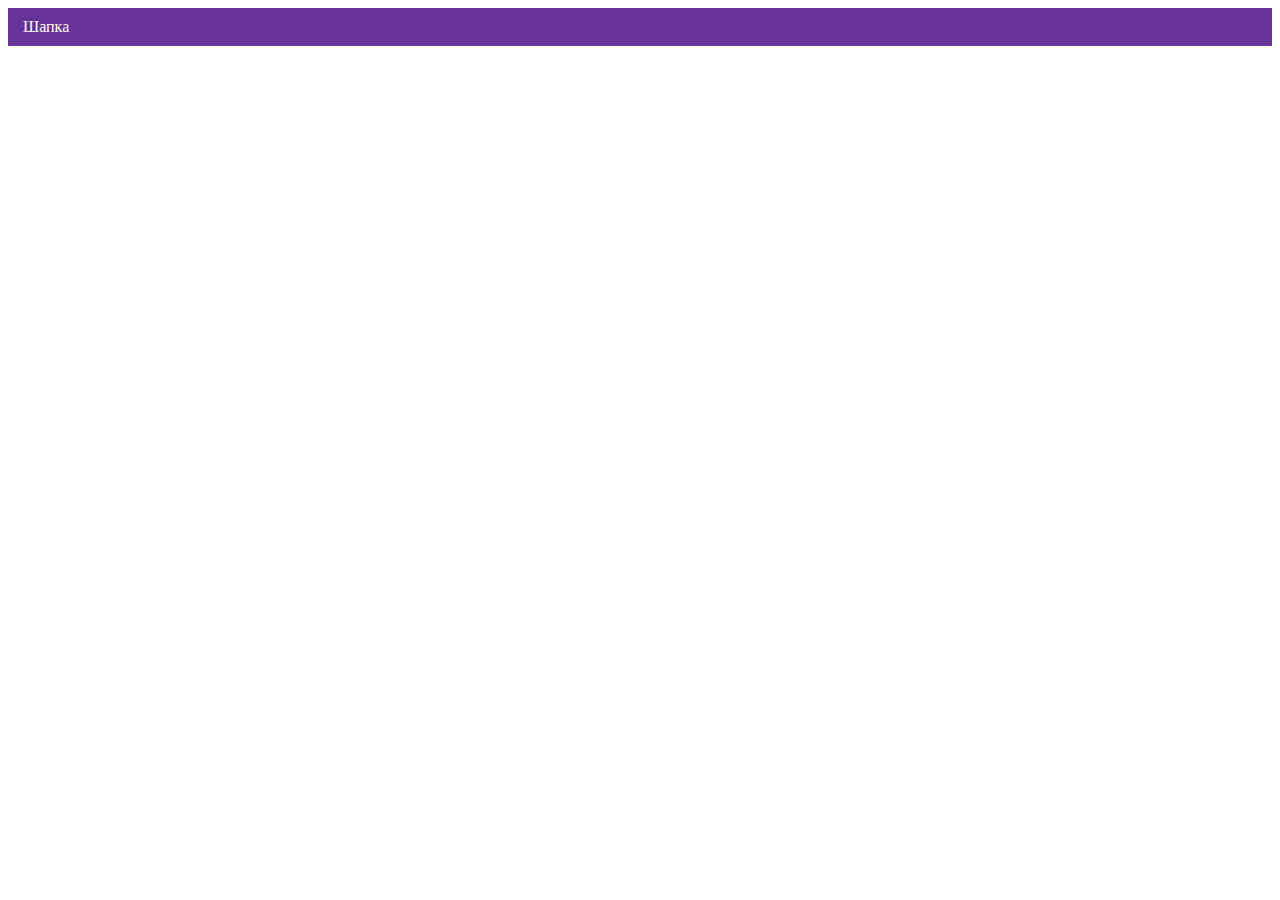
==== index.html @ ede95888 "Deploying to gh-pages from @ MakcimkoDG/2470113-cat-energy-31@5ef4350787adacbaf5a8e9fbbf583e04c71f26" ====
<!DOCTYPE html><html class="page" lang="ru"><head><meta charset="UTF-8"><title>Название проекта</title><meta name="viewport" content="width=device-width,initial-scale=1"><link rel="stylesheet" href="styles/styles.css"><script src="scripts/index.js" defer="defer"></script></head><body class="page__body"><header class="header">Шапка</header></body></html>
---- styles/styles.css ----
.header{color:#fff;background-color:#639;padding:10px 15px}
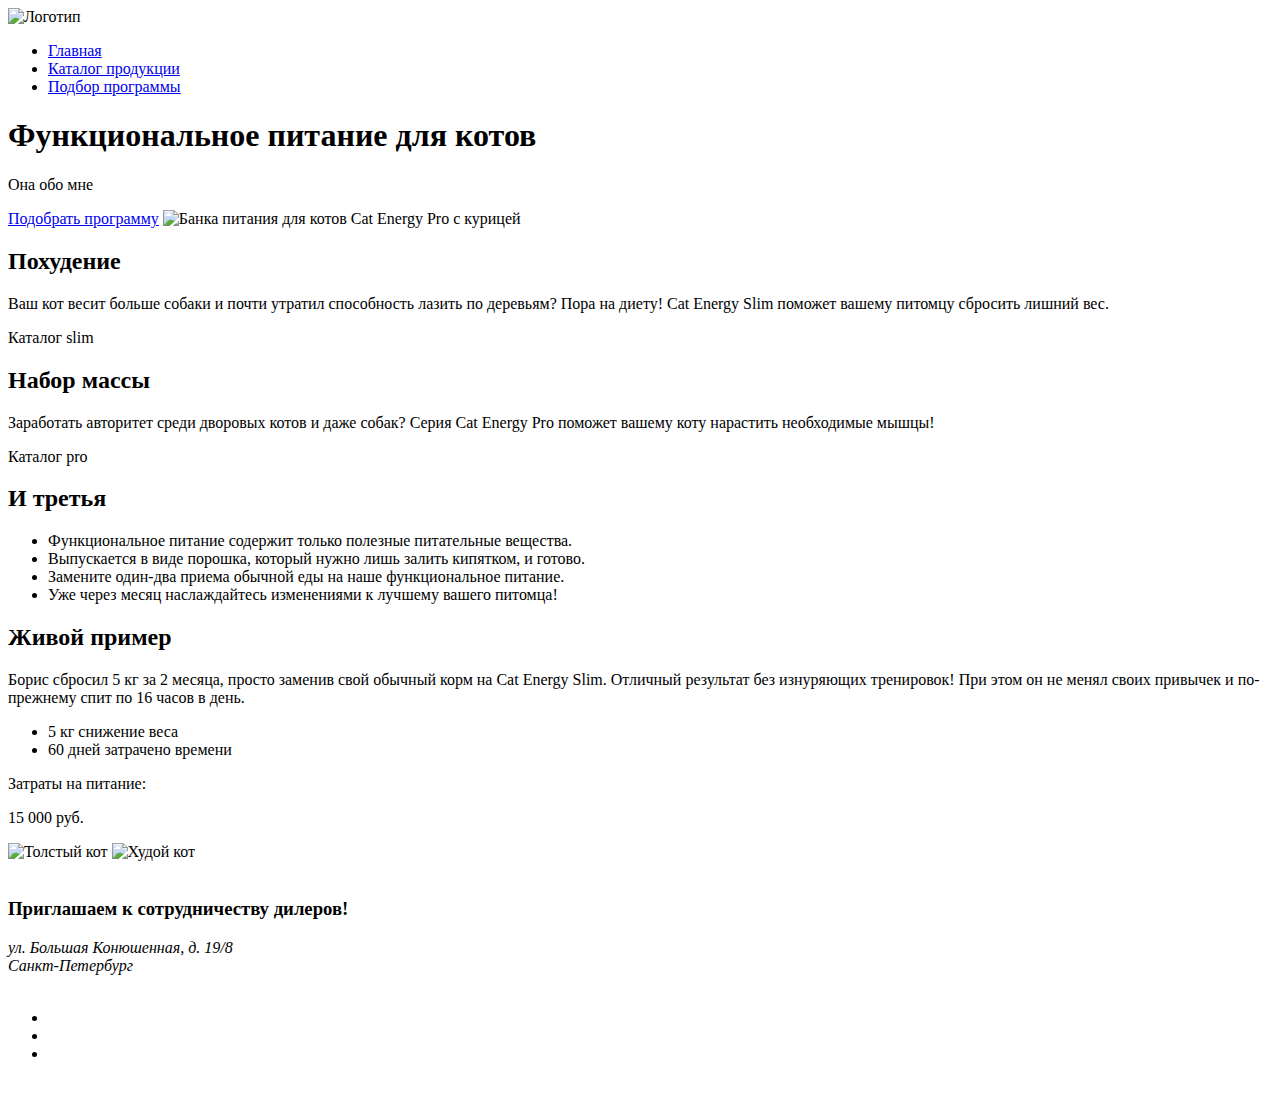
==== commit f32ec41f: "commit v2" ====
--- a/index.html
+++ b/index.html
@@ -1 +1,88 @@
-<!DOCTYPE html><html class="page" lang="ru"><head><meta charset="UTF-8"><title>Название проекта</title><meta name="viewport" content="width=device-width,initial-scale=1"><link rel="stylesheet" href="styles/styles.css"><script src="scripts/index.js" defer="defer"></script></head><body class="page__body"><header class="header">Шапка</header></body></html>+<!DOCTYPE html>
+<html lang="ru">
+
+<head>
+  <meta charset="utf-8">
+  <title>Cat Energy: функциональное питание для котов</title>
+  <link rel="stylesheet" href="styles/style.css">
+</head>
+
+<body class="page page-index">
+  <header class="page__header header">
+    <img class="header-logo" src="" alt="Логотип">
+    <nav class="header__nav navigation">
+      <ul class="navigation__list">
+        <li class="navigation__item navigation__item--active"><a href="index.html">Главная</a></li>
+        <li class="navigation__item"><a href="catalog.html">Каталог продукции</a></li>
+        <li class="navigation__item"><a href="catalog.html">Подбор программы</a></li>
+      </ul>
+    </nav>
+  </header>
+  <main class="page__content">
+    <section class="promo">
+      <h1 class="promo__title">Функциональное питание для котов</h1>
+      <p class="promo__description">Она обо мне</p>
+      <a class="promo__button-link" href="#">Подобрать программу</a>
+      <img class="promo__image" src="images/image.png" alt="Банка питания для котов Cat Energy Pro с курицей">
+    </section>
+    <section class="preferences">
+      <article class="preferences__card preferences__card--slim card-index">
+        <h2 class="card-index__title">Похудение</h2>
+        <p class="card-index__description">Ваш кот весит больше собаки и почти утратил способность лазить по деревьям? Пора на диету! Cat Energy Slim поможет вашему питомцу сбросить лишний вес.</p>
+        <a class="card-index__link">Каталог slim</a>
+      </article>
+      <article class="preferences__card card-index preferences__card--pro">
+        <h2 class="card-index__title">Набор массы</h2>
+        <p class="card-index__description">Заработать авторитет среди дворовых котов и даже собак? Серия Cat Energy Pro поможет вашему коту нарастить необходимые мышцы!</p>
+        <a class="card-index__link">Каталог pro</a>
+      </article>
+    </section>
+    <section class="features">
+      <h2 class="features__title">И третья</h2>
+      <ul class="features__list">
+        <li class="features__item">Функциональное питание содержит только полезные питательные вещества.</li>
+        <li class="features__item">Выпускается в виде порошка, который нужно лишь залить кипятком, и готово.</li>
+        <li class="features__item">Замените один-два приема обычной еды на наше функциональное питание.</li>
+        <li class="features__item">Уже через месяц наслаждайтесь изменениями к лучшему вашего питомца!</li>
+      </ul>
+    </section>
+    <section class="example">
+      <h2 class="example__title">Живой пример</h2>
+      <p class="example__description">Борис сбросил 5 кг за 2 месяца, просто заменив свой обычный корм на Cat Energy Slim. Отличный результат без изнуряющих тренировок! При этом он не менял своих привычек и по-прежнему спит по 16 часов в день.</p>
+      <ul class="example__list">
+        <li class="example__item example-item">
+          <span class="example-item__key">5 кг</span>
+          <span class="example-item__notice">снижение веса</span>
+        </li>
+        <li class="example__item example-item">
+          <span class="example-item__key">60 дней</span>
+          <span class="example-item__notice">затрачено времени</span>
+        </li>
+      </ul>
+      <p class="example__text">Затраты на питание:</p>
+      <p class="example__price">15 000 руб.</p>
+      <div class="example__slider">
+        <img src="" alt="Толстый кот">
+        <img src="" alt="Худой кот">
+      </div>
+    </section>
+    <section class="contacts">
+      <img class="contacts__map">
+      <div class="contacts__container">
+        <h3 class="contacts__title">Приглашаем к сотрудничеству дилеров!</h3>
+        <address class="contacts__address">ул. Большая Конюшенная, д. 19/8<br>Санкт-Петербург</address>
+      </div>
+    </section>
+  </main>
+  <footer class="page__footer">
+    <img class="footer-logo">
+    <ul class="footer__social-list social-list">
+      <li class="social-list__item"></li>
+      <li class="social-list__item"></li>
+      <li class="social-list__item"></li>
+    </ul>
+    <img class="contacts__copyright">
+  </footer>
+</body>
+
+</html>
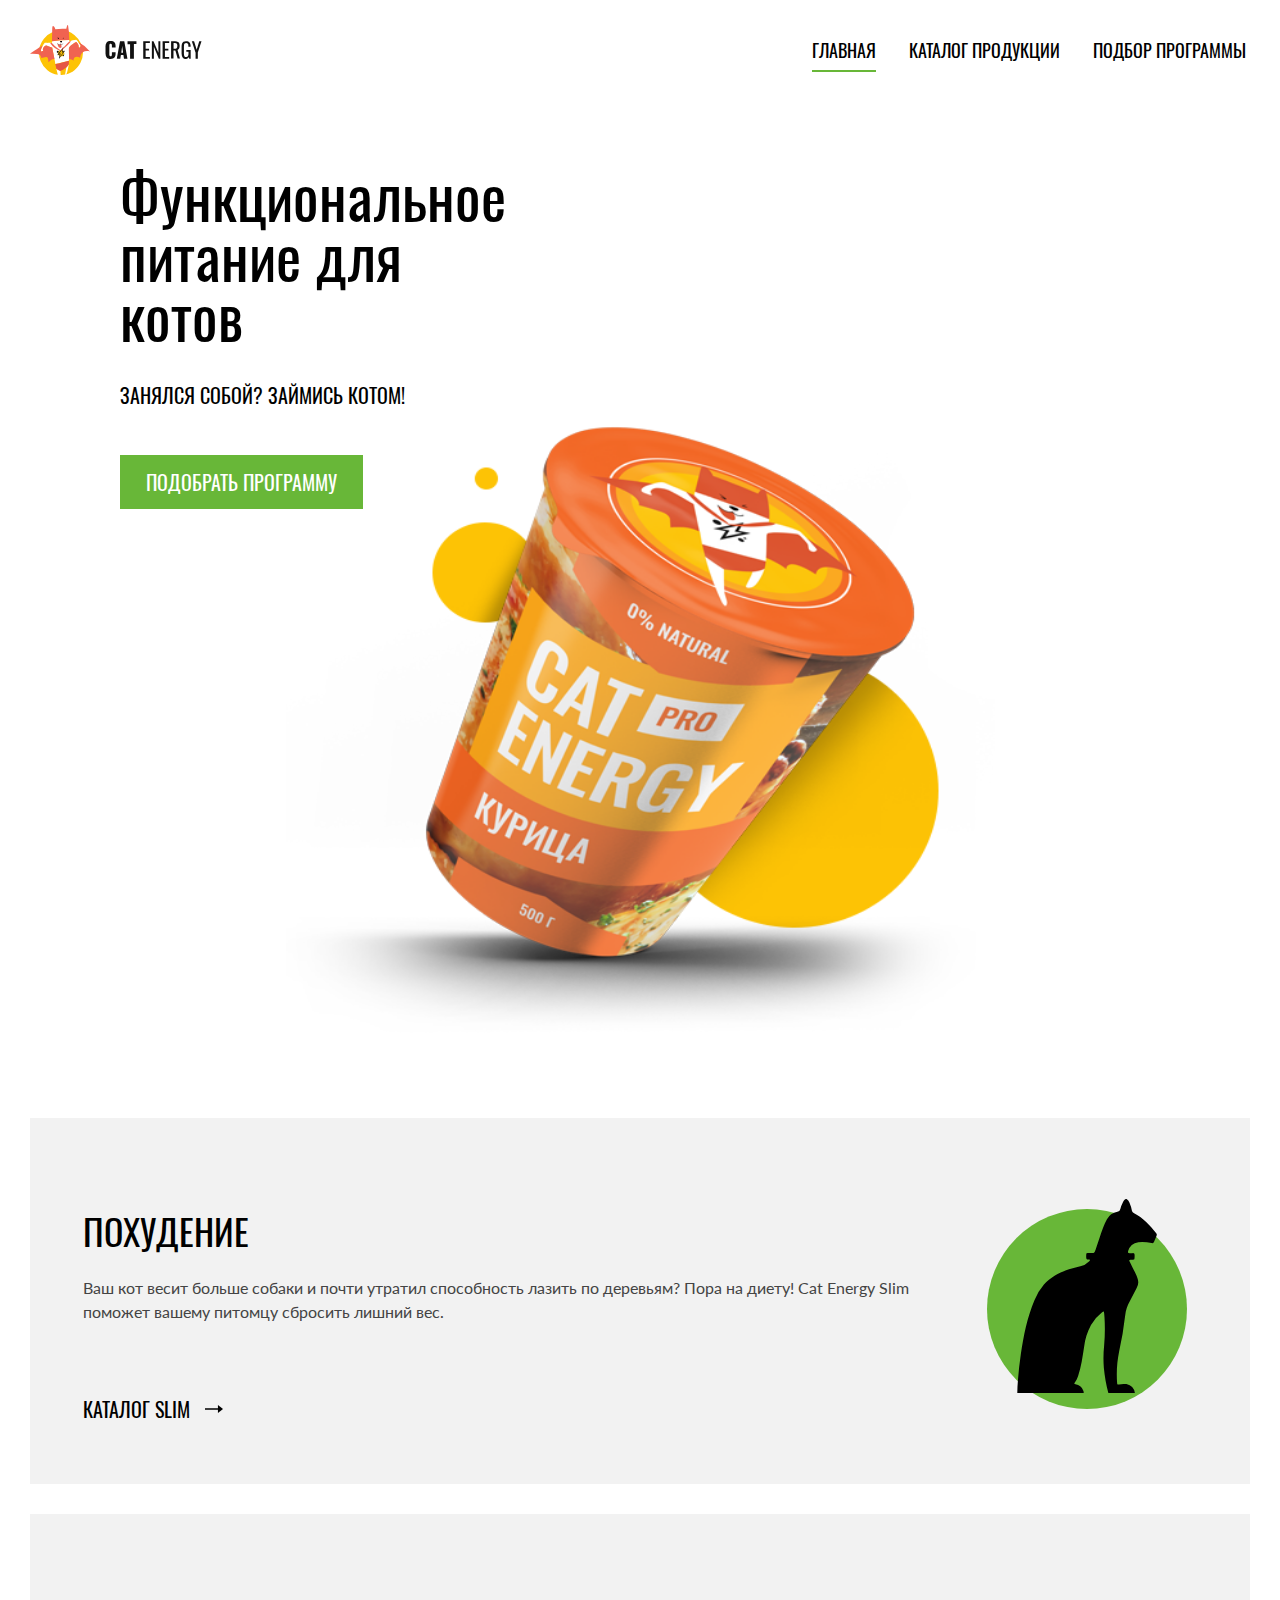
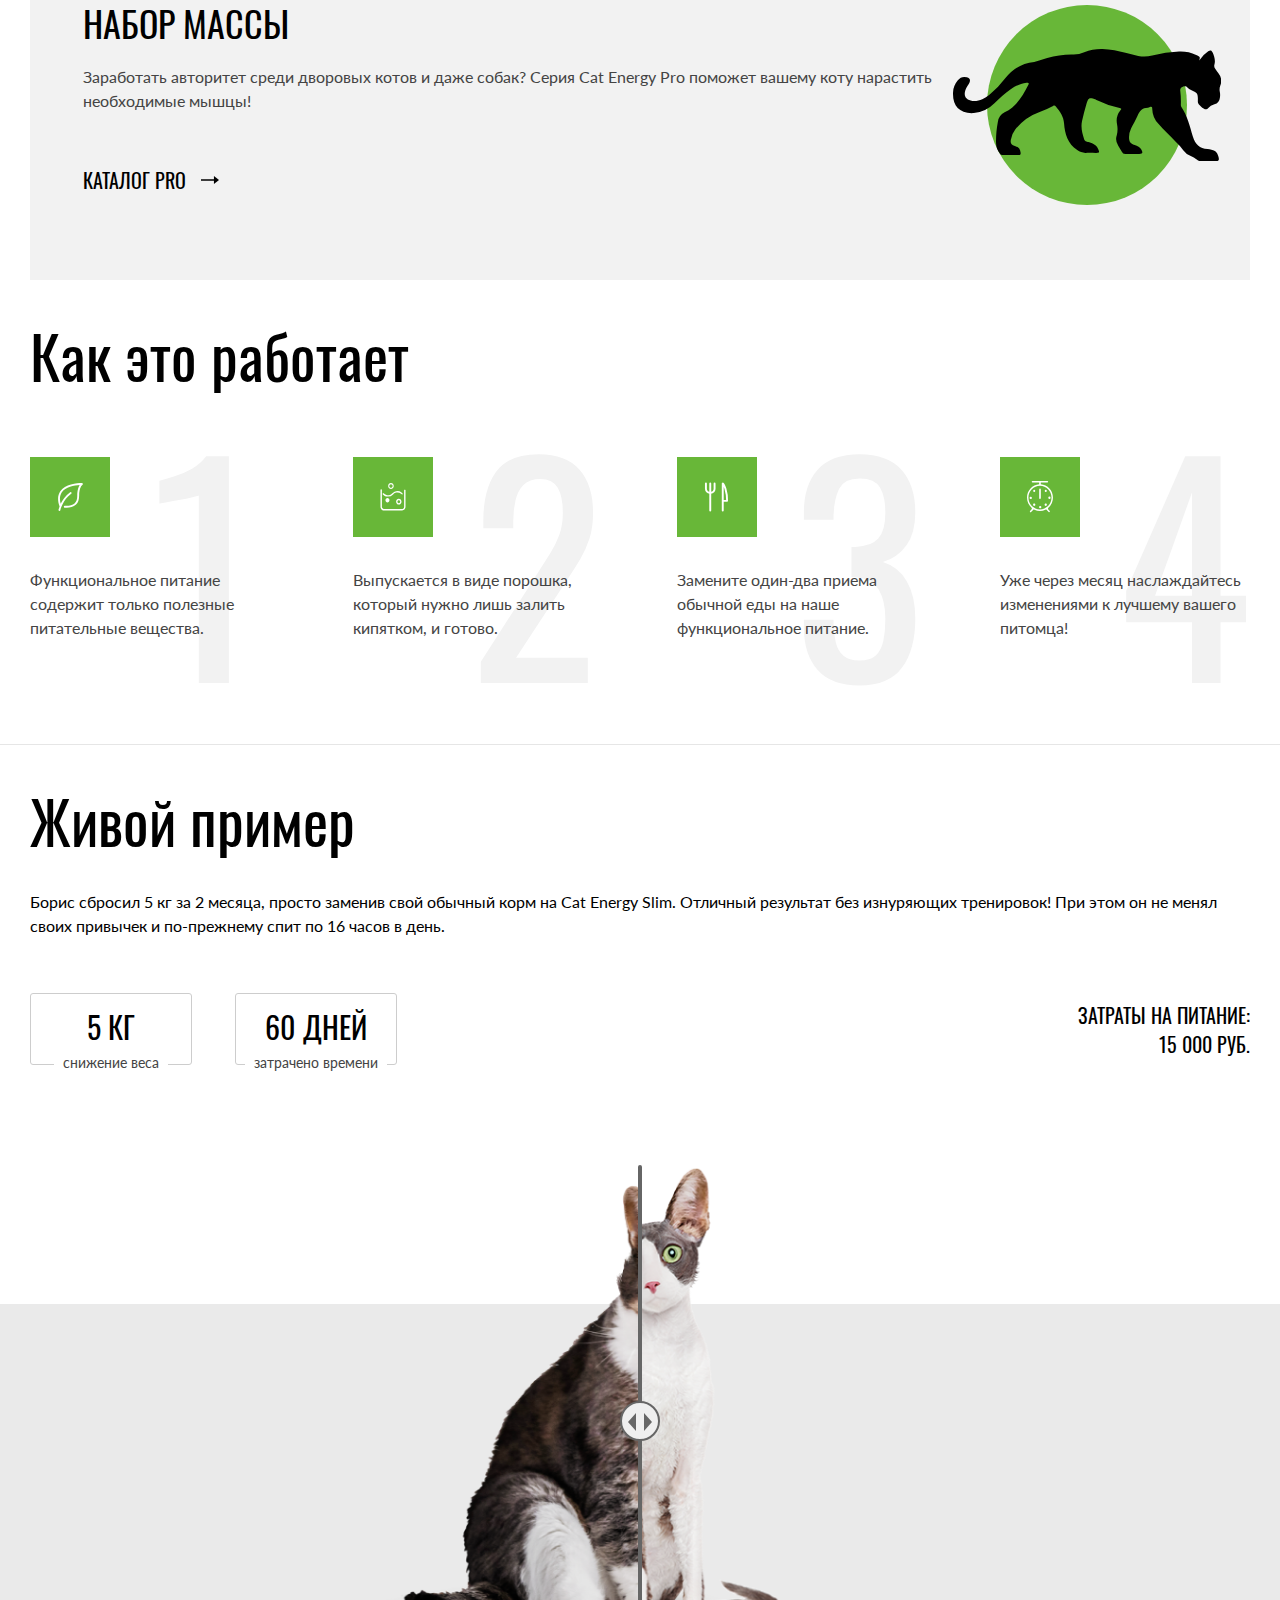
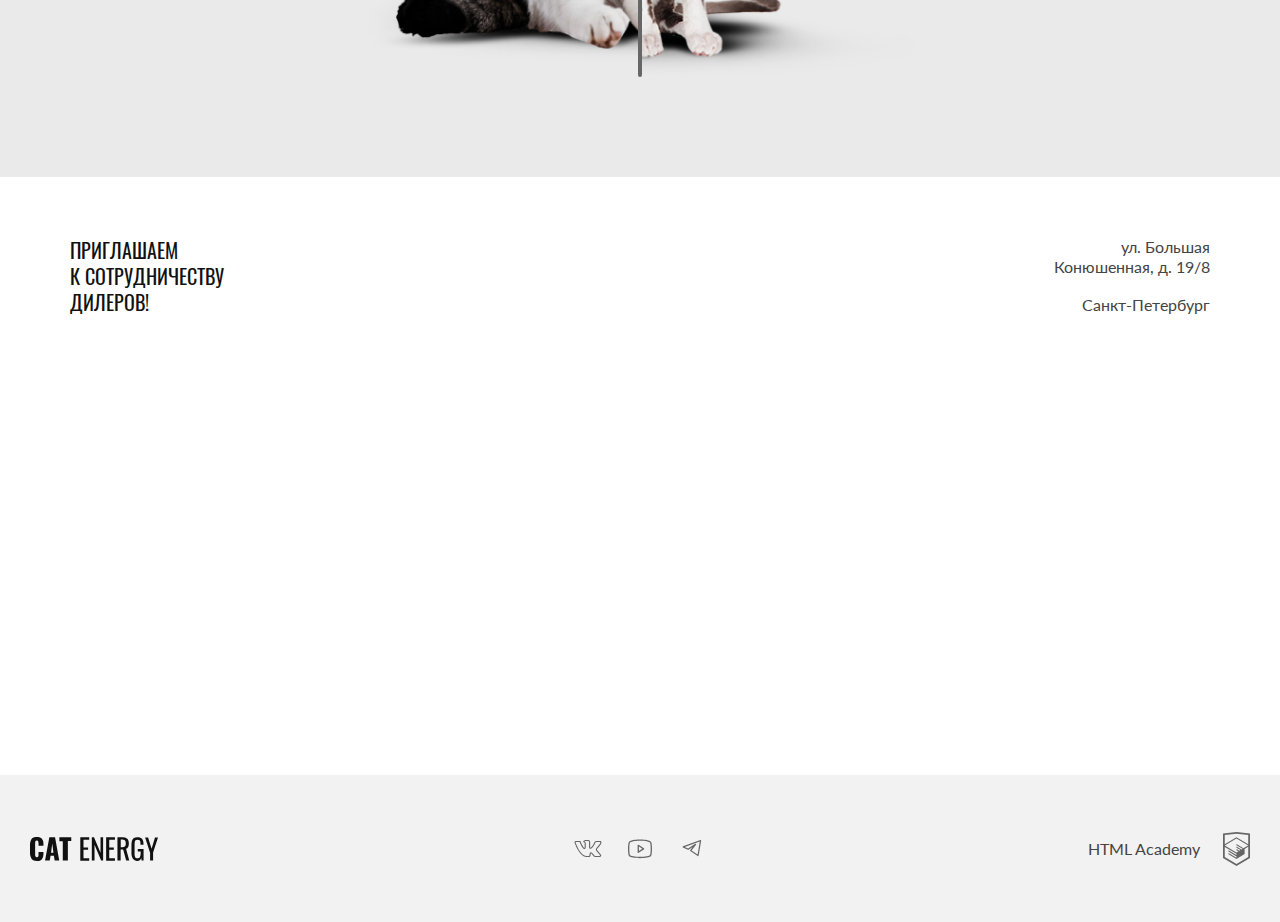
==== commit 1223532c: "Deploying to gh-pages from @ MakcimkoDG/2470113-cat-energy-31@149082dfefd195f37e3fe88ee3886d99b9609a" ====
--- a/index.html
+++ b/index.html
@@ -1,88 +1 @@
-<!DOCTYPE html>
-<html lang="ru">
-
-<head>
-  <meta charset="utf-8">
-  <title>Cat Energy: функциональное питание для котов</title>
-  <link rel="stylesheet" href="styles/style.css">
-</head>
-
-<body class="page page-index">
-  <header class="page__header header">
-    <img class="header-logo" src="" alt="Логотип">
-    <nav class="header__nav navigation">
-      <ul class="navigation__list">
-        <li class="navigation__item navigation__item--active"><a href="index.html">Главная</a></li>
-        <li class="navigation__item"><a href="catalog.html">Каталог продукции</a></li>
-        <li class="navigation__item"><a href="catalog.html">Подбор программы</a></li>
-      </ul>
-    </nav>
-  </header>
-  <main class="page__content">
-    <section class="promo">
-      <h1 class="promo__title">Функциональное питание для котов</h1>
-      <p class="promo__description">Она обо мне</p>
-      <a class="promo__button-link" href="#">Подобрать программу</a>
-      <img class="promo__image" src="images/image.png" alt="Банка питания для котов Cat Energy Pro с курицей">
-    </section>
-    <section class="preferences">
-      <article class="preferences__card preferences__card--slim card-index">
-        <h2 class="card-index__title">Похудение</h2>
-        <p class="card-index__description">Ваш кот весит больше собаки и почти утратил способность лазить по деревьям? Пора на диету! Cat Energy Slim поможет вашему питомцу сбросить лишний вес.</p>
-        <a class="card-index__link">Каталог slim</a>
-      </article>
-      <article class="preferences__card card-index preferences__card--pro">
-        <h2 class="card-index__title">Набор массы</h2>
-        <p class="card-index__description">Заработать авторитет среди дворовых котов и даже собак? Серия Cat Energy Pro поможет вашему коту нарастить необходимые мышцы!</p>
-        <a class="card-index__link">Каталог pro</a>
-      </article>
-    </section>
-    <section class="features">
-      <h2 class="features__title">И третья</h2>
-      <ul class="features__list">
-        <li class="features__item">Функциональное питание содержит только полезные питательные вещества.</li>
-        <li class="features__item">Выпускается в виде порошка, который нужно лишь залить кипятком, и готово.</li>
-        <li class="features__item">Замените один-два приема обычной еды на наше функциональное питание.</li>
-        <li class="features__item">Уже через месяц наслаждайтесь изменениями к лучшему вашего питомца!</li>
-      </ul>
-    </section>
-    <section class="example">
-      <h2 class="example__title">Живой пример</h2>
-      <p class="example__description">Борис сбросил 5 кг за 2 месяца, просто заменив свой обычный корм на Cat Energy Slim. Отличный результат без изнуряющих тренировок! При этом он не менял своих привычек и по-прежнему спит по 16 часов в день.</p>
-      <ul class="example__list">
-        <li class="example__item example-item">
-          <span class="example-item__key">5 кг</span>
-          <span class="example-item__notice">снижение веса</span>
-        </li>
-        <li class="example__item example-item">
-          <span class="example-item__key">60 дней</span>
-          <span class="example-item__notice">затрачено времени</span>
-        </li>
-      </ul>
-      <p class="example__text">Затраты на питание:</p>
-      <p class="example__price">15 000 руб.</p>
-      <div class="example__slider">
-        <img src="" alt="Толстый кот">
-        <img src="" alt="Худой кот">
-      </div>
-    </section>
-    <section class="contacts">
-      <img class="contacts__map">
-      <div class="contacts__container">
-        <h3 class="contacts__title">Приглашаем к сотрудничеству дилеров!</h3>
-        <address class="contacts__address">ул. Большая Конюшенная, д. 19/8<br>Санкт-Петербург</address>
-      </div>
-    </section>
-  </main>
-  <footer class="page__footer">
-    <img class="footer-logo">
-    <ul class="footer__social-list social-list">
-      <li class="social-list__item"></li>
-      <li class="social-list__item"></li>
-      <li class="social-list__item"></li>
-    </ul>
-    <img class="contacts__copyright">
-  </footer>
-</body>
-
-</html>
+<!DOCTYPE html><html lang="ru"><head><meta charset="utf-8"><meta name="viewport" content="width=device-width,initial-scale=1"><title>Cat Energy: функциональное питание для котов</title><link rel="stylesheet" href="styles/styles.css"><link rel="icon" href="favicons/favicon.svg" type="image/svg+xml"><link rel="icon" href="favicon.ico"><!-- 16×16 --><link rel="manifest" href="manifest.webmanifest"><link rel="preload" fetchpriority="high" as="image" href="images/index-can@1x.png" type="image/png"><link rel="preload" fetchpriority="high" as="image" href="images/index-can@2x.png" type="image/png"><link rel="preload" fetchpriority="high" as="image" href="images/fat_cat@2x.png" type="image/png"><link rel="preload" fetchpriority="high" as="image" href="images/fat_cat@2x.png" type="image/png"><link rel="preload" fetchpriority="high" as="image" href="images/slim_cat@2x.png" type="image/png"><link rel="preload" fetchpriority="high" as="image" href="images/slim_cat@2x.png" type="image/png"><link rel="preload" fetchpriority="high" as="image" href="images/index-background-mobile.jpg" type="image/jpg"><link rel="preload" href="fonts/lato/Lato-Regular.woff2" as="font" type="font/woff2" crossorigin="anonymous"><link rel="preload" href="fonts/oswald/oswaldregular.woff2" as="font" type="font/woff2" crossorigin="anonymous"></head><body><div class="page page--index"><header class="page__header header" data-test="header"><div class="header__container logo-container"><a class="logo-container__logo logo logo--pic" href="index.html"><span class="visually-hidden">Логотип Cat Energy</span><picture class="logo__pic"><source media="(min-width: 1440px)" width="70" height="59" type="image/svg+xml" srcset="images/logo_desktop.svg"><source media="(min-width: 768px)" width="60" height="50" type="image/svg+xml" srcset="images/logo_tablet.svg"><img width="33" height="38" src="/images/logo_mobile.svg" alt="Логотип Cat Energy"></picture></a><a class="logo-container__logo logo logo--text" href="index.html"><span class="visually-hidden">Логотип Cat Energy</span><picture class="logo__text"><source media="(min-width: 1440px)" width="118" height="21" type="image/svg+xml" srcset="images/logo.svg"><source media="(min-width: 768px)" width="101" height="18" type="image/svg+xml" srcset="images/logo.svg"><img width="101" height="18" src="/images/logo.svg" alt="Логотип Cat Energy"></picture></a><button class="logo-container__toggle logo-container__toggle--closed" type="button"><span class="visually-hidden">Открыть меню</span></button></div><nav class="header__nav navigation"><ul class="navigation__list navigation__list--hidden"><li class="navigation__item navigation__item--active"><a href="index.html">Главная</a></li><li class="navigation__item"><a href="catalog.html">Каталог продукции</a></li><li class="navigation__item"><a href="program.html">Подбор программы</a></li></ul></nav></header><main class="page__content"><section class="promo" data-test="hero"><div class="promo__container"><h1 class="promo__title section-title section-title--l">Функциональное питание для котов</h1><p class="promo__description">Занялся собой? Займись котом!</p><a class="promo__button-link button-link button-link--l" href="program.html">Подобрать программу</a><picture class="promo__image"><source width="552" height="499" type="image/png" media="(min-width: 1440px)" srcset="images/index-can@1x.png, images/index-can@2x.png 2x"><source width="709" height="609" type="image/png" media="(min-width: 768px)" srcset="images/index-can@1x.png, images/index-can@2x.png 2x"><img src="images/index-can@1x.png" srcset="images/index-can@2x.png 2x" width="280" height="270" alt="Банка питания с курицей"></picture></div></section><section class="preferences" data-test="programs"><h2 class="preferences__title visually-hidden">Программы</h2><ul class="preferences__list"><li class="preferences__card card-index card-index--slim"><h3 class="card-index__title">Похудение</h3><p class="card-index__description">Ваш кот весит больше собаки и почти утратил способность лазить по деревьям? Пора на диету! Cat Energy Slim поможет вашему питомцу сбросить лишний вес.</p><div class="card-index__picture"></div><a class="card-index__link" href="catalog-slim.html">Каталог slim</a></li><li class="preferences__card card-index card-index--pro"><h3 class="card-index__title">Набор массы</h3><p class="card-index__description">Заработать авторитет среди дворовых котов и даже собак? Серия Cat Energy Pro поможет вашему коту нарастить необходимые мышцы!</p><a class="card-index__link" href="catalog-pro.html">Каталог pro</a></li></ul></section><section class="features" data-test="features"><h2 class="features__title section-title section-title--m">Как это работает</h2><ul class="features__list"><li class="features__item features__item--leaf">Функциональное питание содержит только полезные питательные вещества.</li><li class="features__item features__item--water">Выпускается в виде порошка, который нужно лишь залить кипятком, и готово.</li><li class="features__item features__item--meal">Замените один-два приема обычной еды на наше функциональное питание.</li><li class="features__item features__item--time">Уже через месяц наслаждайтесь изменениями к лучшему вашего питомца!</li></ul></section><section class="example" data-test="proof"><div class="example__container"><h2 class="example__title section-title section-title--m">Живой пример</h2><p class="example__description">Борис сбросил 5 кг за 2 месяца, просто заменив свой обычный корм на Cat Energy Slim. Отличный результат без изнуряющих тренировок! При этом он не менял своих привычек и по-прежнему спит по 16 часов в день.</p><ul class="example__list example-list"><li class="example-list__item example-item"><span class="example-item__key">5 кг</span> <span class="example-item__notice">снижение веса</span></li><li class="example-list__item example-item"><span class="example-item__key">60 дней</span> <span class="example-item__notice">затрачено времени</span></li></ul><p class="example__money"><span>Затраты на питание:</span> <span>15 000 руб.</span></p><div class="example__slider example-slider"><picture class="example-slider__img example-slider__img--fat"><source width="560" height="512" type="image/png" media="(min-width: 768px)" srcset="images/fat_cat@1x.png, images/fat_cat@2x.png 2x"><img src="images/fat_cat@1x.png" srcset="images/fat_cat@2x.png 2x" width="280" height="256" alt="Толстый кот"></picture><picture class="example-slider__img example-slider__img--slim"><source width="560" height="512" type="image/png" media="(min-width: 768px)" srcset="images/slim_cat@1x.png, images/slim_cat@2x.png 2x"><img src="images/slim_cat@1x.png" srcset="images/slim_cat@2x.png 2x" width="280" height="256" alt="Худой кот"></picture><button class="example-slider__button" type="button"><span class="visually-hidden">Изменить вид</span></button></div></div></section><section class="contacts"><div class="contacts__map"><iframe src="https://yandex.ru/map-widget/v1/?ll=30.325618%2C59.936778&mode=whatshere&utm_campaign=b2bpromo&utm_medium=referral&utm_source=sidesection&whatshere%5Bpoint%5D=30.322875%2C59.938280&whatshere%5Bzoom%5D=16.22&z=16.22"></iframe></div><div class="contacts__container"><h2 class="contacts__title">Приглашаем<br>к сотрудничеству дилеров!</h2><address class="contacts__address"><span>ул. Большая Конюшенная, д. 19/8</span><span>Санкт-Петербург</span></address></div></section></main><footer class="page__footer footer" data-test="footer"><div class="footer__container"><a class="footer__logo" href="index.html"><span class="visually-hidden">Логотип Cat Energy</span></a><ul class="footer__social-list social-list"><li class="social-list__item"><a class="social-list__link social-list__link--vk" href="#"><span class="visually-hidden">Мы ВКонтакте</span></a></li><li class="social-list__item"><a class="social-list__link social-list__link--yt" href="#"><span class="visually-hidden">Мы в YouTube</span></a></li><li class="social-list__item"><a class="social-list__link social-list__link--tg" href="#"><span class="visually-hidden">Мы в Телеграме</span></a></li></ul><a class="footer__copyright copyright" href="https://htmlacademy.ru/intensive/adaptive"><span class="copyright__text">HTML Academy</span></a></div></footer></div><script src="scripts/index.js"></script></body></html>--- a/styles/styles.css
+++ b/styles/styles.css
@@ -0,0 +1 @@
+@font-face{font-family:Oswald;font-weight:400;font-style:normal;src:url(../fonts/oswald/oswaldregular.woff2)format("woff2");font-display:swap}@font-face{font-family:Lato;font-weight:400;font-style:normal;src:url(../fonts/lato/Lato-Regular.woff2)format("woff2");font-display:swap}body{margin:0;padding:0;font-family:Lato,sans-serif;font-size:14px;line-height:18px}.visually-hidden{clip:rect(0 0 0 0);border:0;width:1px;height:1px;margin:-1px;padding:0;position:absolute;overflow:hidden}.button-link{color:#fff;text-transform:uppercase;text-align:center;box-sizing:border-box;background-color:#68b738;border:0;width:100%;padding:10px;font-family:Oswald,sans-serif;font-size:16px;line-height:20px;text-decoration:none;display:block}.button-link:hover{background-color:#5eaa2f}.button-link:focus{background-color:#5eaa2f;outline:none}.button-link:active{color:#ffffff4d}.button-link--l{color:#fff;text-transform:uppercase;text-align:center;box-sizing:border-box;background-color:#68b738;border:0;width:100%;padding:10px;font-family:Oswald,sans-serif;font-size:16px;line-height:20px;text-decoration:none;display:block}.button-link--l:hover{background-color:#5eaa2f}.button-link--l:focus{background-color:#5eaa2f;outline:none}.button-link--l:active{color:#ffffff4d}@media (width>=768px){.button-link--l{font-size:20px;line-height:26px}}header{background-color:#fff;border-bottom:1px solid #d9d9d9;flex-direction:column;padding:13px 20px 0;display:flex}@media (width>=768px){header{box-sizing:border-box;border-bottom:none;flex-direction:row;align-items:center;width:100%;max-width:1440px;padding:25px 30px}}@media (width>=1440px){header{margin:0 auto;padding:55px 110px}.page--index .header{background-color:#0000;position:absolute;left:0;right:0}}.logo-container{box-sizing:border-box;flex-direction:row;justify-content:space-between;align-items:center;margin-bottom:13px;display:flex}@media (width>=768px){.logo-container{justify-content:flex-start;width:auto;margin-bottom:0;margin-right:auto}}.logo-container__toggle{box-sizing:border-box;background-color:#0000;background-position:50%;background-repeat:no-repeat;background-size:24px;border:0;width:33px;height:38px;padding:0}@media (width>=768px){.logo-container__toggle{display:none}}.logo-container__toggle--closed{background-image:url(../icons/stack.svg#icon_hamburger)}.logo-container__toggle--opened{background-image:url(../icons/stack.svg#icon_close)}.logo{text-decoration:none;display:block}@media (width>=768px){.logo{align-items:start}}.logo img{display:block}@media (width>=768px){.logo--pic{margin-right:13px}}.logo--text{margin:0 auto}.logo:hover{opacity:.8}.logo:active{opacity:.6}.logo__text{margin:0;padding:0;display:block}.navigation__list{background-color:#fff;flex-direction:column;width:100%;margin:0 0 0 -20px;padding:0;list-style:none;display:flex;position:absolute}@media (width>=768px){.navigation__list{background-color:#0000;flex-direction:row;gap:33px;margin-left:0;margin-right:4px;display:flex;position:relative}}@media (width>=1440px){.navigation__list{margin-left:0}}.navigation__list--hidden{display:none}@media (width>=768px){.navigation__list--hidden{display:flex}}.navigation__item{border-top:1px solid #e6e6e6}@media (width>=768px){.navigation__item{border-top:0}}.navigation__item:last-child{border-bottom:1px solid #e6e6e6}@media (width>=768px){.navigation__item:last-child{border-bottom:0}}.navigation__item a{color:#000;text-transform:uppercase;box-sizing:border-box;text-align:center;margin:0;padding:22px 50px 24px;font-family:Oswald,sans-serif;font-size:20px;font-weight:400;line-height:20px;text-decoration:none;display:block}@media (width>=768px){.navigation__item a{padding:0;font-size:18px;line-height:24px}}@media (width>=1440px){.navigation__item a{font-size:20px;line-height:30px}}.navigation__item a:hover,.navigation__item a:focus{opacity:.6}.navigation__item a:active{opacity:.3}@media (width>=1440px){.page--index .navigation__item a{color:#fff}}@media (width>=768px){.navigation__item--active{text-underline-position:under;text-underline-offset:8px;-webkit-text-decoration:underline #68b738;text-decoration:underline #68b738;text-decoration-thickness:2px}}@media (width>=1440px){.page--index .navigation__item--active{text-decoration-color:#fff}}.page{grid-template-rows:auto 1fr auto;min-height:100vh;display:grid}.page__content{min-height:100%;margin:0;padding:0}.promo{box-sizing:border-box;background-color:#0000;background-image:linear-gradient(#68b738d9 0% 63%,#fff 63% 66%),url(../images/index-background-mobile.jpg);background-position:top;background-repeat:no-repeat;background-size:110%;background-attachment:scroll,scroll;background-origin:padding-box,padding-box;background-clip:border-box,border-box;margin:0 0 20px;padding:0}@media (width>=768px){.promo{background:#fff;margin-bottom:0}}@media (width>=1440px){.promo{background-color:#0000;background-image:linear-gradient(90deg,#fff 50%,#68b738d9 50% 100%),url(../images/index-background-desktop@1x.jpg),linear-gradient(#4e4d53 0% 100%);background-position:50%,calc(100% + 320px),50%;background-repeat:no-repeat;background-size:auto,contain,auto;background-attachment:scroll,scroll,scroll;background-origin:padding-box,padding-box,padding-box;background-clip:border-box,border-box,border-box;width:100%;margin:0 0 82px}}.promo__container{box-sizing:border-box;flex-direction:column;padding:0 20px;display:flex}@media (width>=768px){.promo__container{padding:0 30px}}@media (width>=1440px){.promo__container{box-sizing:border-box;flex-wrap:wrap;align-items:flex-start;max-width:1440px;max-height:694px;margin:0 auto;padding:0 110px 52px}}.promo__title{color:#fff;text-align:center;order:1;margin:27px 0 25px;padding:0}@media (width>=768px){.promo__title{color:#000;text-align:left;max-width:416px;margin:65px auto 40px 90px}}@media (width>=1440px){.promo__title{margin:224px auto 40px 80px}}.promo__description{color:#fff;text-transform:uppercase;text-align:center;order:2;margin:0 0 29px;padding:0;font-family:Oswald,sans-serif;font-size:14px;line-height:14px}@media (width>=768px){.promo__description{color:#000;text-align:left;margin:0 auto 50px 90px;font-size:20px;line-height:20px}}@media (width>=1440px){.promo__description{margin:0 auto 52px 80px}}.promo__button-link{order:4;width:100%}@media (width>=768px){.promo__button-link{z-index:1;order:3;max-width:-moz-fit-content;max-width:fit-content;margin:0 auto 0 90px;padding:14px 26px}}@media (width>=1440px){.promo__button-link{margin:0 auto 40px 80px;padding:14px 26px;font-size:20px;line-height:26px}}.promo__image{order:3;align-items:center;width:280px;height:270px;margin:0 auto 3px;padding:0;display:flex}@media (width>=768px){.promo__image{order:4;width:709px;height:609px;margin-bottom:0;position:relative;top:-83px}}@media (width>=1440px){.promo__image{width:552px;height:499px;margin-top:143px;top:0;left:-180px}}.section-title{font-family:Oswald,sans-serif;font-weight:400}.section-title--sm{font-size:24px;line-height:24px}@media (width>=768px){.section-title{font-size:32px;line-height:32px}}@media (width>=1440px){.section-title{font-size:40px;line-height:40px}}.section-title--m{font-size:36px;line-height:40px}@media (width>=768px){.section-title--m{font-size:60px;line-height:60px}}@media (width>=1440px){.section-title--m{font-size:60px;line-height:60px}}.section-title--l{font-size:36px;line-height:36px}@media (width>=768px){.section-title--l{font-size:60px;line-height:60px}}@media (width>=1440px){.section-title--l{font-size:60px;line-height:60px}}.preferences{max-width:1440px;margin:0 20px 20px}@media (width>=768px){.preferences{margin:0 30px 45px}}@media (width>=1440px){.preferences{max-width:1440px;margin:0 auto 71px}}.preferences__list{flex-direction:column;gap:20px;margin:0;padding:0;display:flex}@media (width>=768px){.preferences__list{gap:30px}}@media (width>=1440px){.preferences__list{flex-direction:row;gap:80px;margin:0 110px}}.card-index{background-color:#f2f2f2;grid-template-columns:50px 1fr;gap:0 20px;padding:24px 20px 18px;display:grid;position:relative}@media (width>=768px){.card-index{grid-template-columns:1fr 200px;gap:0 53px;padding:91px 63px 53px 53px}}@media (width>=1440px){.card-index{grid-template-columns:100px 1fr;gap:0 62px;width:50%;padding:47px 52px 55px}}.card-index:before{content:"";background-color:#68b738;border-radius:50%;width:50px;height:50px;margin-bottom:22px;display:block}@media (width>=768px){.card-index:before{order:2;grid-area:1/2/5/3;width:200px;height:200px;margin-left:auto}}@media (width>=1440px){.card-index:before{z-index:1;grid-column:1/2;width:100px;height:100px;margin-bottom:39px;margin-right:62px}}.card-index--slim:after{content:"";z-index:2;background-image:url(../icons/stack.svg#cat_slim);background-position:50%;background-repeat:no-repeat;width:36px;height:50px;display:block;position:absolute;top:21px;left:27px}@media (width>=768px){.card-index--slim:after{width:140px;height:194px;top:81px;left:auto;right:93px}}@media (width>=1440px){.card-index--slim:after{width:70px;height:97px;top:41px;left:67px}}.card-index--pro:after{content:"";z-index:2;background-image:url(../icons/stack.svg#cat_pro);background-position:50%;background-repeat:no-repeat;width:67px;height:28px;display:block;position:absolute;top:35px;left:12px}@media (width>=768px){.card-index--pro:after{width:268px;height:112px;top:135px;left:auto;right:29px}}@media (width>=1440px){.card-index--pro:after{width:134px;height:56px;top:67px;left:33px}}.card-index__title{color:#000;text-transform:uppercase;align-items:center;margin:0 0 25px;padding:0;font-family:Oswald,sans-serif;font-size:24px;font-weight:400;line-height:37px;display:flex;position:relative}@media (width>=768px){.card-index__title{margin-bottom:24px;font-size:36px;line-height:36px}}@media (width>=1440px){.card-index__title{height:100px;margin-bottom:0;font-size:36px;line-height:36px}}.card-index__description{color:#444;grid-column:1/-1;width:100%;margin:0 0 15px;padding:0;font-family:Lato,sans-serif;font-size:14px;line-height:18px}@media (width>=768px){.card-index__description{grid-column:1/2;margin-bottom:48px;font-family:Lato,sans-serif;font-size:16px;line-height:24px}}@media (width>=1440px){.card-index__description{grid-column:1/-1;margin-bottom:23px}}.card-index__description:after{content:"";border-bottom:1px solid #d9d9d9;grid-column:1/-1;width:100%;margin-top:21px;display:block}@media (width>=768px){.card-index__description:after{display:none}}.card-index__link{color:#000;text-transform:uppercase;flex-flow:wrap;grid-column:1/-1;align-items:center;padding:4px 0;font-family:Oswald,sans-serif;font-size:16px;font-weight:400;line-height:16px;text-decoration:none;display:flex}@media (width>=768px){.card-index__link{grid-column:1/2;font-size:20px;line-height:30px}}@media (width>=1440px){.card-index__link{grid-column:1/-1}}.card-index__link:after{content:"";background-image:url(../icons/stack.svg#icon_arrow);background-position:50%;background-repeat:no-repeat;background-size:100%;width:24px;height:12px;margin-left:15px;display:block}.card-index__link:hover:after,.card-index__link:focus:after{width:32px}.card-index__link:active{opacity:.3}.features{box-sizing:border-box;margin:0;padding:0 20px 49px}@media (width>=768px){.features{border-bottom:1px solid #e6e6e6;margin:0 0 45px;padding:0 30px 47px}}@media (width>=1440px){.features{border-bottom:0;max-width:1440px;margin:0 auto;padding:0 110px 69px}}.features__title{margin:0 0 40px;padding:0}@media (width>=768px){.features__title{margin-bottom:32px}}.features__list{counter-reset:features 0;flex-direction:column;gap:20px;margin:0;padding:0;list-style:none;display:flex}@media (width>=768px){.features__list{flex-flow:wrap;justify-content:space-between}}.features__item{counter-increment:features 1;color:#444;flex-direction:row;align-items:center;margin:0;padding:0;font-family:Lato,sans-serif;font-size:14px;line-height:18px;display:flex}@media (width>=768px){.features__item{box-sizing:border-box;z-index:1;flex-direction:column;align-items:flex-start;max-width:250px;min-height:280px;padding-top:40px;font-family:Lato,sans-serif;font-size:16px;line-height:24px;position:relative}}.features__item:before{content:"";background-color:#68b738;background-position:50%;background-repeat:no-repeat;flex-shrink:0;width:60px;height:60px;margin-right:20px;display:block}@media (width>=768px){.features__item:before{width:80px;height:80px;margin-bottom:31px;margin-right:0}.features__list li:after{content:counters(features,"");text-align:center;color:#f2f2f2;z-index:-1;width:auto;height:280px;font-family:Oswald,sans-serif;font-size:280px;font-weight:400;line-height:280px;position:absolute;top:0;right:0%}}.features__list li:first-child:after{right:23px}.features__item--leaf:before{background-image:url(../icons/stack.svg#icon_leaf);background-size:25px}.features__item--water:before{background-image:url(../icons/stack.svg#icon_water);background-size:26px}.features__item--meal:before{background-image:url(../icons/stack.svg#icon_eat);background-size:25px}.features__item--time:before{background-image:url(../icons/stack.svg#icon_time);background-size:26px}.example{background-color:#eaeaea;width:100%}@media (width>=768px){.example{background:linear-gradient(#fff 514px,#eaeaea 514px 100%)}}@media (width>=1440px){.example{background:linear-gradient(#fff 135px,#f2f2f2 135px 100%)}}.example__container{box-sizing:border-box;width:100%;padding:25px 20px 40px}@media (width>=768px){.example__container{flex-flow:wrap;justify-content:space-between;padding:0 30px 100px;display:flex}}@media (width>=1440px){.example__container{grid-template-columns:1fr 560px;max-width:1440px;margin:0 auto;padding:0 110px 75px;display:grid}}.example__title{width:100%;margin:0 0 40px;padding:0}@media (width>=1440px){.example__title{grid-column:1/2;width:auto;margin-bottom:146px;display:block}}.example__description{margin:0 0 20px;padding:0;font-family:Lato,sans-serif;font-size:14px;line-height:18px}@media (width>=768px){.example__description{margin-bottom:55px;font-size:16px;line-height:24px}}@media (width>=1440px){.example__description{grid-column:1/2;width:436px;margin-bottom:69px}}.example__list{justify-content:center;margin:0 auto 34px;padding:0}@media (width>=768px){.example__list{flex-grow:1;justify-content:flex-start;margin:0 auto 100px 0}}@media (width>=1440px){.example__list{grid-column:1/2;width:366px;margin-bottom:60px}}.example__money{color:#000;text-transform:uppercase;width:-moz-fit-content;width:fit-content;margin:0 auto 20px;font-family:Oswald,sans-serif;font-size:14px;line-height:20px}@media (width>=768px){.example__money{flex-direction:column;flex-grow:0;justify-content:center;align-self:stretch;align-items:flex-end;gap:9px;margin-bottom:99px;font-size:20px;line-height:20px;display:flex}}@media (width>=1440px){.example__money{flex-direction:row;grid-column:1/2;justify-content:flex-start;gap:63px;margin:0}}.example-list{flex-direction:row;gap:32px;padding:0;list-style:none;display:flex}@media (width>=768px){.example-list{gap:43px}}.example-item{position:relative}.example-item__key{color:#000;text-transform:uppercase;text-align:center;box-sizing:border-box;border:1px solid #cdcdcd;border-radius:3px;justify-content:center;align-items:center;width:124px;height:56px;font-family:Oswald,sans-serif;font-size:24px;font-weight:400;line-height:24px;display:flex}@media (width>=768px){.example-item__key{width:162px;min-height:72px;padding-top:15px;padding-bottom:20px;font-size:30px;line-height:37px}}.example-item__notice{text-align:center;color:#444;box-sizing:border-box;background-color:#eaeaea;justify-content:center;width:87px;margin:0 auto;padding:0 5px;font-family:Lato,sans-serif;font-size:12px;line-height:12px;display:flex;position:absolute;bottom:-17px;left:0;right:0}@media (width>=768px){.example-item__notice{background-color:#fff;width:-moz-fit-content;width:fit-content;padding:0 9px;font-size:14px;line-height:14px;bottom:-5px}}@media (width>=1440px){.example-item__notice{background-color:#f2f2f2}}.example-slider{aspect-ratio:auto 280/256;width:280px;margin:0 auto;position:relative}@media (width>=768px){.example-slider{flex-basis:100%;width:560px;height:512px}}@media (width>=1440px){.example-slider{grid-area:1/2/5/-1;width:560px;height:512px}}.example-slider__img{aspect-ratio:auto 280/256;width:280px}@media (width>=768px){.example-slider__img{width:560px;height:512px;margin:0 auto}}.example-slider__img--fat{clip-path:xywh(0% 0 50% 100%);display:block;position:absolute;left:50%;overflow:hidden;transform:translate(-50%)}.example-slider__img--slim{clip-path:xywh(50% 0 50% 100%);display:block;position:absolute;left:50%;overflow:hidden;transform:translate(-50%)}.example-slider__button{z-index:2;border:2px solid #666;border-radius:50%;width:40px;height:40px;display:block;position:absolute;top:50%;left:50%;transform:translate(-50%,-50%)}.example-slider__button:before{content:"";background-color:#666;width:40px;height:40px;display:block;position:relative;top:-2px;left:-8px;-webkit-mask-image:url(../icons/stack.svg#icon_slider);mask-image:url(../icons/stack.svg#icon_slider);-webkit-mask-position:50%;mask-position:50%;-webkit-mask-size:24px 18px;mask-size:24px 18px;-webkit-mask-repeat:no-repeat;mask-repeat:no-repeat}.example-slider:after{content:"";background-color:#666;border:0;border-radius:2px;width:4px;height:100%;display:block;position:absolute;top:50%;left:50%;transform:translate(-50%,-50%)}.contacts{flex-direction:column;width:100%;display:flex;position:relative}.contacts__map{order:2;height:362px}@media (width>=768px){.contacts__map{height:400px}}.contacts__map iframe{border:0;width:100%;height:362px}@media (width>=768px){.contacts__map iframe{height:400px}}.contacts__container{box-sizing:border-box;background-color:#fff;flex-direction:row;justify-content:space-between;align-items:center;padding:26px 20px;display:flex}@media (width>=768px){.contacts__container{padding:60px 70px}}@media (width>=1440px){.contacts__container{z-index:1;width:565px;padding:60px 80px;position:absolute;top:95px;left:110px}}@media (width<=1439px){.page--catalog .contacts__container{background-color:#f2f2f2}}.contacts__title{color:#111;text-transform:uppercase;flex-basis:50%;max-width:163px;margin:0;padding:0;font-family:Oswald,sans-serif;font-size:16px;font-weight:400;line-height:20px}@media (width>=768px){.contacts__title{font-size:20px;line-height:26px}}.contacts__address{color:#444;text-align:left;flex-direction:column;flex-basis:50%;max-width:163px;margin:0;padding:0;font-family:Lato,sans-serif;font-size:14px;font-style:normal;line-height:20px;display:flex}@media (width>=768px){.contacts__address{text-align:right;justify-content:space-between;align-self:stretch;font-size:16px}}@media (width>=1440px){.contacts__address{text-align:left;font-size:16px}}.footer{background-color:#f2f2f2}.footer__container{box-sizing:border-box;flex-direction:column;align-items:center;margin:0;padding:20px;display:flex}@media (width>=768px){.footer__container{flex-direction:row;justify-content:space-between;max-width:1440px;margin:0 auto;padding:55px 30px}}@media (width>=1440px){.footer__container{padding:66px 110px}}.footer__container>:not(:first-child){border-top:1px solid #d9d9d9}@media (width>=768px){.footer__container>:not(:first-child){border-top:none}}.footer__logo{box-sizing:border-box;background-color:#111;flex-shrink:0;width:128px;height:24px;margin:20px 0;padding:0;display:block;-webkit-mask-image:url(../images/logo.svg);mask-image:url(../images/logo.svg);-webkit-mask-position:50%;mask-position:50%;-webkit-mask-size:100%;mask-size:100%;-webkit-mask-repeat:no-repeat;mask-repeat:no-repeat}@media (width>=768px){.footer__logo{margin:0 40px 0 0;padding:0}}.footer__logo:hover{background-color:#3e3e3e}.footer__logo:active{background-color:#6b6b6b}.footer__social-list{box-sizing:border-box;width:100%;margin:0 auto;padding:20px}@media (width>=768px){.footer__social-list{padding:0}}.footer__copyright{box-sizing:border-box;width:100%;margin:0 auto;padding:20px 0}@media (width>=768px){.footer__copyright{flex-shrink:0;width:168px;padding:0}}.social-list{flex-direction:row;justify-content:center;align-items:center;gap:24px;list-style:none;display:flex}.social-list__link{background-color:#666;width:28px;height:22px;display:block;-webkit-mask-position:50%;mask-position:50%;-webkit-mask-repeat:no-repeat;mask-repeat:no-repeat}.social-list__link:hover{background-color:#68b738}.social-list__link:active{opacity:.3;background-color:#68b738}.social-list__link--yt{-webkit-mask-image:url(../icons/stack.svg#logo_yt);mask-image:url(../icons/stack.svg#logo_yt);-webkit-mask-size:24px;mask-size:24px}.social-list__link--tg{-webkit-mask-image:url(../icons/stack.svg#logo_tg);mask-image:url(../icons/stack.svg#logo_tg);-webkit-mask-size:auto 17px;mask-size:auto 17px}.social-list__link--vk{-webkit-mask-image:url(../icons/stack.svg#logo_vk);mask-image:url(../icons/stack.svg#logo_vk);-webkit-mask-size:auto 17px;mask-size:auto 17px}.copyright{text-decoration:none}@media (width>=768px){.copyright{width:168px}}.copyright__text{color:#444;text-align:left;flex-direction:row;justify-content:space-between;align-items:center;gap:23px;font-family:Lato,sans-serif;font-size:16px;line-height:20px;display:flex}@media (width>=768px){.copyright__text{justify-content:flex-end}}.copyright__text:active{opacity:.3}.copyright__text:after{content:"";background-color:#666;width:27px;height:34px;display:block;-webkit-mask-image:url(../images/html_academy.svg);mask-image:url(../images/html_academy.svg);-webkit-mask-position:50%;mask-position:50%;-webkit-mask-repeat:no-repeat;mask-repeat:no-repeat}@media (width>=768px){.copyright__text:after{margin:1.5px 0}}.copyright__text:hover:after{background-color:#68b738}.catalog{box-sizing:border-box;max-width:1440px;margin:0 auto 25px}@media (width>=768px){.catalog{margin-bottom:74px;padding:0 30px}}@media (width>=1440px){.catalog{margin-bottom:71px;padding:0 110px}}.catalog__title{color:#000;margin:27px auto 40px 20px;padding:0}@media (width>=768px){.catalog__title{margin:40px auto 165px 0}}@media (width>=1440px){.catalog__title{margin:20px auto 165px 0}}.catalog__list{flex-direction:column;margin:0;padding:0;list-style:none;display:flex}@media (width>=768px){.catalog__list{grid-template-columns:repeat(2,1fr);gap:141px 60px;display:grid}}@media (width>=1440px){.catalog__list{grid-template-columns:repeat(4,1fr);gap:143px 80px}}.catalog-item{box-sizing:border-box;background-color:#fff;border-top:1px solid #e6e6e6;grid-template-columns:1fr 1fr;margin:0;padding:20px 20px 24px;display:grid}@media (width>=768px){.catalog-item{background-color:#f2f2f2;border-top:0;flex-grow:1;grid-template-rows:161px auto auto auto;grid-template-columns:1fr;min-width:324px;padding:0 37px 40px}}@media (width>=1440px){.catalog-item{grid-template-rows:151px auto auto auto;width:245px;min-width:0}}.catalog-item__image-link{grid-row:1/3;margin:0 auto}@media (width>=768px){.catalog-item__image-link{grid-row:1/2;justify-content:center;align-items:center;width:200px;height:210px;margin:10px auto 22px;padding:0;display:flex;position:relative;top:-81px}}@media (width>=1440px){.catalog-item__image-link{width:169px;height:210px;margin:10px auto 12px}}.catalog-item__image{justify-content:center;align-items:center;width:140px;height:107px;display:flex}@media (width>=768px){.catalog-item__image{width:200px;height:210px}}.catalog-item__link{color:#222;align-items:center;margin:0;padding:0;text-decoration:none}@media (width>=768px){.catalog-item__link{flex-direction:column;display:flex}}.catalog-item__title{color:#222;text-transform:uppercase;grid-column:2/3;width:76px;margin:0 0 14px;padding:0;font-family:Oswald,sans-serif;font-size:16px;font-weight:400;line-height:20px}@media (width>=768px){.catalog-item__title{text-align:center;grid-area:2/1/3/2;width:140px;margin:0 auto 13px;font-size:20px;line-height:24px}}@media (width<=768px){.catalog-item__title span:first-child:after{content:" ";color:inherit}}.catalog-item__list{flex-direction:column;grid-column:2/3;margin:0 0 4px;padding:0;list-style:none;display:flex}@media (width>=768px){.catalog-item__list{grid-area:3/1/4/2}}.catalog-item__order-link{grid-column:1/-1;margin-top:17px;font-weight:400}@media (width>=768px){.catalog-item__order-link{margin-top:0}}.item-list{color:#444;flex-wrap:wrap;align-items:stretch;font-family:Lato,sans-serif;font-size:12px;line-height:16px;display:flex}@media (width>=768px){.item-list{margin-bottom:32px;font-size:16px;line-height:20px}}.item-list__data{color:#444;text-align:center;flex-direction:row;justify-content:space-between;font-family:Lato,sans-serif;font-size:12px;line-height:16px;display:flex}@media (width>=768px){.item-list__data{border-bottom:1px solid #cdcdcd;margin-top:7px;padding-bottom:6px;font-size:16px;line-height:18px}}@media (width>=1440px){.item-list__data{margin-top:9.5px}.item-list__data:nth-child(2){padding:0 0 8px}.item-list__data:last-child{margin-top:5px;padding:0 0 11px}}.catalog-more{background-color:#fff;border-bottom:1px solid #ebebeb;flex-direction:column;order:10;align-items:center;display:flex}@media (width>=768px){.catalog-more{border:2px solid #f2f2f2;padding:0 36px 39px}}.catalog-more .catalog-item__title{text-align:center;color:#111;width:auto;margin:0 auto 8px}@media (width>=768px){.catalog-more .catalog-item__title{flex-direction:column;max-width:134px;margin:0 40px 23px;display:flex}}@media (width>=1440px){.catalog-more .catalog-item__title{margin:0 auto 26px}}.catalog-more .catalog-item__title:before{content:"";background-image:url(../icons/stack.svg#icon_plus);background-position:50%;background-repeat:no-repeat;background-size:100% 100%;width:30px;height:30px;margin:5px auto 23px;display:block}@media (width>=768px){.catalog-more .catalog-item__title:before{width:60px;height:60px;margin:50px auto}}@media (width>=1440px){.catalog-more .catalog-item__title:before{margin:48px auto 40px}}.catalog-more__description{color:#444;margin:0 auto 21px;font-size:12px;line-height:16px}@media (width>=768px){.catalog-more__description{text-align:center;margin:0 40px auto;font-size:16px;line-height:18px}}@media (width>=1440px){.catalog-more__description{margin:0 0 auto}}.catalog-more__button{color:#444;text-transform:uppercase;text-align:center;box-sizing:border-box;background-color:#f2f2f2;border:0;width:100%;padding:10px;font-family:Oswald,sans-serif;text-decoration:none;display:block}.catalog-more__button:hover{background-color:#5eaa2f}.catalog-more__button:focus{background-color:#5eaa2f;outline:none}.catalog-more__button:active{color:#ffffff4d}.catalog-more__button:hover,.catalog-more__button:focus,.catalog-more__button:active{color:#444;background-color:#ebebeb}.addition{width:100%;margin:0 0 40px;padding:0}@media (width>=768px){.addition{margin-bottom:80px}}@media (width>=1440px){.addition{box-sizing:border-box;margin-bottom:96px}}.addition__title{box-sizing:border-box;width:100%;margin:0 0 35px;padding:0;position:relative}@media (width>=768px){.addition__title{margin-bottom:80px;padding:0}}.addition__title:after{content:"";z-index:-1;border-bottom:2px solid #68b738;width:100%;height:0;position:absolute;top:50%;right:0;transform:translateY(-50%)}.addition__title span{z-index:2;white-space:nowrap;background-color:#fff;padding:0 40px 0 20px}@media (width>=768px){.addition__title span{margin-left:30px;padding:0 40px}}@media (width>=1440px){.addition__title span{margin-left:calc(50% - 650px);transform:translate(-50%)}}.addition__container{flex-direction:column;width:100%;display:flex}@media (width>=1440px){.addition__container{box-sizing:border-box;flex-direction:row;max-width:1440px;margin:0 auto;padding:0 110px}}.addition-list{flex-grow:1;margin:0 0 35px;padding:0 20px;list-style:none}@media (width>=768px){.addition-list{margin-bottom:70px;padding:0 30px}}@media (width>=1440px){.addition-list{margin-bottom:0;margin-right:80px;padding:0}}.addition-item{color:#444;border-top:1px solid #cdcdcd;flex-wrap:wrap;justify-content:space-between;align-items:center;gap:0;padding:13px 0 18px;font-family:Lato,sans-serif;font-size:14px;line-height:20px;display:flex}@media (width>=768px) and (width<=1439px){.addition-item{border:1px solid #cdcdcd;border-bottom:0;grid-template-columns:1fr auto 93px;padding:26px 38px 27px;font-size:16px;line-height:20px;display:grid}}@media (width>=1440px){.addition-item{grid-template-columns:286px 200px 1fr 244px;gap:40px;padding:15px 0 16px;display:grid}}.addition-item:last-child{border-bottom:1px solid #cdcdcd}.addition-item__title{color:#111;text-transform:uppercase;flex-basis:100%;margin-bottom:13px;font-family:Oswald,sans-serif;font-size:16px;line-height:16px;display:block}@media (width>=768px){.addition-item__title{flex-basis:auto;grid-column:1/2;margin-bottom:25px;margin-right:auto;font-size:20px;line-height:20px}}@media (width>=1440px){.addition-item__title{margin-bottom:3px;margin-right:0}}.addition-item__weight{margin:0 0 15px;padding:0;font-size:14px;line-height:14px}@media (width>=768px){.addition-item__weight{text-align:end;grid-column:2/3;margin-bottom:22px;font-size:16px;line-height:20px}}@media (width>=1440px){.addition-item__weight{text-align:start;margin-top:3px;margin-bottom:0}}.addition-item__price{margin:0 0 15px;padding:0;font-size:14px;line-height:14px}@media (width>=768px){.addition-item__price{text-align:end;grid-column:3/4;margin-bottom:22px;margin-right:3px;font-size:16px;line-height:20px}}@media (width>=1440px){.addition-item__price{text-align:start;margin:3px 0 0 2px}}.addition-item__button{flex-basis:100%}@media (width>=768px){.addition-item__button{grid-column:1/4}}@media (width>=1440px){.addition-item__button{flex-basis:auto;grid-column:4/5;width:244px}}.addition-gift{box-sizing:border-box;background-color:#68b738d9;min-height:290px;margin:0 20px;padding:40px 40px 43px;position:relative}@media (width>=768px) and (width<=1440px){.addition-gift{min-height:200px;margin:0 30px;padding:57px 0 60px}}@media (width>=1440px){.addition-gift{align-self:stretch;width:245px;margin:0;padding:57px 42px 43px}}.addition-gift:before{content:"";filter:grayscale();z-index:-1;background-image:url(../images/cat-box.png);background-position:50%;background-repeat:no-repeat;background-size:cover;width:100%;height:100%;position:absolute;top:0;left:0}.addition-gift__container{flex-direction:column;max-width:161px;height:100%;margin:0 auto;display:flex}@media (width>=768px) and (width<=1439px){.addition-gift__container{grid-template-columns:1fr 1fr;align-items:center;max-width:100%;margin:0;display:grid}}@media (width>=1440px){.addition-gift__container{text-align:center}}.addition-gift__container:before{content:"";background-image:url(../icons/stack.svg#icon_gift);background-position:50%;background-repeat:no-repeat;flex-shrink:0;width:78px;height:80px;margin:20px auto 48px;display:block}@media (width>=768px) and (width<=1440px){.addition-gift__container:before{width:80px;height:83px;margin:0 0 0 77px}}@media (width>=1440px){.addition-gift__container:before{width:80px;height:83px;margin:0 auto 46px}}.addition-gift__description{color:#fff;text-align:center;flex-direction:column;margin:0;padding:0;font-family:Lato,sans-serif;font-size:16px;line-height:20px;display:flex}@media (width>=768px) and (width<=1439px){.addition-gift__description{text-align:left;padding-left:70px}}.subscribe__title{box-sizing:border-box;width:100%;margin:0 0 32px;padding:0;position:relative}@media (width>=768px){.subscribe__title{margin-bottom:66px;padding:0}}@media (width>=1440px){.subscribe__title{margin-bottom:72px}}.subscribe__title:after{content:"";z-index:-1;border-bottom:2px solid #68b738;width:100%;height:0;position:absolute;top:50%;right:0;transform:translateY(-50%)}.subscribe__title span{z-index:2;background-color:#fff;margin:0;padding:0 40px 0 20px}@media (width>=768px){.subscribe__title span{margin-left:30px;padding:0 40px}}@media (width>=1440px){.subscribe__title span{margin-left:calc(50% - 650px);transform:translate(-50%)}}.subscribe__description{text-align:center;max-width:1440px;margin:0 0 24px;padding:0 20px;font-family:Oswald,sans-serif;font-size:16px;line-height:24px}@media (width>=768px){.subscribe__description{margin:0 68px 24px;font-size:24px;line-height:32px}}@media (width>=1440px){.subscribe__description{margin:0 auto 24px}}.subscribe__form{max-width:100%;margin:0 20px 40px}@media (width>=768px){.subscribe__form{margin:0 68px 80px;display:flex}}@media (width>=1440px){.subscribe__form{max-width:752px;margin:0 auto 104px}}.subscribe-form label{flex-grow:1}.subscribe-form__input{color:#444;text-transform:uppercase;box-sizing:border-box;border:1px solid #e7e7e7;width:100%;margin-bottom:16px;padding:12px;font-family:Oswald,sans-serif;font-size:20px;line-height:30px}@media (width>=768px){.subscribe-form__input{margin-bottom:0}}.subscribe-form__input:hover{border-color:#cdcdcd}.subscribe-form__input:focus{border:1px solid #444;outline:none}.subscribe-form__input--error{border-color:#ff8282}.subscribe-form__submit{max-width:100%;padding:15px;font-size:20px;line-height:26px}@media (width>=768px){.subscribe-form__submit{max-width:256px}}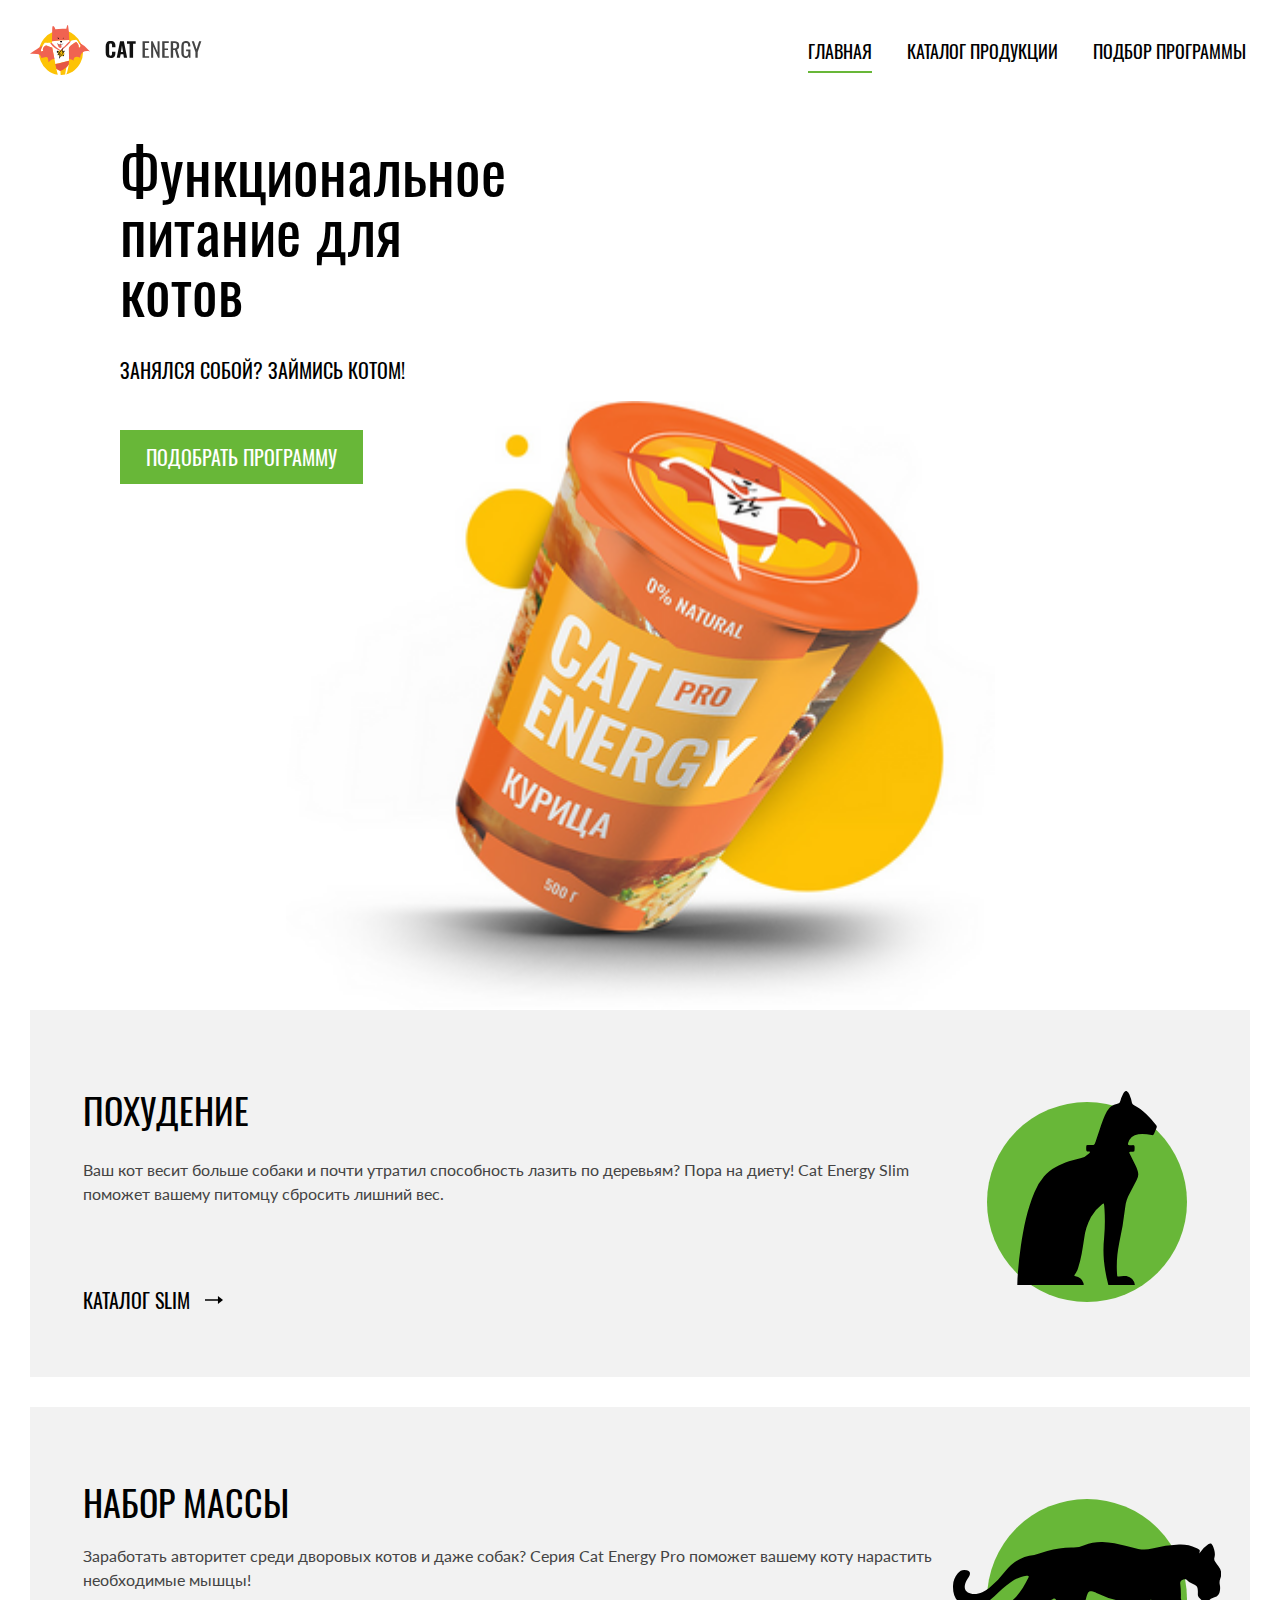
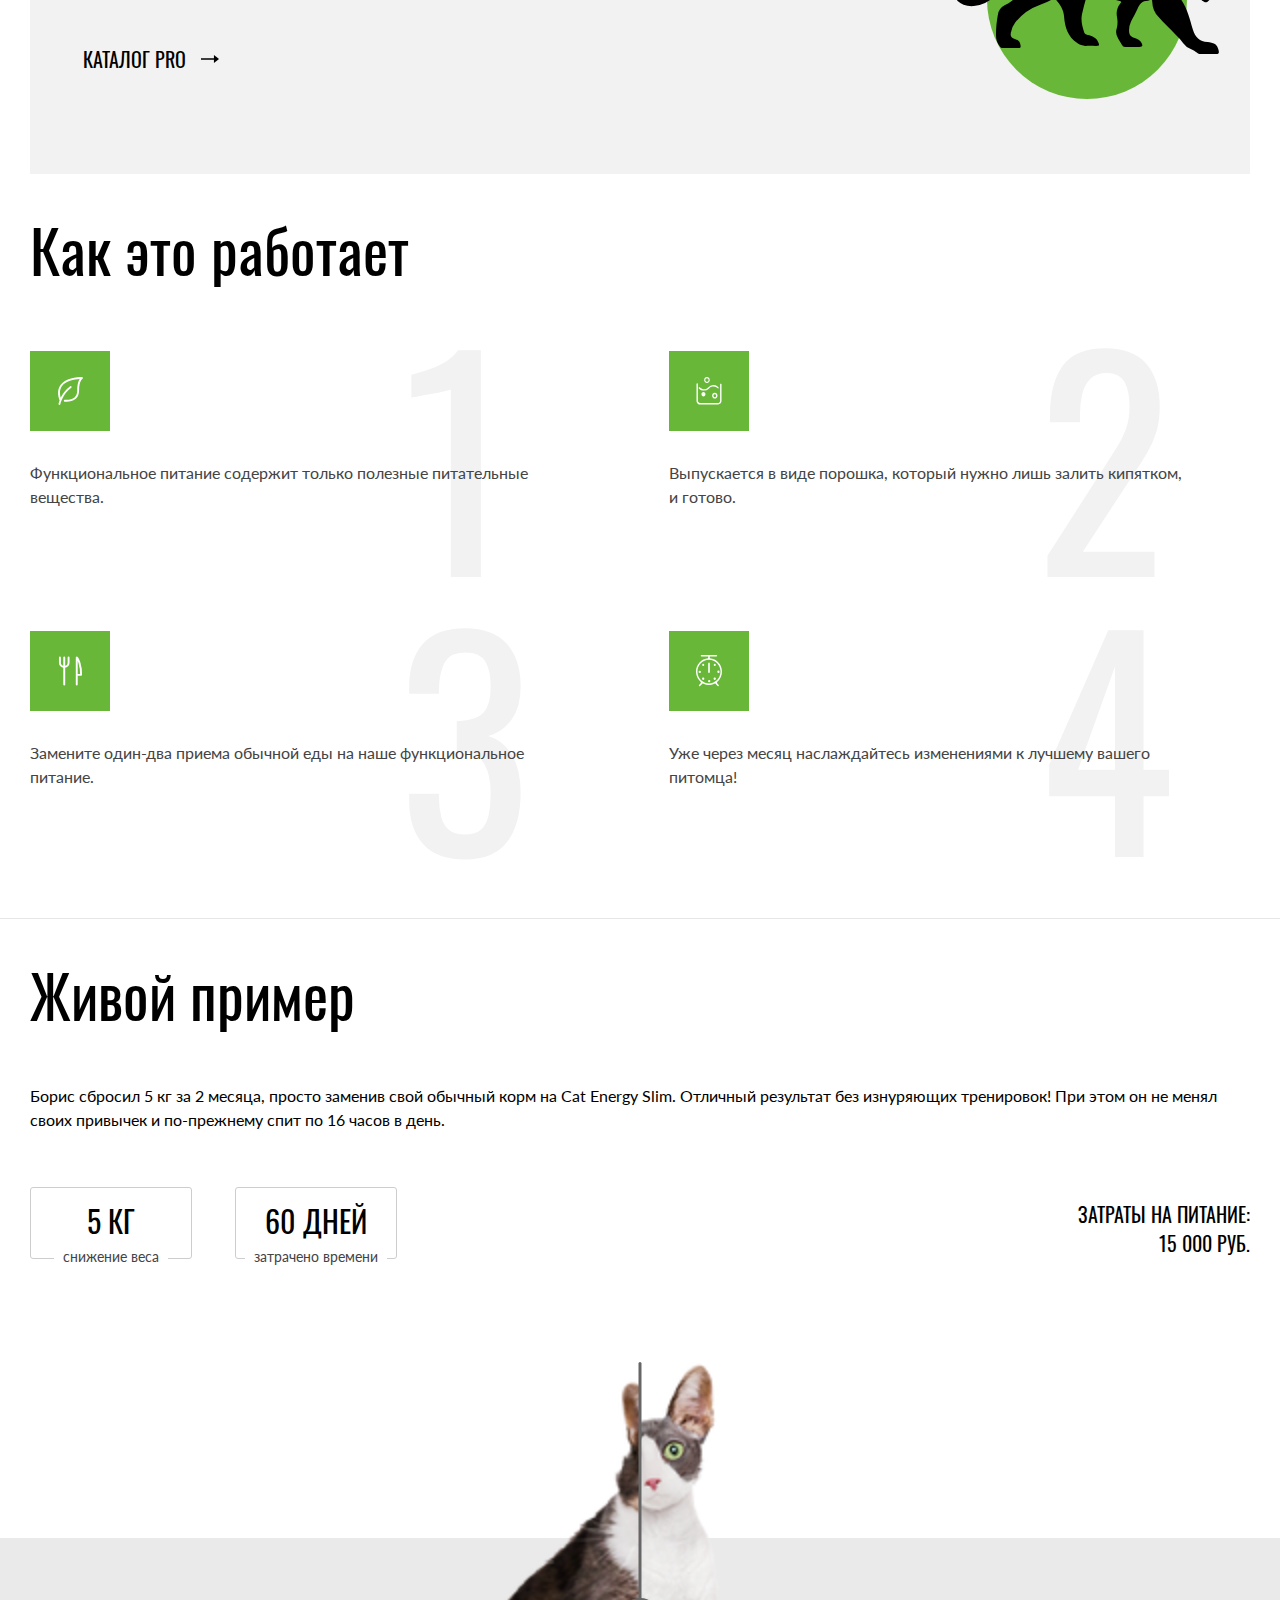
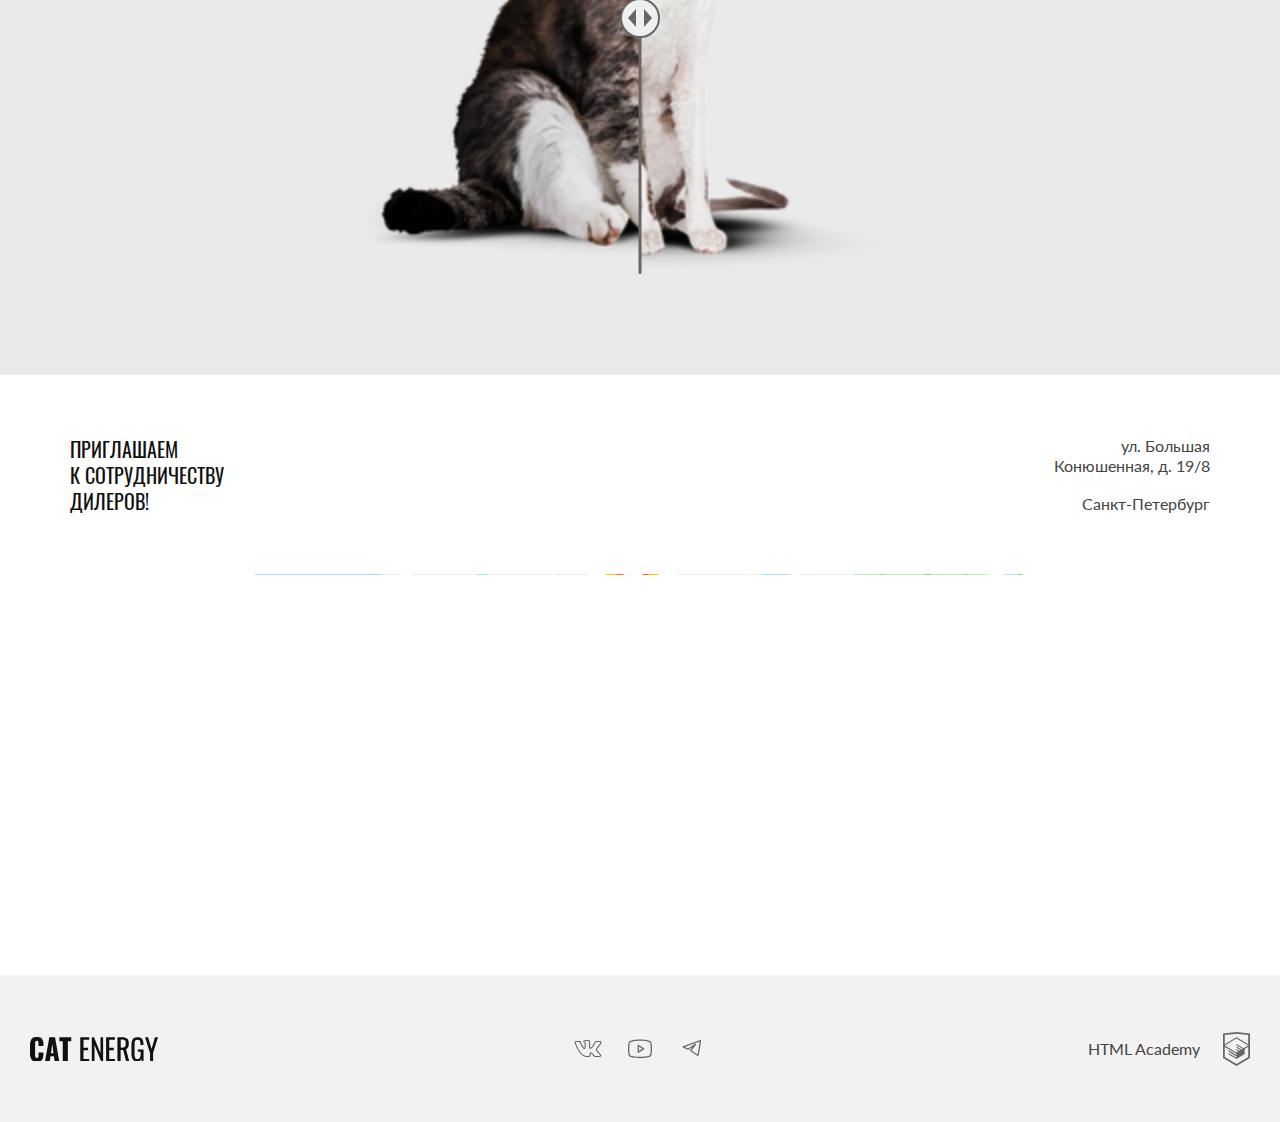
==== commit 78e58924: "Deploying to gh-pages from @ MakcimkoDG/2470113-cat-energy-31@8bb62135ce4f75200703e290813268422bbe61" ====
--- a/index.html
+++ b/index.html
@@ -1 +1 @@
-<!DOCTYPE html><html lang="ru"><head><meta charset="utf-8"><meta name="viewport" content="width=device-width,initial-scale=1"><title>Cat Energy: функциональное питание для котов</title><link rel="stylesheet" href="styles/styles.css"><link rel="icon" href="favicons/favicon.svg" type="image/svg+xml"><link rel="icon" href="favicon.ico"><!-- 16×16 --><link rel="manifest" href="manifest.webmanifest"><link rel="preload" fetchpriority="high" as="image" href="images/index-can@1x.png" type="image/png"><link rel="preload" fetchpriority="high" as="image" href="images/index-can@2x.png" type="image/png"><link rel="preload" fetchpriority="high" as="image" href="images/fat_cat@2x.png" type="image/png"><link rel="preload" fetchpriority="high" as="image" href="images/fat_cat@2x.png" type="image/png"><link rel="preload" fetchpriority="high" as="image" href="images/slim_cat@2x.png" type="image/png"><link rel="preload" fetchpriority="high" as="image" href="images/slim_cat@2x.png" type="image/png"><link rel="preload" fetchpriority="high" as="image" href="images/index-background-mobile.jpg" type="image/jpg"><link rel="preload" href="fonts/lato/Lato-Regular.woff2" as="font" type="font/woff2" crossorigin="anonymous"><link rel="preload" href="fonts/oswald/oswaldregular.woff2" as="font" type="font/woff2" crossorigin="anonymous"></head><body><div class="page page--index"><header class="page__header header" data-test="header"><div class="header__container logo-container"><a class="logo-container__logo logo logo--pic" href="index.html"><span class="visually-hidden">Логотип Cat Energy</span><picture class="logo__pic"><source media="(min-width: 1440px)" width="70" height="59" type="image/svg+xml" srcset="images/logo_desktop.svg"><source media="(min-width: 768px)" width="60" height="50" type="image/svg+xml" srcset="images/logo_tablet.svg"><img width="33" height="38" src="/images/logo_mobile.svg" alt="Логотип Cat Energy"></picture></a><a class="logo-container__logo logo logo--text" href="index.html"><span class="visually-hidden">Логотип Cat Energy</span><picture class="logo__text"><source media="(min-width: 1440px)" width="118" height="21" type="image/svg+xml" srcset="images/logo.svg"><source media="(min-width: 768px)" width="101" height="18" type="image/svg+xml" srcset="images/logo.svg"><img width="101" height="18" src="/images/logo.svg" alt="Логотип Cat Energy"></picture></a><button class="logo-container__toggle logo-container__toggle--closed" type="button"><span class="visually-hidden">Открыть меню</span></button></div><nav class="header__nav navigation"><ul class="navigation__list navigation__list--hidden"><li class="navigation__item navigation__item--active"><a href="index.html">Главная</a></li><li class="navigation__item"><a href="catalog.html">Каталог продукции</a></li><li class="navigation__item"><a href="program.html">Подбор программы</a></li></ul></nav></header><main class="page__content"><section class="promo" data-test="hero"><div class="promo__container"><h1 class="promo__title section-title section-title--l">Функциональное питание для котов</h1><p class="promo__description">Занялся собой? Займись котом!</p><a class="promo__button-link button-link button-link--l" href="program.html">Подобрать программу</a><picture class="promo__image"><source width="552" height="499" type="image/png" media="(min-width: 1440px)" srcset="images/index-can@1x.png, images/index-can@2x.png 2x"><source width="709" height="609" type="image/png" media="(min-width: 768px)" srcset="images/index-can@1x.png, images/index-can@2x.png 2x"><img src="images/index-can@1x.png" srcset="images/index-can@2x.png 2x" width="280" height="270" alt="Банка питания с курицей"></picture></div></section><section class="preferences" data-test="programs"><h2 class="preferences__title visually-hidden">Программы</h2><ul class="preferences__list"><li class="preferences__card card-index card-index--slim"><h3 class="card-index__title">Похудение</h3><p class="card-index__description">Ваш кот весит больше собаки и почти утратил способность лазить по деревьям? Пора на диету! Cat Energy Slim поможет вашему питомцу сбросить лишний вес.</p><div class="card-index__picture"></div><a class="card-index__link" href="catalog-slim.html">Каталог slim</a></li><li class="preferences__card card-index card-index--pro"><h3 class="card-index__title">Набор массы</h3><p class="card-index__description">Заработать авторитет среди дворовых котов и даже собак? Серия Cat Energy Pro поможет вашему коту нарастить необходимые мышцы!</p><a class="card-index__link" href="catalog-pro.html">Каталог pro</a></li></ul></section><section class="features" data-test="features"><h2 class="features__title section-title section-title--m">Как это работает</h2><ul class="features__list"><li class="features__item features__item--leaf">Функциональное питание содержит только полезные питательные вещества.</li><li class="features__item features__item--water">Выпускается в виде порошка, который нужно лишь залить кипятком, и готово.</li><li class="features__item features__item--meal">Замените один-два приема обычной еды на наше функциональное питание.</li><li class="features__item features__item--time">Уже через месяц наслаждайтесь изменениями к лучшему вашего питомца!</li></ul></section><section class="example" data-test="proof"><div class="example__container"><h2 class="example__title section-title section-title--m">Живой пример</h2><p class="example__description">Борис сбросил 5 кг за 2 месяца, просто заменив свой обычный корм на Cat Energy Slim. Отличный результат без изнуряющих тренировок! При этом он не менял своих привычек и по-прежнему спит по 16 часов в день.</p><ul class="example__list example-list"><li class="example-list__item example-item"><span class="example-item__key">5 кг</span> <span class="example-item__notice">снижение веса</span></li><li class="example-list__item example-item"><span class="example-item__key">60 дней</span> <span class="example-item__notice">затрачено времени</span></li></ul><p class="example__money"><span>Затраты на питание:</span> <span>15 000 руб.</span></p><div class="example__slider example-slider"><picture class="example-slider__img example-slider__img--fat"><source width="560" height="512" type="image/png" media="(min-width: 768px)" srcset="images/fat_cat@1x.png, images/fat_cat@2x.png 2x"><img src="images/fat_cat@1x.png" srcset="images/fat_cat@2x.png 2x" width="280" height="256" alt="Толстый кот"></picture><picture class="example-slider__img example-slider__img--slim"><source width="560" height="512" type="image/png" media="(min-width: 768px)" srcset="images/slim_cat@1x.png, images/slim_cat@2x.png 2x"><img src="images/slim_cat@1x.png" srcset="images/slim_cat@2x.png 2x" width="280" height="256" alt="Худой кот"></picture><button class="example-slider__button" type="button"><span class="visually-hidden">Изменить вид</span></button></div></div></section><section class="contacts"><div class="contacts__map"><iframe src="https://yandex.ru/map-widget/v1/?ll=30.325618%2C59.936778&mode=whatshere&utm_campaign=b2bpromo&utm_medium=referral&utm_source=sidesection&whatshere%5Bpoint%5D=30.322875%2C59.938280&whatshere%5Bzoom%5D=16.22&z=16.22"></iframe></div><div class="contacts__container"><h2 class="contacts__title">Приглашаем<br>к сотрудничеству дилеров!</h2><address class="contacts__address"><span>ул. Большая Конюшенная, д. 19/8</span><span>Санкт-Петербург</span></address></div></section></main><footer class="page__footer footer" data-test="footer"><div class="footer__container"><a class="footer__logo" href="index.html"><span class="visually-hidden">Логотип Cat Energy</span></a><ul class="footer__social-list social-list"><li class="social-list__item"><a class="social-list__link social-list__link--vk" href="#"><span class="visually-hidden">Мы ВКонтакте</span></a></li><li class="social-list__item"><a class="social-list__link social-list__link--yt" href="#"><span class="visually-hidden">Мы в YouTube</span></a></li><li class="social-list__item"><a class="social-list__link social-list__link--tg" href="#"><span class="visually-hidden">Мы в Телеграме</span></a></li></ul><a class="footer__copyright copyright" href="https://htmlacademy.ru/intensive/adaptive"><span class="copyright__text">HTML Academy</span></a></div></footer></div><script src="scripts/index.js"></script></body></html>+<!DOCTYPE html><html class="page page--index" lang="ru"><head><meta charset="utf-8"><meta name="viewport" content="width=device-width,initial-scale=1"><title>Cat Energy: функциональное питание для котов</title><link rel="stylesheet" href="styles/styles.css"><link rel="icon" href="favicons/favicon.svg" type="image/svg+xml"><link rel="icon" href="favicon.ico"><!-- 16×16 --><link rel="manifest" href="manifest.webmanifest"><link rel="preload" fetchpriority="high" as="image" href="images/index-can@1x.png" type="image/png"><link rel="preload" fetchpriority="high" as="image" href="images/index-can@2x.png" type="image/png"><link rel="preload" fetchpriority="high" as="image" href="images/fat_cat@2x.png" type="image/png"><link rel="preload" fetchpriority="high" as="image" href="images/fat_cat@2x.png" type="image/png"><link rel="preload" fetchpriority="high" as="image" href="images/slim_cat@2x.png" type="image/png"><link rel="preload" fetchpriority="high" as="image" href="images/slim_cat@2x.png" type="image/png"><link rel="preload" fetchpriority="high" as="image" href="images/index-background-mobile.jpg" type="image/jpg"><link rel="preload" href="fonts/lato/Lato-Regular.woff2" as="font" type="font/woff2" crossorigin="anonymous"><link rel="preload" href="fonts/oswald/oswaldregular.woff2" as="font" type="font/woff2" crossorigin="anonymous"></head><body class="page__body body"><header class="body__header header" data-test="header"><div class="header__container logo-container"><a class="logo-container__logo logo logo--pic" href="index.html"><span class="visually-hidden">Логотип Cat Energy</span><picture class="logo__pic"><source media="(min-width: 1440px)" width="70" height="59" type="image/svg+xml" srcset="images/logo-pic-desktop.svg"><source media="(min-width: 768px)" width="60" height="50" type="image/svg+xml" srcset="images/logo-pic-tablet.svg"><img width="33" height="38" src="images/logo-pic-mobile.svg" alt="Логотип Cat Energy"></picture></a><a class="logo-container__logo logo logo--text" href="index.html"><span class="visually-hidden">Логотип Cat Energy</span><picture class="logo__text"><source media="(min-width: 1440px)" width="118" height="21" type="image/svg+xml" srcset="images/logo-text-desktop.svg"><source media="(min-width: 768px)" width="101" height="18" type="image/svg+xml" srcset="images/logo-text-tablet.svg"><img width="101" height="18" src="images/logo-text-mobile.svg" alt="Логотип Cat Energy"></picture></a><button class="logo-container__toggle logo-container__toggle--closed" type="button"><span class="visually-hidden">Открыть меню</span></button></div><nav class="header__nav navigation"><ul class="navigation__list"><li class="navigation__item navigation__item--active"><a href="index.html">Главная</a></li><li class="navigation__item"><a href="catalog.html">Каталог продукции</a></li><li class="navigation__item"><a href="program.html">Подбор программы</a></li></ul></nav></header><main class="body__content"><section class="promo" data-test="hero"><div class="promo__container"><h1 class="promo__title section-title section-title--l">Функциональное питание для котов</h1><p class="promo__description">Занялся собой? Займись котом!</p><a class="promo__button-link button-link button-link--l" href="program.html">Подобрать программу</a><picture class="promo__image"><source width="552" height="499" type="image/png" media="(min-width: 1440px)" srcset="images/index-can@1x.png, images/index-can@2x.png 2x"><source width="709" height="609" type="image/png" media="(min-width: 768px)" srcset="images/index-can-tablet@1x.png, images/index-can-tablet@2x.png 2x"><img src="images/index-can-mobile@2x.png" srcset="images/index-can-mobile@2x.png 2x" width="280" height="270" alt="Банка питания с курицей"></picture></div></section><section class="preferences" data-test="programs"><h2 class="preferences__title visually-hidden">Программы</h2><ul class="preferences__list"><li class="preferences__card card-index card-index--slim"><h3 class="card-index__title">Похудение</h3><p class="card-index__description">Ваш кот весит больше собаки и почти утратил способность лазить по деревьям? Пора на диету! Cat Energy Slim поможет вашему питомцу сбросить лишний вес.</p><div class="card-index__picture"></div><a class="card-index__link" href="catalog.html#slim">Каталог slim</a></li><li class="preferences__card card-index card-index--pro"><h3 class="card-index__title">Набор массы</h3><p class="card-index__description">Заработать авторитет среди дворовых котов и даже собак? Серия Cat Energy Pro поможет вашему коту нарастить необходимые мышцы!</p><a class="card-index__link" href="catalog.html№pro">Каталог pro</a></li></ul></section><section class="features" data-test="features"><h2 class="features__title section-title section-title--m">Как это работает</h2><ul class="features__list"><li class="features__item features__item--leaf">Функциональное питание содержит только полезные питательные вещества.</li><li class="features__item features__item--water">Выпускается в виде порошка, который нужно лишь залить кипятком, и готово.</li><li class="features__item features__item--meal">Замените один-два приема обычной еды на наше функциональное питание.</li><li class="features__item features__item--time">Уже через месяц наслаждайтесь изменениями к лучшему вашего питомца!</li></ul></section><section class="example" data-test="proof"><div class="example__container"><h2 class="example__title section-title section-title--m">Живой пример</h2><p class="example__description">Борис сбросил 5 кг за 2 месяца, просто заменив свой обычный корм на Cat Energy Slim. Отличный результат без изнуряющих тренировок! При этом он не менял своих привычек и по-прежнему спит по 16 часов в день.</p><ul class="example__list example-list"><li class="example-list__item example-item"><span class="example-item__key">5 кг</span> <span class="example-item__notice">снижение веса</span></li><li class="example-list__item example-item"><span class="example-item__key">60 дней</span> <span class="example-item__notice">затрачено времени</span></li></ul><p class="example__money"><span>Затраты на питание:</span> <span>15 000 руб.</span></p><div class="example__slider example-slider"><picture class="example-slider__img example-slider__img--fat"><source width="560" height="512" type="image/png" media="(min-width: 768px)" srcset="images/before-tablet@1x.png, images/before-tablet@2x.png 2x"><img src="images/before-mobile@1x.png" srcset="images/before-mobile@2x.png 2x" width="280" height="256" alt="Толстый кот"></picture><picture class="example-slider__img example-slider__img--slim"><source width="560" height="512" type="image/png" media="(min-width: 768px)" srcset="images/after-tablet@1x.png, images/after-tablet@2x.png 2x"><img src="images/after-mobile@1x.png" srcset="images/after-mobile@2x.png 2x" width="280" height="256" alt="Худой кот"></picture><button class="example-slider__button" type="button"><span class="visually-hidden">Изменить вид</span></button></div></div></section><section class="contacts"><div class="contacts__map contacts-map"><picture class="contacts-map__pic"><source width="1440" height="400" type="image/png" media="(min-width: 1440px)" srcset="images/map-desktop@1x.png, images/map-desktop@2x.png 2x"><source width="768" height="400" type="image/png" media="(min-width: 768px)" srcset="images/map-tablet@1x.png, images/map-tablet@2x.png 2x"><img width="320" height="362" src="images/map-mobile@1x.png" srset="images/map-mobile@2x.png 2x" alt="карта Петербурга"></picture><iframe class="contacts-map__frame visually-hidden" src="https://yandex.ru/map-widget/v1/?ll=30.325618%2C59.936778&mode=whatshere&utm_campaign=b2bpromo&utm_medium=referral&utm_source=sidesection&whatshere%5Bpoint%5D=30.322875%2C59.938280&whatshere%5Bzoom%5D=16.22&z=16.22"></iframe></div><div class="contacts__container"><h2 class="contacts__title">Приглашаем<br>к сотрудничеству дилеров!</h2><address class="contacts__address"><span>ул. Большая Конюшенная, д. 19/8</span><span>Санкт-Петербург</span></address></div></section></main><footer class="body__footer footer" data-test="footer"><div class="footer__container"><a class="footer__logo" href="index.html"><span class="visually-hidden">Логотип Cat Energy</span></a><ul class="footer__social-list social-list"><li class="social-list__item"><a class="social-list__link social-list__link--vk" href="#"><span class="visually-hidden">Мы ВКонтакте</span></a></li><li class="social-list__item"><a class="social-list__link social-list__link--yt" href="#"><span class="visually-hidden">Мы в YouTube</span></a></li><li class="social-list__item"><a class="social-list__link social-list__link--tg" href="#"><span class="visually-hidden">Мы в Телеграме</span></a></li></ul><a class="footer__copyright copyright" href="https://htmlacademy.ru/intensive/adaptive"><span class="copyright__text">HTML Academy</span></a></div></footer><script src="scripts/index.js"></script></body></html>--- a/styles/styles.css
+++ b/styles/styles.css
@@ -1 +1 @@
-@font-face{font-family:Oswald;font-weight:400;font-style:normal;src:url(../fonts/oswald/oswaldregular.woff2)format("woff2");font-display:swap}@font-face{font-family:Lato;font-weight:400;font-style:normal;src:url(../fonts/lato/Lato-Regular.woff2)format("woff2");font-display:swap}body{margin:0;padding:0;font-family:Lato,sans-serif;font-size:14px;line-height:18px}.visually-hidden{clip:rect(0 0 0 0);border:0;width:1px;height:1px;margin:-1px;padding:0;position:absolute;overflow:hidden}.button-link{color:#fff;text-transform:uppercase;text-align:center;box-sizing:border-box;background-color:#68b738;border:0;width:100%;padding:10px;font-family:Oswald,sans-serif;font-size:16px;line-height:20px;text-decoration:none;display:block}.button-link:hover{background-color:#5eaa2f}.button-link:focus{background-color:#5eaa2f;outline:none}.button-link:active{color:#ffffff4d}.button-link--l{color:#fff;text-transform:uppercase;text-align:center;box-sizing:border-box;background-color:#68b738;border:0;width:100%;padding:10px;font-family:Oswald,sans-serif;font-size:16px;line-height:20px;text-decoration:none;display:block}.button-link--l:hover{background-color:#5eaa2f}.button-link--l:focus{background-color:#5eaa2f;outline:none}.button-link--l:active{color:#ffffff4d}@media (width>=768px){.button-link--l{font-size:20px;line-height:26px}}header{background-color:#fff;border-bottom:1px solid #d9d9d9;flex-direction:column;padding:13px 20px 0;display:flex}@media (width>=768px){header{box-sizing:border-box;border-bottom:none;flex-direction:row;align-items:center;width:100%;max-width:1440px;padding:25px 30px}}@media (width>=1440px){header{margin:0 auto;padding:55px 110px}.page--index .header{background-color:#0000;position:absolute;left:0;right:0}}.logo-container{box-sizing:border-box;flex-direction:row;justify-content:space-between;align-items:center;margin-bottom:13px;display:flex}@media (width>=768px){.logo-container{justify-content:flex-start;width:auto;margin-bottom:0;margin-right:auto}}.logo-container__toggle{box-sizing:border-box;background-color:#0000;background-position:50%;background-repeat:no-repeat;background-size:24px;border:0;width:33px;height:38px;padding:0}@media (width>=768px){.logo-container__toggle{display:none}}.logo-container__toggle--closed{background-image:url(../icons/stack.svg#icon_hamburger)}.logo-container__toggle--opened{background-image:url(../icons/stack.svg#icon_close)}.logo{text-decoration:none;display:block}@media (width>=768px){.logo{align-items:start}}.logo img{display:block}@media (width>=768px){.logo--pic{margin-right:13px}}.logo--text{margin:0 auto}.logo:hover{opacity:.8}.logo:active{opacity:.6}.logo__text{margin:0;padding:0;display:block}.navigation__list{background-color:#fff;flex-direction:column;width:100%;margin:0 0 0 -20px;padding:0;list-style:none;display:flex;position:absolute}@media (width>=768px){.navigation__list{background-color:#0000;flex-direction:row;gap:33px;margin-left:0;margin-right:4px;display:flex;position:relative}}@media (width>=1440px){.navigation__list{margin-left:0}}.navigation__list--hidden{display:none}@media (width>=768px){.navigation__list--hidden{display:flex}}.navigation__item{border-top:1px solid #e6e6e6}@media (width>=768px){.navigation__item{border-top:0}}.navigation__item:last-child{border-bottom:1px solid #e6e6e6}@media (width>=768px){.navigation__item:last-child{border-bottom:0}}.navigation__item a{color:#000;text-transform:uppercase;box-sizing:border-box;text-align:center;margin:0;padding:22px 50px 24px;font-family:Oswald,sans-serif;font-size:20px;font-weight:400;line-height:20px;text-decoration:none;display:block}@media (width>=768px){.navigation__item a{padding:0;font-size:18px;line-height:24px}}@media (width>=1440px){.navigation__item a{font-size:20px;line-height:30px}}.navigation__item a:hover,.navigation__item a:focus{opacity:.6}.navigation__item a:active{opacity:.3}@media (width>=1440px){.page--index .navigation__item a{color:#fff}}@media (width>=768px){.navigation__item--active{text-underline-position:under;text-underline-offset:8px;-webkit-text-decoration:underline #68b738;text-decoration:underline #68b738;text-decoration-thickness:2px}}@media (width>=1440px){.page--index .navigation__item--active{text-decoration-color:#fff}}.page{grid-template-rows:auto 1fr auto;min-height:100vh;display:grid}.page__content{min-height:100%;margin:0;padding:0}.promo{box-sizing:border-box;background-color:#0000;background-image:linear-gradient(#68b738d9 0% 63%,#fff 63% 66%),url(../images/index-background-mobile.jpg);background-position:top;background-repeat:no-repeat;background-size:110%;background-attachment:scroll,scroll;background-origin:padding-box,padding-box;background-clip:border-box,border-box;margin:0 0 20px;padding:0}@media (width>=768px){.promo{background:#fff;margin-bottom:0}}@media (width>=1440px){.promo{background-color:#0000;background-image:linear-gradient(90deg,#fff 50%,#68b738d9 50% 100%),url(../images/index-background-desktop@1x.jpg),linear-gradient(#4e4d53 0% 100%);background-position:50%,calc(100% + 320px),50%;background-repeat:no-repeat;background-size:auto,contain,auto;background-attachment:scroll,scroll,scroll;background-origin:padding-box,padding-box,padding-box;background-clip:border-box,border-box,border-box;width:100%;margin:0 0 82px}}.promo__container{box-sizing:border-box;flex-direction:column;padding:0 20px;display:flex}@media (width>=768px){.promo__container{padding:0 30px}}@media (width>=1440px){.promo__container{box-sizing:border-box;flex-wrap:wrap;align-items:flex-start;max-width:1440px;max-height:694px;margin:0 auto;padding:0 110px 52px}}.promo__title{color:#fff;text-align:center;order:1;margin:27px 0 25px;padding:0}@media (width>=768px){.promo__title{color:#000;text-align:left;max-width:416px;margin:65px auto 40px 90px}}@media (width>=1440px){.promo__title{margin:224px auto 40px 80px}}.promo__description{color:#fff;text-transform:uppercase;text-align:center;order:2;margin:0 0 29px;padding:0;font-family:Oswald,sans-serif;font-size:14px;line-height:14px}@media (width>=768px){.promo__description{color:#000;text-align:left;margin:0 auto 50px 90px;font-size:20px;line-height:20px}}@media (width>=1440px){.promo__description{margin:0 auto 52px 80px}}.promo__button-link{order:4;width:100%}@media (width>=768px){.promo__button-link{z-index:1;order:3;max-width:-moz-fit-content;max-width:fit-content;margin:0 auto 0 90px;padding:14px 26px}}@media (width>=1440px){.promo__button-link{margin:0 auto 40px 80px;padding:14px 26px;font-size:20px;line-height:26px}}.promo__image{order:3;align-items:center;width:280px;height:270px;margin:0 auto 3px;padding:0;display:flex}@media (width>=768px){.promo__image{order:4;width:709px;height:609px;margin-bottom:0;position:relative;top:-83px}}@media (width>=1440px){.promo__image{width:552px;height:499px;margin-top:143px;top:0;left:-180px}}.section-title{font-family:Oswald,sans-serif;font-weight:400}.section-title--sm{font-size:24px;line-height:24px}@media (width>=768px){.section-title{font-size:32px;line-height:32px}}@media (width>=1440px){.section-title{font-size:40px;line-height:40px}}.section-title--m{font-size:36px;line-height:40px}@media (width>=768px){.section-title--m{font-size:60px;line-height:60px}}@media (width>=1440px){.section-title--m{font-size:60px;line-height:60px}}.section-title--l{font-size:36px;line-height:36px}@media (width>=768px){.section-title--l{font-size:60px;line-height:60px}}@media (width>=1440px){.section-title--l{font-size:60px;line-height:60px}}.preferences{max-width:1440px;margin:0 20px 20px}@media (width>=768px){.preferences{margin:0 30px 45px}}@media (width>=1440px){.preferences{max-width:1440px;margin:0 auto 71px}}.preferences__list{flex-direction:column;gap:20px;margin:0;padding:0;display:flex}@media (width>=768px){.preferences__list{gap:30px}}@media (width>=1440px){.preferences__list{flex-direction:row;gap:80px;margin:0 110px}}.card-index{background-color:#f2f2f2;grid-template-columns:50px 1fr;gap:0 20px;padding:24px 20px 18px;display:grid;position:relative}@media (width>=768px){.card-index{grid-template-columns:1fr 200px;gap:0 53px;padding:91px 63px 53px 53px}}@media (width>=1440px){.card-index{grid-template-columns:100px 1fr;gap:0 62px;width:50%;padding:47px 52px 55px}}.card-index:before{content:"";background-color:#68b738;border-radius:50%;width:50px;height:50px;margin-bottom:22px;display:block}@media (width>=768px){.card-index:before{order:2;grid-area:1/2/5/3;width:200px;height:200px;margin-left:auto}}@media (width>=1440px){.card-index:before{z-index:1;grid-column:1/2;width:100px;height:100px;margin-bottom:39px;margin-right:62px}}.card-index--slim:after{content:"";z-index:2;background-image:url(../icons/stack.svg#cat_slim);background-position:50%;background-repeat:no-repeat;width:36px;height:50px;display:block;position:absolute;top:21px;left:27px}@media (width>=768px){.card-index--slim:after{width:140px;height:194px;top:81px;left:auto;right:93px}}@media (width>=1440px){.card-index--slim:after{width:70px;height:97px;top:41px;left:67px}}.card-index--pro:after{content:"";z-index:2;background-image:url(../icons/stack.svg#cat_pro);background-position:50%;background-repeat:no-repeat;width:67px;height:28px;display:block;position:absolute;top:35px;left:12px}@media (width>=768px){.card-index--pro:after{width:268px;height:112px;top:135px;left:auto;right:29px}}@media (width>=1440px){.card-index--pro:after{width:134px;height:56px;top:67px;left:33px}}.card-index__title{color:#000;text-transform:uppercase;align-items:center;margin:0 0 25px;padding:0;font-family:Oswald,sans-serif;font-size:24px;font-weight:400;line-height:37px;display:flex;position:relative}@media (width>=768px){.card-index__title{margin-bottom:24px;font-size:36px;line-height:36px}}@media (width>=1440px){.card-index__title{height:100px;margin-bottom:0;font-size:36px;line-height:36px}}.card-index__description{color:#444;grid-column:1/-1;width:100%;margin:0 0 15px;padding:0;font-family:Lato,sans-serif;font-size:14px;line-height:18px}@media (width>=768px){.card-index__description{grid-column:1/2;margin-bottom:48px;font-family:Lato,sans-serif;font-size:16px;line-height:24px}}@media (width>=1440px){.card-index__description{grid-column:1/-1;margin-bottom:23px}}.card-index__description:after{content:"";border-bottom:1px solid #d9d9d9;grid-column:1/-1;width:100%;margin-top:21px;display:block}@media (width>=768px){.card-index__description:after{display:none}}.card-index__link{color:#000;text-transform:uppercase;flex-flow:wrap;grid-column:1/-1;align-items:center;padding:4px 0;font-family:Oswald,sans-serif;font-size:16px;font-weight:400;line-height:16px;text-decoration:none;display:flex}@media (width>=768px){.card-index__link{grid-column:1/2;font-size:20px;line-height:30px}}@media (width>=1440px){.card-index__link{grid-column:1/-1}}.card-index__link:after{content:"";background-image:url(../icons/stack.svg#icon_arrow);background-position:50%;background-repeat:no-repeat;background-size:100%;width:24px;height:12px;margin-left:15px;display:block}.card-index__link:hover:after,.card-index__link:focus:after{width:32px}.card-index__link:active{opacity:.3}.features{box-sizing:border-box;margin:0;padding:0 20px 49px}@media (width>=768px){.features{border-bottom:1px solid #e6e6e6;margin:0 0 45px;padding:0 30px 47px}}@media (width>=1440px){.features{border-bottom:0;max-width:1440px;margin:0 auto;padding:0 110px 69px}}.features__title{margin:0 0 40px;padding:0}@media (width>=768px){.features__title{margin-bottom:32px}}.features__list{counter-reset:features 0;flex-direction:column;gap:20px;margin:0;padding:0;list-style:none;display:flex}@media (width>=768px){.features__list{flex-flow:wrap;justify-content:space-between}}.features__item{counter-increment:features 1;color:#444;flex-direction:row;align-items:center;margin:0;padding:0;font-family:Lato,sans-serif;font-size:14px;line-height:18px;display:flex}@media (width>=768px){.features__item{box-sizing:border-box;z-index:1;flex-direction:column;align-items:flex-start;max-width:250px;min-height:280px;padding-top:40px;font-family:Lato,sans-serif;font-size:16px;line-height:24px;position:relative}}.features__item:before{content:"";background-color:#68b738;background-position:50%;background-repeat:no-repeat;flex-shrink:0;width:60px;height:60px;margin-right:20px;display:block}@media (width>=768px){.features__item:before{width:80px;height:80px;margin-bottom:31px;margin-right:0}.features__list li:after{content:counters(features,"");text-align:center;color:#f2f2f2;z-index:-1;width:auto;height:280px;font-family:Oswald,sans-serif;font-size:280px;font-weight:400;line-height:280px;position:absolute;top:0;right:0%}}.features__list li:first-child:after{right:23px}.features__item--leaf:before{background-image:url(../icons/stack.svg#icon_leaf);background-size:25px}.features__item--water:before{background-image:url(../icons/stack.svg#icon_water);background-size:26px}.features__item--meal:before{background-image:url(../icons/stack.svg#icon_eat);background-size:25px}.features__item--time:before{background-image:url(../icons/stack.svg#icon_time);background-size:26px}.example{background-color:#eaeaea;width:100%}@media (width>=768px){.example{background:linear-gradient(#fff 514px,#eaeaea 514px 100%)}}@media (width>=1440px){.example{background:linear-gradient(#fff 135px,#f2f2f2 135px 100%)}}.example__container{box-sizing:border-box;width:100%;padding:25px 20px 40px}@media (width>=768px){.example__container{flex-flow:wrap;justify-content:space-between;padding:0 30px 100px;display:flex}}@media (width>=1440px){.example__container{grid-template-columns:1fr 560px;max-width:1440px;margin:0 auto;padding:0 110px 75px;display:grid}}.example__title{width:100%;margin:0 0 40px;padding:0}@media (width>=1440px){.example__title{grid-column:1/2;width:auto;margin-bottom:146px;display:block}}.example__description{margin:0 0 20px;padding:0;font-family:Lato,sans-serif;font-size:14px;line-height:18px}@media (width>=768px){.example__description{margin-bottom:55px;font-size:16px;line-height:24px}}@media (width>=1440px){.example__description{grid-column:1/2;width:436px;margin-bottom:69px}}.example__list{justify-content:center;margin:0 auto 34px;padding:0}@media (width>=768px){.example__list{flex-grow:1;justify-content:flex-start;margin:0 auto 100px 0}}@media (width>=1440px){.example__list{grid-column:1/2;width:366px;margin-bottom:60px}}.example__money{color:#000;text-transform:uppercase;width:-moz-fit-content;width:fit-content;margin:0 auto 20px;font-family:Oswald,sans-serif;font-size:14px;line-height:20px}@media (width>=768px){.example__money{flex-direction:column;flex-grow:0;justify-content:center;align-self:stretch;align-items:flex-end;gap:9px;margin-bottom:99px;font-size:20px;line-height:20px;display:flex}}@media (width>=1440px){.example__money{flex-direction:row;grid-column:1/2;justify-content:flex-start;gap:63px;margin:0}}.example-list{flex-direction:row;gap:32px;padding:0;list-style:none;display:flex}@media (width>=768px){.example-list{gap:43px}}.example-item{position:relative}.example-item__key{color:#000;text-transform:uppercase;text-align:center;box-sizing:border-box;border:1px solid #cdcdcd;border-radius:3px;justify-content:center;align-items:center;width:124px;height:56px;font-family:Oswald,sans-serif;font-size:24px;font-weight:400;line-height:24px;display:flex}@media (width>=768px){.example-item__key{width:162px;min-height:72px;padding-top:15px;padding-bottom:20px;font-size:30px;line-height:37px}}.example-item__notice{text-align:center;color:#444;box-sizing:border-box;background-color:#eaeaea;justify-content:center;width:87px;margin:0 auto;padding:0 5px;font-family:Lato,sans-serif;font-size:12px;line-height:12px;display:flex;position:absolute;bottom:-17px;left:0;right:0}@media (width>=768px){.example-item__notice{background-color:#fff;width:-moz-fit-content;width:fit-content;padding:0 9px;font-size:14px;line-height:14px;bottom:-5px}}@media (width>=1440px){.example-item__notice{background-color:#f2f2f2}}.example-slider{aspect-ratio:auto 280/256;width:280px;margin:0 auto;position:relative}@media (width>=768px){.example-slider{flex-basis:100%;width:560px;height:512px}}@media (width>=1440px){.example-slider{grid-area:1/2/5/-1;width:560px;height:512px}}.example-slider__img{aspect-ratio:auto 280/256;width:280px}@media (width>=768px){.example-slider__img{width:560px;height:512px;margin:0 auto}}.example-slider__img--fat{clip-path:xywh(0% 0 50% 100%);display:block;position:absolute;left:50%;overflow:hidden;transform:translate(-50%)}.example-slider__img--slim{clip-path:xywh(50% 0 50% 100%);display:block;position:absolute;left:50%;overflow:hidden;transform:translate(-50%)}.example-slider__button{z-index:2;border:2px solid #666;border-radius:50%;width:40px;height:40px;display:block;position:absolute;top:50%;left:50%;transform:translate(-50%,-50%)}.example-slider__button:before{content:"";background-color:#666;width:40px;height:40px;display:block;position:relative;top:-2px;left:-8px;-webkit-mask-image:url(../icons/stack.svg#icon_slider);mask-image:url(../icons/stack.svg#icon_slider);-webkit-mask-position:50%;mask-position:50%;-webkit-mask-size:24px 18px;mask-size:24px 18px;-webkit-mask-repeat:no-repeat;mask-repeat:no-repeat}.example-slider:after{content:"";background-color:#666;border:0;border-radius:2px;width:4px;height:100%;display:block;position:absolute;top:50%;left:50%;transform:translate(-50%,-50%)}.contacts{flex-direction:column;width:100%;display:flex;position:relative}.contacts__map{order:2;height:362px}@media (width>=768px){.contacts__map{height:400px}}.contacts__map iframe{border:0;width:100%;height:362px}@media (width>=768px){.contacts__map iframe{height:400px}}.contacts__container{box-sizing:border-box;background-color:#fff;flex-direction:row;justify-content:space-between;align-items:center;padding:26px 20px;display:flex}@media (width>=768px){.contacts__container{padding:60px 70px}}@media (width>=1440px){.contacts__container{z-index:1;width:565px;padding:60px 80px;position:absolute;top:95px;left:110px}}@media (width<=1439px){.page--catalog .contacts__container{background-color:#f2f2f2}}.contacts__title{color:#111;text-transform:uppercase;flex-basis:50%;max-width:163px;margin:0;padding:0;font-family:Oswald,sans-serif;font-size:16px;font-weight:400;line-height:20px}@media (width>=768px){.contacts__title{font-size:20px;line-height:26px}}.contacts__address{color:#444;text-align:left;flex-direction:column;flex-basis:50%;max-width:163px;margin:0;padding:0;font-family:Lato,sans-serif;font-size:14px;font-style:normal;line-height:20px;display:flex}@media (width>=768px){.contacts__address{text-align:right;justify-content:space-between;align-self:stretch;font-size:16px}}@media (width>=1440px){.contacts__address{text-align:left;font-size:16px}}.footer{background-color:#f2f2f2}.footer__container{box-sizing:border-box;flex-direction:column;align-items:center;margin:0;padding:20px;display:flex}@media (width>=768px){.footer__container{flex-direction:row;justify-content:space-between;max-width:1440px;margin:0 auto;padding:55px 30px}}@media (width>=1440px){.footer__container{padding:66px 110px}}.footer__container>:not(:first-child){border-top:1px solid #d9d9d9}@media (width>=768px){.footer__container>:not(:first-child){border-top:none}}.footer__logo{box-sizing:border-box;background-color:#111;flex-shrink:0;width:128px;height:24px;margin:20px 0;padding:0;display:block;-webkit-mask-image:url(../images/logo.svg);mask-image:url(../images/logo.svg);-webkit-mask-position:50%;mask-position:50%;-webkit-mask-size:100%;mask-size:100%;-webkit-mask-repeat:no-repeat;mask-repeat:no-repeat}@media (width>=768px){.footer__logo{margin:0 40px 0 0;padding:0}}.footer__logo:hover{background-color:#3e3e3e}.footer__logo:active{background-color:#6b6b6b}.footer__social-list{box-sizing:border-box;width:100%;margin:0 auto;padding:20px}@media (width>=768px){.footer__social-list{padding:0}}.footer__copyright{box-sizing:border-box;width:100%;margin:0 auto;padding:20px 0}@media (width>=768px){.footer__copyright{flex-shrink:0;width:168px;padding:0}}.social-list{flex-direction:row;justify-content:center;align-items:center;gap:24px;list-style:none;display:flex}.social-list__link{background-color:#666;width:28px;height:22px;display:block;-webkit-mask-position:50%;mask-position:50%;-webkit-mask-repeat:no-repeat;mask-repeat:no-repeat}.social-list__link:hover{background-color:#68b738}.social-list__link:active{opacity:.3;background-color:#68b738}.social-list__link--yt{-webkit-mask-image:url(../icons/stack.svg#logo_yt);mask-image:url(../icons/stack.svg#logo_yt);-webkit-mask-size:24px;mask-size:24px}.social-list__link--tg{-webkit-mask-image:url(../icons/stack.svg#logo_tg);mask-image:url(../icons/stack.svg#logo_tg);-webkit-mask-size:auto 17px;mask-size:auto 17px}.social-list__link--vk{-webkit-mask-image:url(../icons/stack.svg#logo_vk);mask-image:url(../icons/stack.svg#logo_vk);-webkit-mask-size:auto 17px;mask-size:auto 17px}.copyright{text-decoration:none}@media (width>=768px){.copyright{width:168px}}.copyright__text{color:#444;text-align:left;flex-direction:row;justify-content:space-between;align-items:center;gap:23px;font-family:Lato,sans-serif;font-size:16px;line-height:20px;display:flex}@media (width>=768px){.copyright__text{justify-content:flex-end}}.copyright__text:active{opacity:.3}.copyright__text:after{content:"";background-color:#666;width:27px;height:34px;display:block;-webkit-mask-image:url(../images/html_academy.svg);mask-image:url(../images/html_academy.svg);-webkit-mask-position:50%;mask-position:50%;-webkit-mask-repeat:no-repeat;mask-repeat:no-repeat}@media (width>=768px){.copyright__text:after{margin:1.5px 0}}.copyright__text:hover:after{background-color:#68b738}.catalog{box-sizing:border-box;max-width:1440px;margin:0 auto 25px}@media (width>=768px){.catalog{margin-bottom:74px;padding:0 30px}}@media (width>=1440px){.catalog{margin-bottom:71px;padding:0 110px}}.catalog__title{color:#000;margin:27px auto 40px 20px;padding:0}@media (width>=768px){.catalog__title{margin:40px auto 165px 0}}@media (width>=1440px){.catalog__title{margin:20px auto 165px 0}}.catalog__list{flex-direction:column;margin:0;padding:0;list-style:none;display:flex}@media (width>=768px){.catalog__list{grid-template-columns:repeat(2,1fr);gap:141px 60px;display:grid}}@media (width>=1440px){.catalog__list{grid-template-columns:repeat(4,1fr);gap:143px 80px}}.catalog-item{box-sizing:border-box;background-color:#fff;border-top:1px solid #e6e6e6;grid-template-columns:1fr 1fr;margin:0;padding:20px 20px 24px;display:grid}@media (width>=768px){.catalog-item{background-color:#f2f2f2;border-top:0;flex-grow:1;grid-template-rows:161px auto auto auto;grid-template-columns:1fr;min-width:324px;padding:0 37px 40px}}@media (width>=1440px){.catalog-item{grid-template-rows:151px auto auto auto;width:245px;min-width:0}}.catalog-item__image-link{grid-row:1/3;margin:0 auto}@media (width>=768px){.catalog-item__image-link{grid-row:1/2;justify-content:center;align-items:center;width:200px;height:210px;margin:10px auto 22px;padding:0;display:flex;position:relative;top:-81px}}@media (width>=1440px){.catalog-item__image-link{width:169px;height:210px;margin:10px auto 12px}}.catalog-item__image{justify-content:center;align-items:center;width:140px;height:107px;display:flex}@media (width>=768px){.catalog-item__image{width:200px;height:210px}}.catalog-item__link{color:#222;align-items:center;margin:0;padding:0;text-decoration:none}@media (width>=768px){.catalog-item__link{flex-direction:column;display:flex}}.catalog-item__title{color:#222;text-transform:uppercase;grid-column:2/3;width:76px;margin:0 0 14px;padding:0;font-family:Oswald,sans-serif;font-size:16px;font-weight:400;line-height:20px}@media (width>=768px){.catalog-item__title{text-align:center;grid-area:2/1/3/2;width:140px;margin:0 auto 13px;font-size:20px;line-height:24px}}@media (width<=768px){.catalog-item__title span:first-child:after{content:" ";color:inherit}}.catalog-item__list{flex-direction:column;grid-column:2/3;margin:0 0 4px;padding:0;list-style:none;display:flex}@media (width>=768px){.catalog-item__list{grid-area:3/1/4/2}}.catalog-item__order-link{grid-column:1/-1;margin-top:17px;font-weight:400}@media (width>=768px){.catalog-item__order-link{margin-top:0}}.item-list{color:#444;flex-wrap:wrap;align-items:stretch;font-family:Lato,sans-serif;font-size:12px;line-height:16px;display:flex}@media (width>=768px){.item-list{margin-bottom:32px;font-size:16px;line-height:20px}}.item-list__data{color:#444;text-align:center;flex-direction:row;justify-content:space-between;font-family:Lato,sans-serif;font-size:12px;line-height:16px;display:flex}@media (width>=768px){.item-list__data{border-bottom:1px solid #cdcdcd;margin-top:7px;padding-bottom:6px;font-size:16px;line-height:18px}}@media (width>=1440px){.item-list__data{margin-top:9.5px}.item-list__data:nth-child(2){padding:0 0 8px}.item-list__data:last-child{margin-top:5px;padding:0 0 11px}}.catalog-more{background-color:#fff;border-bottom:1px solid #ebebeb;flex-direction:column;order:10;align-items:center;display:flex}@media (width>=768px){.catalog-more{border:2px solid #f2f2f2;padding:0 36px 39px}}.catalog-more .catalog-item__title{text-align:center;color:#111;width:auto;margin:0 auto 8px}@media (width>=768px){.catalog-more .catalog-item__title{flex-direction:column;max-width:134px;margin:0 40px 23px;display:flex}}@media (width>=1440px){.catalog-more .catalog-item__title{margin:0 auto 26px}}.catalog-more .catalog-item__title:before{content:"";background-image:url(../icons/stack.svg#icon_plus);background-position:50%;background-repeat:no-repeat;background-size:100% 100%;width:30px;height:30px;margin:5px auto 23px;display:block}@media (width>=768px){.catalog-more .catalog-item__title:before{width:60px;height:60px;margin:50px auto}}@media (width>=1440px){.catalog-more .catalog-item__title:before{margin:48px auto 40px}}.catalog-more__description{color:#444;margin:0 auto 21px;font-size:12px;line-height:16px}@media (width>=768px){.catalog-more__description{text-align:center;margin:0 40px auto;font-size:16px;line-height:18px}}@media (width>=1440px){.catalog-more__description{margin:0 0 auto}}.catalog-more__button{color:#444;text-transform:uppercase;text-align:center;box-sizing:border-box;background-color:#f2f2f2;border:0;width:100%;padding:10px;font-family:Oswald,sans-serif;text-decoration:none;display:block}.catalog-more__button:hover{background-color:#5eaa2f}.catalog-more__button:focus{background-color:#5eaa2f;outline:none}.catalog-more__button:active{color:#ffffff4d}.catalog-more__button:hover,.catalog-more__button:focus,.catalog-more__button:active{color:#444;background-color:#ebebeb}.addition{width:100%;margin:0 0 40px;padding:0}@media (width>=768px){.addition{margin-bottom:80px}}@media (width>=1440px){.addition{box-sizing:border-box;margin-bottom:96px}}.addition__title{box-sizing:border-box;width:100%;margin:0 0 35px;padding:0;position:relative}@media (width>=768px){.addition__title{margin-bottom:80px;padding:0}}.addition__title:after{content:"";z-index:-1;border-bottom:2px solid #68b738;width:100%;height:0;position:absolute;top:50%;right:0;transform:translateY(-50%)}.addition__title span{z-index:2;white-space:nowrap;background-color:#fff;padding:0 40px 0 20px}@media (width>=768px){.addition__title span{margin-left:30px;padding:0 40px}}@media (width>=1440px){.addition__title span{margin-left:calc(50% - 650px);transform:translate(-50%)}}.addition__container{flex-direction:column;width:100%;display:flex}@media (width>=1440px){.addition__container{box-sizing:border-box;flex-direction:row;max-width:1440px;margin:0 auto;padding:0 110px}}.addition-list{flex-grow:1;margin:0 0 35px;padding:0 20px;list-style:none}@media (width>=768px){.addition-list{margin-bottom:70px;padding:0 30px}}@media (width>=1440px){.addition-list{margin-bottom:0;margin-right:80px;padding:0}}.addition-item{color:#444;border-top:1px solid #cdcdcd;flex-wrap:wrap;justify-content:space-between;align-items:center;gap:0;padding:13px 0 18px;font-family:Lato,sans-serif;font-size:14px;line-height:20px;display:flex}@media (width>=768px) and (width<=1439px){.addition-item{border:1px solid #cdcdcd;border-bottom:0;grid-template-columns:1fr auto 93px;padding:26px 38px 27px;font-size:16px;line-height:20px;display:grid}}@media (width>=1440px){.addition-item{grid-template-columns:286px 200px 1fr 244px;gap:40px;padding:15px 0 16px;display:grid}}.addition-item:last-child{border-bottom:1px solid #cdcdcd}.addition-item__title{color:#111;text-transform:uppercase;flex-basis:100%;margin-bottom:13px;font-family:Oswald,sans-serif;font-size:16px;line-height:16px;display:block}@media (width>=768px){.addition-item__title{flex-basis:auto;grid-column:1/2;margin-bottom:25px;margin-right:auto;font-size:20px;line-height:20px}}@media (width>=1440px){.addition-item__title{margin-bottom:3px;margin-right:0}}.addition-item__weight{margin:0 0 15px;padding:0;font-size:14px;line-height:14px}@media (width>=768px){.addition-item__weight{text-align:end;grid-column:2/3;margin-bottom:22px;font-size:16px;line-height:20px}}@media (width>=1440px){.addition-item__weight{text-align:start;margin-top:3px;margin-bottom:0}}.addition-item__price{margin:0 0 15px;padding:0;font-size:14px;line-height:14px}@media (width>=768px){.addition-item__price{text-align:end;grid-column:3/4;margin-bottom:22px;margin-right:3px;font-size:16px;line-height:20px}}@media (width>=1440px){.addition-item__price{text-align:start;margin:3px 0 0 2px}}.addition-item__button{flex-basis:100%}@media (width>=768px){.addition-item__button{grid-column:1/4}}@media (width>=1440px){.addition-item__button{flex-basis:auto;grid-column:4/5;width:244px}}.addition-gift{box-sizing:border-box;background-color:#68b738d9;min-height:290px;margin:0 20px;padding:40px 40px 43px;position:relative}@media (width>=768px) and (width<=1440px){.addition-gift{min-height:200px;margin:0 30px;padding:57px 0 60px}}@media (width>=1440px){.addition-gift{align-self:stretch;width:245px;margin:0;padding:57px 42px 43px}}.addition-gift:before{content:"";filter:grayscale();z-index:-1;background-image:url(../images/cat-box.png);background-position:50%;background-repeat:no-repeat;background-size:cover;width:100%;height:100%;position:absolute;top:0;left:0}.addition-gift__container{flex-direction:column;max-width:161px;height:100%;margin:0 auto;display:flex}@media (width>=768px) and (width<=1439px){.addition-gift__container{grid-template-columns:1fr 1fr;align-items:center;max-width:100%;margin:0;display:grid}}@media (width>=1440px){.addition-gift__container{text-align:center}}.addition-gift__container:before{content:"";background-image:url(../icons/stack.svg#icon_gift);background-position:50%;background-repeat:no-repeat;flex-shrink:0;width:78px;height:80px;margin:20px auto 48px;display:block}@media (width>=768px) and (width<=1440px){.addition-gift__container:before{width:80px;height:83px;margin:0 0 0 77px}}@media (width>=1440px){.addition-gift__container:before{width:80px;height:83px;margin:0 auto 46px}}.addition-gift__description{color:#fff;text-align:center;flex-direction:column;margin:0;padding:0;font-family:Lato,sans-serif;font-size:16px;line-height:20px;display:flex}@media (width>=768px) and (width<=1439px){.addition-gift__description{text-align:left;padding-left:70px}}.subscribe__title{box-sizing:border-box;width:100%;margin:0 0 32px;padding:0;position:relative}@media (width>=768px){.subscribe__title{margin-bottom:66px;padding:0}}@media (width>=1440px){.subscribe__title{margin-bottom:72px}}.subscribe__title:after{content:"";z-index:-1;border-bottom:2px solid #68b738;width:100%;height:0;position:absolute;top:50%;right:0;transform:translateY(-50%)}.subscribe__title span{z-index:2;background-color:#fff;margin:0;padding:0 40px 0 20px}@media (width>=768px){.subscribe__title span{margin-left:30px;padding:0 40px}}@media (width>=1440px){.subscribe__title span{margin-left:calc(50% - 650px);transform:translate(-50%)}}.subscribe__description{text-align:center;max-width:1440px;margin:0 0 24px;padding:0 20px;font-family:Oswald,sans-serif;font-size:16px;line-height:24px}@media (width>=768px){.subscribe__description{margin:0 68px 24px;font-size:24px;line-height:32px}}@media (width>=1440px){.subscribe__description{margin:0 auto 24px}}.subscribe__form{max-width:100%;margin:0 20px 40px}@media (width>=768px){.subscribe__form{margin:0 68px 80px;display:flex}}@media (width>=1440px){.subscribe__form{max-width:752px;margin:0 auto 104px}}.subscribe-form label{flex-grow:1}.subscribe-form__input{color:#444;text-transform:uppercase;box-sizing:border-box;border:1px solid #e7e7e7;width:100%;margin-bottom:16px;padding:12px;font-family:Oswald,sans-serif;font-size:20px;line-height:30px}@media (width>=768px){.subscribe-form__input{margin-bottom:0}}.subscribe-form__input:hover{border-color:#cdcdcd}.subscribe-form__input:focus{border:1px solid #444;outline:none}.subscribe-form__input--error{border-color:#ff8282}.subscribe-form__submit{max-width:100%;padding:15px;font-size:20px;line-height:26px}@media (width>=768px){.subscribe-form__submit{max-width:256px}}+@font-face{font-family:Oswald;font-weight:400;font-style:normal;src:url(../fonts/oswald/oswaldregular.woff2)format("woff2");font-display:swap}@font-face{font-family:Lato;font-weight:400;font-style:normal;src:url(../fonts/lato/Lato-Regular.woff2)format("woff2");font-display:swap}@media (width>=768px){.button-link--l{font-size:20px;line-height:26px}}@font-face{font-family:Oswald;font-weight:400;font-style:normal;src:url(../fonts/oswald/oswaldregular.woff2)format("woff2");font-display:swap}@font-face{font-family:Lato;font-weight:400;font-style:normal;src:url(../fonts/lato/Lato-Regular.woff2)format("woff2");font-display:swap}body{margin:0;padding:0;font-family:Lato,Arial,sans-serif;font-size:14px;line-height:18px}.visually-hidden{clip:rect(0 0 0 0);border:0;width:1px;height:1px;margin:-1px;padding:0;position:absolute;overflow:hidden}.button-link{color:#fff;text-transform:uppercase;text-align:center;box-sizing:border-box;background-color:#68b738;border:0;width:100%;padding:10px;font-family:Oswald,Tahoma,sans-serif;font-size:16px;line-height:20px;text-decoration:none;display:block}.button-link:hover{background-color:#5eaa2f}.button-link:focus{background-color:#5eaa2f;outline:none}.button-link:active{color:#ffffff4d}.button-link--l{color:#fff;text-transform:uppercase;text-align:center;box-sizing:border-box;background-color:#68b738;border:0;width:100%;padding:10px;font-family:Oswald,Tahoma,sans-serif;font-size:16px;line-height:20px;text-decoration:none;display:block}.button-link--l:hover{background-color:#5eaa2f}.button-link--l:focus{background-color:#5eaa2f;outline:none}.button-link--l:active{color:#ffffff4d}@media (width>=768px){.button-link--l{font-size:20px;line-height:26px}}header{background-color:#fff;border-bottom:1px solid #d9d9d9;flex-direction:column;padding:13px 20px 0;display:flex}@media (width>=768px){header{box-sizing:border-box;border-bottom:none;flex-direction:row;align-items:center;width:100%;max-width:1440px;padding:25px 30px}}@media (width>=1440px){header{margin:0 auto;padding:55px 110px}.page--index .header{background-color:#0000;position:absolute;left:0;right:0}}.logo-container{box-sizing:border-box;flex-direction:row;justify-content:space-between;align-items:center;margin-bottom:13px;display:flex}@media (width>=768px){.logo-container{justify-content:flex-start;width:auto;margin-bottom:0;margin-right:auto}}.logo-container__toggle{box-sizing:border-box;background-color:#0000;background-position:100%;background-repeat:no-repeat;background-size:24px;border:0;width:33px;height:38px;padding:0}@media (width>=768px){.logo-container__toggle{display:none}}.logo-container__toggle--closed{background-image:url(../icons/stack.svg#icon-hamburger)}.logo-container__toggle--opened{background-image:url(../icons/stack.svg#icon-close)}.logo{text-decoration:none;display:block}@media (width>=768px){.logo{align-items:start}}.logo img{display:block}@media (width>=768px){.logo--pic{margin-right:13px}}.logo--text{margin:0 auto}.logo:hover{opacity:.8}.logo:active{opacity:.6}.logo__text{margin:0;padding:0;display:block}.navigation__list{z-index:3;background-color:#fff;flex-direction:column;width:100%;margin:0 0 0 -20px;padding:0;list-style:none;display:flex;position:absolute}@media (width>=768px){.navigation__list{background-color:#0000;flex-direction:row;gap:35px;margin-top:1px;margin-left:0;margin-right:4px;display:flex;position:relative}}@media (width>=1440px){.navigation__list{gap:34px;margin-right:0}}.navigation__list--hidden{display:none}@media (width>=768px){.navigation__list--hidden{display:flex}}.navigation__item{border-top:1px solid #e6e6e6}@media (width>=768px){.navigation__item{border-top:0}}.navigation__item:last-child{border-bottom:1px solid #e6e6e6}@media (width>=768px){.navigation__item:last-child{border-bottom:0}}.navigation__item a{color:#000;text-transform:uppercase;box-sizing:border-box;text-align:center;margin:0;padding:22px 50px 24px;font-family:Oswald,Tahoma,sans-serif;font-size:20px;font-weight:400;line-height:20px;text-decoration:none;display:block}@media (width>=768px){.navigation__item a{padding:0;font-size:18px;line-height:24px}}@media (width>=1440px){.navigation__item a{font-size:20px;line-height:30px}}.navigation__item a:hover,.navigation__item a:focus{opacity:.6}.navigation__item a:active{opacity:.3}@media (width>=1440px){.page--index .navigation__item a{color:#fff}}@media (width>=768px){.navigation__item--active{text-underline-position:under;text-underline-offset:8px;-webkit-text-decoration:underline #68b738;text-decoration:underline #68b738;text-decoration-thickness:2px}}@media (width>=1440px){.page--index .navigation__item--active{text-decoration-color:#fff}}.page{height:100%}.page__body{grid-template-rows:auto 1fr auto;min-height:100%;margin:0;padding:0;display:grid}@media (width>=1440px){.page--index .page__body{grid-template-rows:1fr auto}}.promo{box-sizing:border-box;background-color:#0000;background-image:linear-gradient(#68b738d9 0% 63%,#fff 63% 66%),url(../images/index-background-mobile@1x.jpg);background-position:top;background-repeat:no-repeat;background-size:110%;background-attachment:scroll,scroll;background-origin:padding-box,padding-box;background-clip:border-box,border-box;margin:0 0 20px;padding:0}@media (resolution>=2dppx){.promo{background:linear-gradient(#68b738d9 0% 63%,#fff 63% 66%),url(../images/index-background-mobile@2x.jpg) 50%/cover}}@media (width>=768px){.promo{background:#fff;margin-bottom:-83px}}@media (width>=1440px){.promo{background-color:#0000;background-image:linear-gradient(90deg,#fff 50%,#68b738d9 50% 100%),url(../images/index-background-desktop@1x.jpg),linear-gradient(#4e4d53 0% 100%);background-position:50%,calc(100% + 320px),50%;background-repeat:no-repeat;background-size:auto,contain,auto;background-attachment:scroll,scroll,scroll;background-origin:padding-box,padding-box,padding-box;background-clip:border-box,border-box,border-box;width:100%;height:auto;margin:0 0 82px}}@media (width>=1440px) and (resolution>=2dppx){.promo{background-color:#0000;background-image:linear-gradient(90deg,#fff 50%,#68b738d9 50% 100%),url(../images/index-background-desktop@2x.jpg),linear-gradient(#4e4d53 0% 100%);background-position:50%,calc(100% + 320px),50%;background-repeat:no-repeat;background-size:auto,contain,auto;background-attachment:scroll,scroll,scroll;background-origin:padding-box,padding-box,padding-box;background-clip:border-box,border-box,border-box}}.promo__container{box-sizing:border-box;flex-direction:column;padding:0 20px;display:flex}@media (width>=768px){.promo__container{padding:0 30px}}@media (width>=1440px){.promo__container{box-sizing:border-box;flex-wrap:wrap;align-items:flex-start;max-width:1440px;max-height:694px;margin:0 auto;padding:0 110px 52px}}.promo__title{color:#fff;text-align:center;order:1;margin:27px 10px 25px;padding:0}@media (width>=768px){.promo__title{color:#000;text-align:left;max-width:416px;margin:40px auto 40px 90px}}@media (width>=1440px){.promo__title{margin:224px auto 40px 80px}}.promo__description{color:#fff;text-transform:uppercase;text-align:center;order:2;margin:0 0 29px;padding:0;font-family:Oswald,Tahoma,sans-serif;font-size:14px;line-height:14px}@media (width>=768px){.promo__description{color:#000;text-align:left;margin:0 auto 50px 90px;font-size:20px;line-height:20px}}@media (width>=1440px){.promo__description{margin:0 auto 52px 80px}}.promo__button-link{order:4;width:100%}@media (width>=768px){.promo__button-link{z-index:1;order:3;max-width:-moz-fit-content;max-width:fit-content;margin:0 auto 0 90px;padding:14px 26px}}@media (width>=1440px){.promo__button-link{margin:0 auto 40px 80px;padding:14px 26px;font-size:20px;line-height:26px}}.promo__image{order:3;align-items:center;width:280px;height:auto;margin:0 auto 3px;padding:0;display:flex;position:relative}@media (width>=768px){.promo__image{order:4;width:709px;height:609px;margin-bottom:0;top:-83px}}@media (width>=1440px){.promo__image{width:552px;height:499px;margin-top:143px;top:0;left:-178px}}.promo_image img{display:block}.section-title{font-family:Oswald,Tahoma,sans-serif;font-weight:400}.section-title--sm{font-size:24px;line-height:24px}@media (width>=768px){.section-title{font-size:32px;line-height:32px}}@media (width>=1440px){.section-title{font-size:40px;line-height:40px}}.section-title--m{font-size:36px;line-height:40px}@media (width>=768px){.section-title--m{font-size:60px;line-height:60px}}@media (width>=1440px){.section-title--m{font-size:60px;line-height:60px}}.section-title--l{font-size:36px;line-height:36px}@media (width>=768px){.section-title--l{font-size:60px;line-height:60px}}@media (width>=1440px){.section-title--l{font-size:60px;line-height:60px}}.preferences{max-width:1440px;margin:0 20px 20px}@media (width>=768px){.preferences{margin:0 30px 45px}}@media (width>=1440px){.preferences{max-width:1440px;margin:0 auto 71px}}.preferences__list{flex-direction:column;gap:20px;margin:0;padding:0;display:flex}@media (width>=768px){.preferences__list{gap:30px}}@media (width>=1440px){.preferences__list{flex-direction:row;gap:80px;margin:0 110px}}.card-index{background-color:#f2f2f2;grid-template-columns:50px 1fr;gap:0 20px;padding:24px 20px 18px;display:grid;position:relative}@media (width>=768px){.card-index{grid-template-columns:1fr 200px;gap:0 53px;padding:77px 63px 53px 53px}}@media (width>=1440px){.card-index{grid-template-columns:100px 1fr;gap:0 62px;width:50%;padding:45px 52px 55px}}.card-index:before{content:"";background-color:#68b738;border-radius:50%;width:50px;height:50px;margin-bottom:22px;display:block}@media (width>=768px){.card-index:before{order:2;grid-area:1/2/5/3;width:200px;height:200px;margin-top:15px;margin-left:auto}}@media (width>=1440px){.card-index:before{z-index:1;grid-column:1/2;width:100px;height:100px;margin-top:0;margin-bottom:39px;margin-right:62px}}.card-index--slim:after{content:"";z-index:2;background-image:url(../icons/stack.svg#cat-slim);background-position:50%;background-repeat:no-repeat;width:36px;height:50px;display:block;position:absolute;top:21px;left:27px}@media (width>=768px){.card-index--slim:after{width:140px;height:194px;top:81px;left:auto;right:93px}}@media (width>=1440px){.card-index--slim:after{width:70px;height:97px;top:41px;left:67px}}.card-index--pro:after{content:"";z-index:2;background-image:url(../icons/stack.svg#cat-pro);background-position:50%;background-repeat:no-repeat;width:67px;height:28px;display:block;position:absolute;top:35px;left:12px}@media (width>=768px){.card-index--pro:after{width:268px;height:112px;top:135px;left:auto;right:29px}}@media (width>=1440px){.card-index--pro:after{width:134px;height:56px;top:67px;left:33px}}.card-index__title{color:#000;text-transform:uppercase;align-items:center;margin:0 0 25px;padding:0;font-family:Oswald,Tahoma,sans-serif;font-size:24px;font-weight:400;line-height:37px;display:flex;position:relative}@media (width>=768px){.card-index__title{margin-bottom:24px;font-size:36px;line-height:36px}}@media (width>=1440px){.card-index__title{height:100px;margin-bottom:0;font-size:36px;line-height:36px}}.card-index__description{color:#444;grid-column:1/-1;width:100%;margin:0 0 16px;padding:0;font-family:Lato,Arial,sans-serif;font-size:14px;line-height:18px}@media (width>=768px){.card-index__description{grid-column:1/2;margin-bottom:48px;font-family:Lato,Arial,sans-serif;font-size:16px;line-height:24px}}@media (width>=1440px){.card-index__description{grid-column:1/-1;margin-bottom:24px}}.card-index__description:after{content:"";border-bottom:1px solid #d9d9d9;grid-column:1/-1;width:100%;margin-top:21px;display:block}@media (width>=768px){.card-index__description:after{display:none}}.card-index__link{color:#000;text-transform:uppercase;flex-flow:wrap;grid-column:1/-1;align-items:center;padding:4px 0;font-family:Oswald,Tahoma,sans-serif;font-size:16px;font-weight:400;line-height:16px;text-decoration:none;display:flex}@media (width>=768px){.card-index__link{grid-column:1/2;font-size:20px;line-height:30px}}@media (width>=1440px){.card-index__link{grid-column:1/-1}}.card-index__link:after{content:"";background-image:url(../icons/stack.svg#icon-arrow);background-position:50%;background-repeat:no-repeat;background-size:100%;width:24px;height:12px;margin-left:15px;display:block}.card-index__link:hover:after,.card-index__link:focus:after{width:32px}.card-index__link:active{opacity:.3}.features{box-sizing:border-box;margin:0;padding:0 20px 29px}@media (width>=768px){.features{border-bottom:1px solid #e6e6e6;margin:0 0 45px;padding:0 0 47px}}@media (width>=1440px){.features{border-bottom:0;max-width:1440px;margin:0 auto;padding:0 110px 32px}}.features__title{margin:0 0 40px;padding:0}@media (width>=768px){.features__title{margin-bottom:32px;padding:0 30px}}@media (width>=1440px){.features__title{padding:0}}.features__list{counter-reset:features 0;flex-direction:column;margin:0;padding:0;list-style:none;display:flex}@media (width>=768px){.features__list{grid-template-columns:calc(50% - 1px) 1fr;display:grid}}@media (width>=1440px){.features__list{grid-template-columns:repeat(4,324px);display:grid}}.features__item{counter-increment:features 1;color:#444;flex-direction:row;align-items:center;margin:0;padding:0 0 20px;font-family:Lato,Arial,sans-serif;font-size:14px;line-height:18px;display:flex}@media (width>=768px){.features__item{z-index:1;box-sizing:border-box;flex-direction:column;align-items:flex-start;width:100%;min-height:280px;padding:40px 95px 0 30px;font-family:Lato,Arial,sans-serif;font-size:16px;line-height:24px;position:relative}}@media (width>=1440px){.features__item{width:250px;min-height:240px;margin-top:40px;padding:0}}.features__item:before{content:"";background-color:#68b738;background-position:50%;background-repeat:no-repeat;flex-shrink:0;width:60px;height:60px;margin-right:20px;display:block}@media (width>=768px){.features__item:before{width:80px;height:80px;margin-bottom:30px;margin-right:0}.features__list li:after{content:counters(features,"");text-align:center;color:#f2f2f2;z-index:-1;width:auto;height:280px;font-family:Oswald,Tahoma,sans-serif;font-size:280px;font-weight:400;line-height:280px;position:absolute;top:0;right:107px}}@media (width>=1440px){.features__list li:after{top:-40px;right:0}.features__list li:first-child{width:230px}}.features__list li:first-child:after{right:130px}@media (width>=1440px){.features__list li:first-child:after{right:7px}.features__list li:nth-child(2){width:246px}}.features__list li:nth-child(2):after{right:110px}@media (width>=1440px){.features__list li:nth-child(2):after{right:0}.features__list li:nth-child(3){width:247px}}.features__item--leaf:before{background-image:url(../icons/stack.svg#icon-leaf);background-size:25px}.features__item--water:before{background-image:url(../icons/stack.svg#icon-water);background-size:26px}.features__item--meal:before{background-image:url(../icons/stack.svg#icon-eat);background-size:25px}.features__item--time:before{background-image:url(../icons/stack.svg#icon-time);background-size:26px}.example{background-color:#eaeaea;width:100%}@media (width>=768px){.example{background:linear-gradient(#fff 574px,#eaeaea 574px 100%)}}@media (width>=1440px){.example{background:linear-gradient(#fff 135px,#f2f2f2 135px 100%)}}.example__container{box-sizing:border-box;width:100%;padding:25px 20px 40px}@media (width>=768px){.example__container{grid-template-rows:repeat(4,auto);grid-template-columns:1fr 1fr;padding:0 30px 101px;display:grid}}@media (width>=1440px){.example__container{grid-template-columns:1fr 560px;max-width:1440px;margin:0 auto;padding:0 110px 75px;display:grid}}.example__title{width:100%;margin:0 0 40px;padding:0}@media (width>=768px){.example__title{grid-column:1/3;margin-bottom:60px}}@media (width>=1440px){.example__title{grid-column:1/2;width:auto;margin-bottom:146px;display:block}}.example__description{margin:0 0 20px;padding:0;font-family:Lato,Arial,sans-serif;font-size:14px;line-height:18px}@media (width>=768px){.example__description{grid-column:1/3;margin-bottom:55px;font-size:16px;line-height:24px}}@media (width>=1440px){.example__description{grid-column:1/2;width:432px;margin-bottom:69px}}.example__list{justify-content:center;margin:0 auto 34px;padding:0}@media (width>=768px){.example__list{grid-column:1/2;margin:0 auto 103px 0}}@media (width>=1440px){.example__list{grid-column:1/2;width:366px;margin-bottom:60px}}.example__money{color:#000;text-transform:uppercase;width:-moz-fit-content;width:fit-content;margin:0 auto 20px;font-family:Oswald,Tahoma,sans-serif;font-size:14px;line-height:20px}@media (width>=768px){.example__money{flex-direction:column;grid-column:2/3;align-self:end;align-items:flex-end;gap:9px;margin-bottom:109px;margin-right:0;font-size:20px;line-height:20px;display:flex}}@media (width>=1440px){.example__money{flex-direction:row;grid-column:1/2;justify-content:flex-start;gap:63px;margin:0}}.example-list{flex-direction:row;gap:32px;padding:0;list-style:none;display:flex}@media (width>=768px){.example-list{gap:43px}}.example-item{position:relative}.example-item__key{color:#000;text-transform:uppercase;text-align:center;box-sizing:border-box;border:1px solid #cdcdcd;border-radius:3px;justify-content:center;align-items:center;width:124px;height:56px;font-family:Oswald,Tahoma,sans-serif;font-size:24px;font-weight:400;line-height:24px;display:flex}@media (width>=768px){.example-item__key{width:162px;min-height:72px;padding-top:15px;padding-bottom:20px;font-size:30px;line-height:37px}}.example-item__notice{text-align:center;color:#444;box-sizing:border-box;background-color:#eaeaea;justify-content:center;width:87px;margin:0 auto;padding:0 5px;font-family:Lato,Arial,sans-serif;font-size:12px;line-height:12px;display:flex;position:absolute;bottom:-17px;left:0;right:0}@media (width>=768px){.example-item__notice{background-color:#fff;width:-moz-fit-content;width:fit-content;padding:0 9px;font-size:14px;line-height:14px;bottom:-5px}}@media (width>=1440px){.example-item__notice{background-color:#f2f2f2}}.example-slider{aspect-ratio:auto 280/256;width:280px;margin:0 auto;position:relative}@media (width>=768px){.example-slider{grid-column:1/3;width:560px;height:512px;margin:0 auto}}@media (width>=1440px){.example-slider{grid-area:1/2/5/-1;width:560px;height:512px}}.example-slider__img{aspect-ratio:auto 280/256;width:280px;height:256px;margin:0 auto;padding:0}@media (width>=768px){.example-slider__img{width:560px;height:100%}}.example-slider__img--fat{justify-content:left;width:50%;display:flex;position:absolute;overflow:hidden}.example-slider__img--slim{justify-content:right;width:50%;display:flex;position:absolute;overflow:hidden;transform:translate(100%)}.example-slider__button{z-index:2;border:2px solid #666;border-radius:50%;width:40px;height:40px;display:block;position:absolute;top:50%;left:50%;transform:translate(-50%,-50%)}.example-slider__button:before{content:"";background-color:#666;width:40px;height:40px;display:block;position:relative;top:50%;left:50%;transform:translate(-50%,-50%);-webkit-mask-image:url(../icons/stack.svg#icon-slider);mask-image:url(../icons/stack.svg#icon-slider);-webkit-mask-position:50%;mask-position:50%;-webkit-mask-size:24px 18px;mask-size:24px 18px;-webkit-mask-repeat:no-repeat;mask-repeat:no-repeat}.example-slider:after{content:"";background-color:#666;border:0;border-radius:2px;width:3px;height:100%;display:block;position:absolute;top:50%;left:50%;transform:translate(-50%,-50%)}.contacts{flex-direction:column;width:100%;display:flex;position:relative}.contacts__map{order:2;height:362px}@media (width>=768px){.contacts__map{height:400px}}.contacts__container{box-sizing:border-box;background-color:#fff;flex-direction:row;justify-content:space-between;align-items:center;padding:26px 20px;display:flex}@media (width>=768px){.contacts__container{padding:61px 70px}}@media (width>=1440px){.contacts__container{z-index:1;width:565px;padding:62px 78px 59px 80px;position:absolute;top:95px;left:110px}}@media (width<=1439px){.page--catalog .contacts__container{background-color:#f2f2f2}}.contacts__title{color:#111;text-transform:uppercase;flex-basis:50%;max-width:163px;margin:0;padding:0;font-family:Oswald,Tahoma,sans-serif;font-size:16px;font-weight:400;line-height:20px}@media (width>=768px){.contacts__title{font-size:20px;line-height:26px}}@media (width>=1440px){.contacts__title{margin-right:91px}}.contacts__address{color:#444;text-align:left;flex-direction:column;flex-basis:50%;max-width:163px;margin:0;padding:0;font-family:Lato,Arial,sans-serif;font-size:14px;font-style:normal;line-height:20px;display:flex}@media (width>=768px){.contacts__address{text-align:right;justify-content:space-between;align-self:stretch;font-size:16px}}@media (width>=1440px){.contacts__address{text-align:left}}.contacts-map__pic{justify-content:center;width:100%;display:flex;position:relative}@media (width>=1440px){.contacts-map__pic{width:1440px;margin:0 auto}}.contacts-map__pic:after{content:"";z-index:1;background-image:url(../images/map-pin.png);background-position:50%;background-repeat:no-repeat;background-size:100%;width:57px;height:53px;display:block;position:absolute;top:50%;left:50%;transform:translate(-50%,-50%)}@media (width>=768px){.contacts-map__pic:after{width:113px;height:106px}}.contacts-map__frame{border:0;width:100%;height:362px}@media (width>=768px){.contacts-map__frame{height:400px}}.footer{background-color:#f2f2f2}.footer__container{box-sizing:border-box;flex-direction:column;align-items:center;margin:0;padding:20px;display:flex}@media (width>=768px){.footer__container{flex-direction:row;justify-content:space-between;max-width:1440px;margin:0 auto;padding:55px 30px}}@media (width>=1440px){.footer__container{padding:66px 110px}}.footer__container>:not(:first-child){border-top:1px solid #d9d9d9}@media (width>=768px){.footer__container>:not(:first-child){border-top:none}}.footer__logo{box-sizing:border-box;background-color:#111;flex-shrink:0;width:128px;height:24px;margin:20px 0;padding:0;display:block;-webkit-mask-image:url(../images/logo-text-mobile.svg);mask-image:url(../images/logo-text-mobile.svg);-webkit-mask-position:50%;mask-position:50%;-webkit-mask-size:100%;mask-size:100%;-webkit-mask-repeat:no-repeat;mask-repeat:no-repeat}@media (width>=768px){.footer__logo{margin:0 40px 0 0;padding:0}}.footer__logo:hover,.footer__logo:focus{background-color:#3e3e3e}.footer__logo:active{background-color:#6b6b6b}.footer__social-list{box-sizing:border-box;width:100%;margin:0 auto;padding:20px}@media (width>=768px){.footer__social-list{padding:0}}.footer__copyright{box-sizing:border-box;width:100%;margin:0 auto;padding:20px 0}@media (width>=768px){.footer__copyright{flex-shrink:0;width:168px;padding:0}}.social-list{flex-direction:row;justify-content:center;align-items:center;gap:24px;list-style:none;display:flex}.social-list__link{background-color:#666;width:28px;height:22px;display:block;-webkit-mask-position:50%;mask-position:50%;-webkit-mask-repeat:no-repeat;mask-repeat:no-repeat}.social-list__link:hover,.social-list__link:focus{background-color:#68b738}.social-list__link:active{opacity:.3;background-color:#68b738}.social-list__link--yt{-webkit-mask-image:url(../icons/stack.svg#logo-yt);mask-image:url(../icons/stack.svg#logo-yt);-webkit-mask-size:24px;mask-size:24px}.social-list__link--tg{-webkit-mask-image:url(../icons/stack.svg#logo-tg);mask-image:url(../icons/stack.svg#logo-tg);-webkit-mask-size:auto 17px;mask-size:auto 17px}.social-list__link--vk{-webkit-mask-image:url(../icons/stack.svg#logo-vk);mask-image:url(../icons/stack.svg#logo-vk);-webkit-mask-size:auto 17px;mask-size:auto 17px}.copyright{text-decoration:none}@media (width>=768px){.copyright{width:168px}}.copyright__text{color:#444;text-align:left;flex-direction:row;justify-content:space-between;align-items:center;gap:23px;font-family:Lato,Arial,sans-serif;font-size:16px;line-height:20px;display:flex}@media (width>=768px){.copyright__text{justify-content:flex-end}}.copyright__text:active{opacity:.3}.copyright__text:after{content:"";background-color:#666;width:27px;height:34px;display:block;-webkit-mask-image:url(../images/html-academy.svg);mask-image:url(../images/html-academy.svg);-webkit-mask-position:50%;mask-position:50%;-webkit-mask-repeat:no-repeat;mask-repeat:no-repeat}@media (width>=768px){.copyright__text:after{margin:1.5px 0}}.copyright__text:hover:after{background-color:#68b738}.catalog{box-sizing:border-box;max-width:1440px;margin:0 auto 25px}@media (width>=768px){.catalog{margin-bottom:74px;padding:0 30px}}@media (width>=1440px){.catalog{margin-bottom:71px;padding:0 110px}}.catalog__title{color:#000;margin:27px auto 40px 20px;padding:0}@media (width>=768px){.catalog__title{margin:40px auto 165px 0}}@media (width>=1440px){.catalog__title{margin:20px auto 165px 0}}.catalog__list{flex-direction:column;margin:0;padding:0;list-style:none;display:flex}@media (width>=768px){.catalog__list{grid-template-columns:repeat(2,1fr);gap:141px 60px;display:grid}}@media (width>=1440px){.catalog__list{grid-template-columns:repeat(4,1fr);gap:143px 80px}}.catalog-item{box-sizing:border-box;background-color:#fff;border-top:1px solid #e6e6e6;grid-template-columns:1fr 1fr;margin:0;padding:21px 20px 22px;display:grid}@media (width>=768px){.catalog-item{background-color:#f2f2f2;border-top:0;flex-grow:1;grid-template-rows:161px auto auto auto;grid-template-columns:1fr;min-width:324px;padding:0 37px 40px}}@media (width>=1440px){.catalog-item{grid-template-rows:151px auto auto auto;width:245px;min-width:0}}.catalog-item__image-link{grid-row:1/3;margin:0 auto;padding:0}@media (width>=768px){.catalog-item__image-link{grid-row:1/2;justify-content:center;align-items:center;width:200px;height:210px;margin:10px auto 21px;display:flex;position:relative;top:-81px}}@media (width>=1440px){.catalog-item__image-link{width:169px;height:210px;margin:10px auto 12px}}.catalog-item__image{justify-content:center;align-items:center;width:140px;height:107px;display:flex}@media (width>=768px){.catalog-item__image{width:200px;height:210px}}.catalog-item__link{color:#222;align-items:center;margin:0;padding:0;text-decoration:none}@media (width>=768px){.catalog-item__link{flex-direction:column;display:flex}}.catalog-item__title{color:#222;text-transform:uppercase;grid-column:2/3;width:76px;margin:0 0 14px;padding:0;font-family:Oswald,Tahoma,sans-serif;font-size:16px;font-weight:400;line-height:20px}@media (width>=768px){.catalog-item__title{text-align:center;grid-area:2/1/3/2;width:140px;margin:0 auto 13px;font-size:20px;line-height:24px}}@media (width<=768px){.catalog-item__title span:first-child:after{content:" ";color:inherit}}.catalog-item__list{flex-direction:column;grid-column:2/3;margin:0 0 4px;padding:0;list-style:none;display:flex}@media (width>=768px){.catalog-item__list{grid-area:3/1/4/2}}.catalog-item__order-link{grid-column:1/-1;margin-top:17px;font-weight:400}@media (width>=768px){.catalog-item__order-link{margin-top:0}}.item-list{color:#444;flex-wrap:wrap;align-items:stretch;font-family:Lato,Arial,sans-serif;font-size:12px;line-height:16px;display:flex}@media (width>=768px){.item-list{margin-bottom:32px;font-size:16px;line-height:20px}}.item-list__data{color:#444;text-align:center;flex-direction:row;justify-content:space-between;font-family:Lato,Arial,sans-serif;font-size:12px;line-height:16px;display:flex}@media (width>=768px){.item-list__data{border-bottom:1px solid #cdcdcd;margin-top:7px;padding-bottom:6px;font-size:16px;line-height:18px}}@media (width>=1440px){.item-list__data{margin-top:9.5px}.item-list__data:nth-child(2){padding:0 0 8px}.item-list__data:last-child{margin-top:5px;padding:0 0 11px}}.catalog-more{background-color:#fff;border-bottom:1px solid #ebebeb;flex-direction:column;order:10;align-items:center;display:flex}@media (width>=768px){.catalog-more{border:2px solid #f2f2f2;padding:0 36px 39px}}.catalog-more .catalog-item__title{text-align:center;color:#111;width:auto;margin:0 auto 8px}@media (width>=768px){.catalog-more .catalog-item__title{flex-direction:column;max-width:134px;margin:0 40px 23px;display:flex}}@media (width>=1440px){.catalog-more .catalog-item__title{margin:0 auto 26px}}.catalog-more .catalog-item__title:before{content:"";background-image:url(../icons/stack.svg#icon-plus);background-position:50%;background-repeat:no-repeat;background-size:100% 100%;width:30px;height:30px;margin:4px auto 23px;display:block}@media (width>=768px){.catalog-more .catalog-item__title:before{width:60px;height:60px;margin:50px auto}}@media (width>=1440px){.catalog-more .catalog-item__title:before{margin:48px auto 40px}}.catalog-more__description{color:#444;margin:0 auto 21px;font-size:12px;line-height:16px}@media (width>=768px){.catalog-more__description{text-align:center;margin:0 40px auto;font-size:16px;line-height:18px}}@media (width>=1440px){.catalog-more__description{margin:0 0 auto}}.catalog-more__button{color:#444;text-transform:uppercase;text-align:center;box-sizing:border-box;background-color:#f2f2f2;border:0;width:100%;padding:10px;font-family:Oswald,Tahoma,sans-serif;text-decoration:none;display:block}.catalog-more__button:hover{background-color:#5eaa2f}.catalog-more__button:focus{background-color:#5eaa2f;outline:none}.catalog-more__button:active{color:#ffffff4d}.catalog-more__button:hover,.catalog-more__button:focus,.catalog-more__button:active{color:#444;background-color:#ebebeb}.addition{width:100%;margin:0 0 40px;padding:0}@media (width>=768px){.addition{margin-bottom:80px}}@media (width>=1440px){.addition{box-sizing:border-box;margin-bottom:96px}}.addition__title{box-sizing:border-box;width:100%;margin:0 0 35px;padding:0;position:relative}@media (width>=768px){.addition__title{margin-bottom:80px;padding:0}}.addition__title:after{content:"";z-index:-1;border-bottom:2px solid #68b738;width:100%;height:0;position:absolute;top:50%;right:0;transform:translateY(-50%)}.addition__title span{z-index:2;white-space:nowrap;background-color:#fff;padding:0 40px 0 20px}@media (width>=768px){.addition__title span{margin-left:30px;padding:0 40px}}@media (width>=1440px){.addition__title span{margin-left:calc(50% - 650px);transform:translate(-50%)}}.addition__container{flex-direction:column;width:100%;display:flex}@media (width>=1440px){.addition__container{box-sizing:border-box;flex-direction:row;max-width:1440px;margin:0 auto;padding:0 110px}}.addition-list{flex-grow:1;margin:0 0 35px;padding:0 20px;list-style:none}@media (width>=768px){.addition-list{margin-bottom:70px;padding:0 30px}}@media (width>=1440px){.addition-list{margin-bottom:0;margin-right:80px;padding:0}}.addition-item{color:#444;border-top:1px solid #cdcdcd;flex-wrap:wrap;justify-content:space-between;align-items:center;gap:0;padding:13px 0 18px;font-family:Lato,Arial,sans-serif;font-size:14px;line-height:20px;display:flex}@media (width>=768px) and (width<=1439px){.addition-item{border:1px solid #cdcdcd;border-bottom:0;grid-template-columns:1fr auto 93px;padding:26px 38px 27px;font-size:16px;line-height:20px;display:grid}}@media (width>=1440px){.addition-item{grid-template-columns:286px 200px 1fr 244px;gap:40px;padding:15px 0 16px;display:grid}}.addition-item:last-child{border-bottom:1px solid #cdcdcd}.addition-item__title{color:#111;text-transform:uppercase;flex-basis:100%;margin-bottom:13px;font-family:Oswald,Tahoma,sans-serif;font-size:16px;line-height:16px;display:block}@media (width>=768px){.addition-item__title{flex-basis:auto;grid-column:1/2;margin-bottom:25px;margin-right:auto;font-size:20px;line-height:20px}}@media (width>=1440px){.addition-item__title{margin-bottom:3px;margin-right:0}}.addition-item__weight{margin:0 0 15px;padding:0;font-size:14px;line-height:14px}@media (width>=768px){.addition-item__weight{text-align:end;grid-column:2/3;margin-bottom:22px;font-size:16px;line-height:20px}}@media (width>=1440px){.addition-item__weight{text-align:start;margin-top:3px;margin-bottom:0}}.addition-item__price{margin:0 0 15px;padding:0;font-size:14px;line-height:14px}@media (width>=768px){.addition-item__price{text-align:end;grid-column:3/4;margin-bottom:22px;margin-right:3px;font-size:16px;line-height:20px}}@media (width>=1440px){.addition-item__price{text-align:start;margin:3px 0 0 2px}}.addition-item__button{flex-basis:100%}@media (width>=768px){.addition-item__button{grid-column:1/4}}@media (width>=1440px){.addition-item__button{flex-basis:auto;grid-column:4/5;width:244px}}.addition-gift{box-sizing:border-box;background-color:#68b738d9;min-height:290px;margin:0 20px;padding:40px 40px 43px;position:relative}@media (width>=768px) and (width<=1440px){.addition-gift{min-height:200px;margin:0 30px;padding:57px 0 60px}}@media (width>=1440px){.addition-gift{align-self:stretch;width:245px;margin:0;padding:57px 42px 43px}}.addition-gift:before{content:"";filter:grayscale();z-index:-1;background-image:url(../images/cat-box.png);background-position:50%;background-repeat:no-repeat;background-size:cover;width:100%;height:100%;position:absolute;top:0;left:0}.addition-gift__container{flex-direction:column;max-width:161px;height:100%;margin:0 auto;display:flex}@media (width>=768px) and (width<=1439px){.addition-gift__container{grid-template-columns:1fr 1fr;align-items:center;max-width:100%;margin:0;display:grid}}@media (width>=1440px){.addition-gift__container{text-align:center}}.addition-gift__container:before{content:"";background-image:url(../icons/stack.svg#icon-gift);background-position:50%;background-repeat:no-repeat;flex-shrink:0;width:78px;height:80px;margin:20px auto 48px;display:block}@media (width>=768px) and (width<=1440px){.addition-gift__container:before{width:80px;height:83px;margin:0 0 0 77px}}@media (width>=1440px){.addition-gift__container:before{width:80px;height:83px;margin:0 auto 46px}}.addition-gift__description{color:#fff;text-align:center;flex-direction:column;margin:0;padding:0;font-family:Lato,Arial,sans-serif;font-size:16px;line-height:20px;display:flex}@media (width>=768px) and (width<=1439px){.addition-gift__description{text-align:left;padding-left:70px}}.subscribe__title{box-sizing:border-box;width:100%;margin:0 0 32px;padding:0;position:relative}@media (width>=768px){.subscribe__title{margin-bottom:66px;padding:0}}@media (width>=1440px){.subscribe__title{margin-bottom:72px}}.subscribe__title:after{content:"";z-index:-1;border-bottom:2px solid #68b738;width:100%;height:0;position:absolute;top:50%;right:0;transform:translateY(-50%)}.subscribe__title span{z-index:2;background-color:#fff;margin:0;padding:0 40px 0 20px}@media (width>=768px){.subscribe__title span{margin-left:30px;padding:0 40px}}@media (width>=1440px){.subscribe__title span{margin-left:calc(50% - 650px);transform:translate(-50%)}}.subscribe__description{text-align:center;max-width:1440px;margin:0 0 24px;padding:0 20px;font-family:Oswald,Tahoma,sans-serif;font-size:16px;line-height:24px}@media (width>=768px){.subscribe__description{margin:0 68px 24px;font-size:24px;line-height:32px}}@media (width>=1440px){.subscribe__description{margin:0 auto 24px}}.subscribe__form{max-width:100%;margin:0 20px 40px}@media (width>=768px){.subscribe__form{margin:0 68px 80px;display:flex}}@media (width>=1440px){.subscribe__form{max-width:752px;margin:0 auto 104px}}.subscribe-form label{flex-grow:1}.subscribe-form__input{color:#444;text-transform:uppercase;box-sizing:border-box;border:1px solid #e7e7e7;width:100%;margin-bottom:16px;padding:12px;font-family:Oswald,Tahoma,sans-serif;font-size:20px;line-height:30px}@media (width>=768px){.subscribe-form__input{margin-bottom:0}}.subscribe-form__input:hover{border-color:#cdcdcd}.subscribe-form__input:focus{border:1px solid #444;outline:none}.subscribe-form__input--error{border-color:#ff8282}.subscribe-form__submit{max-width:100%;padding:15px;font-size:20px;line-height:26px}@media (width>=768px){.subscribe-form__submit{max-width:256px}}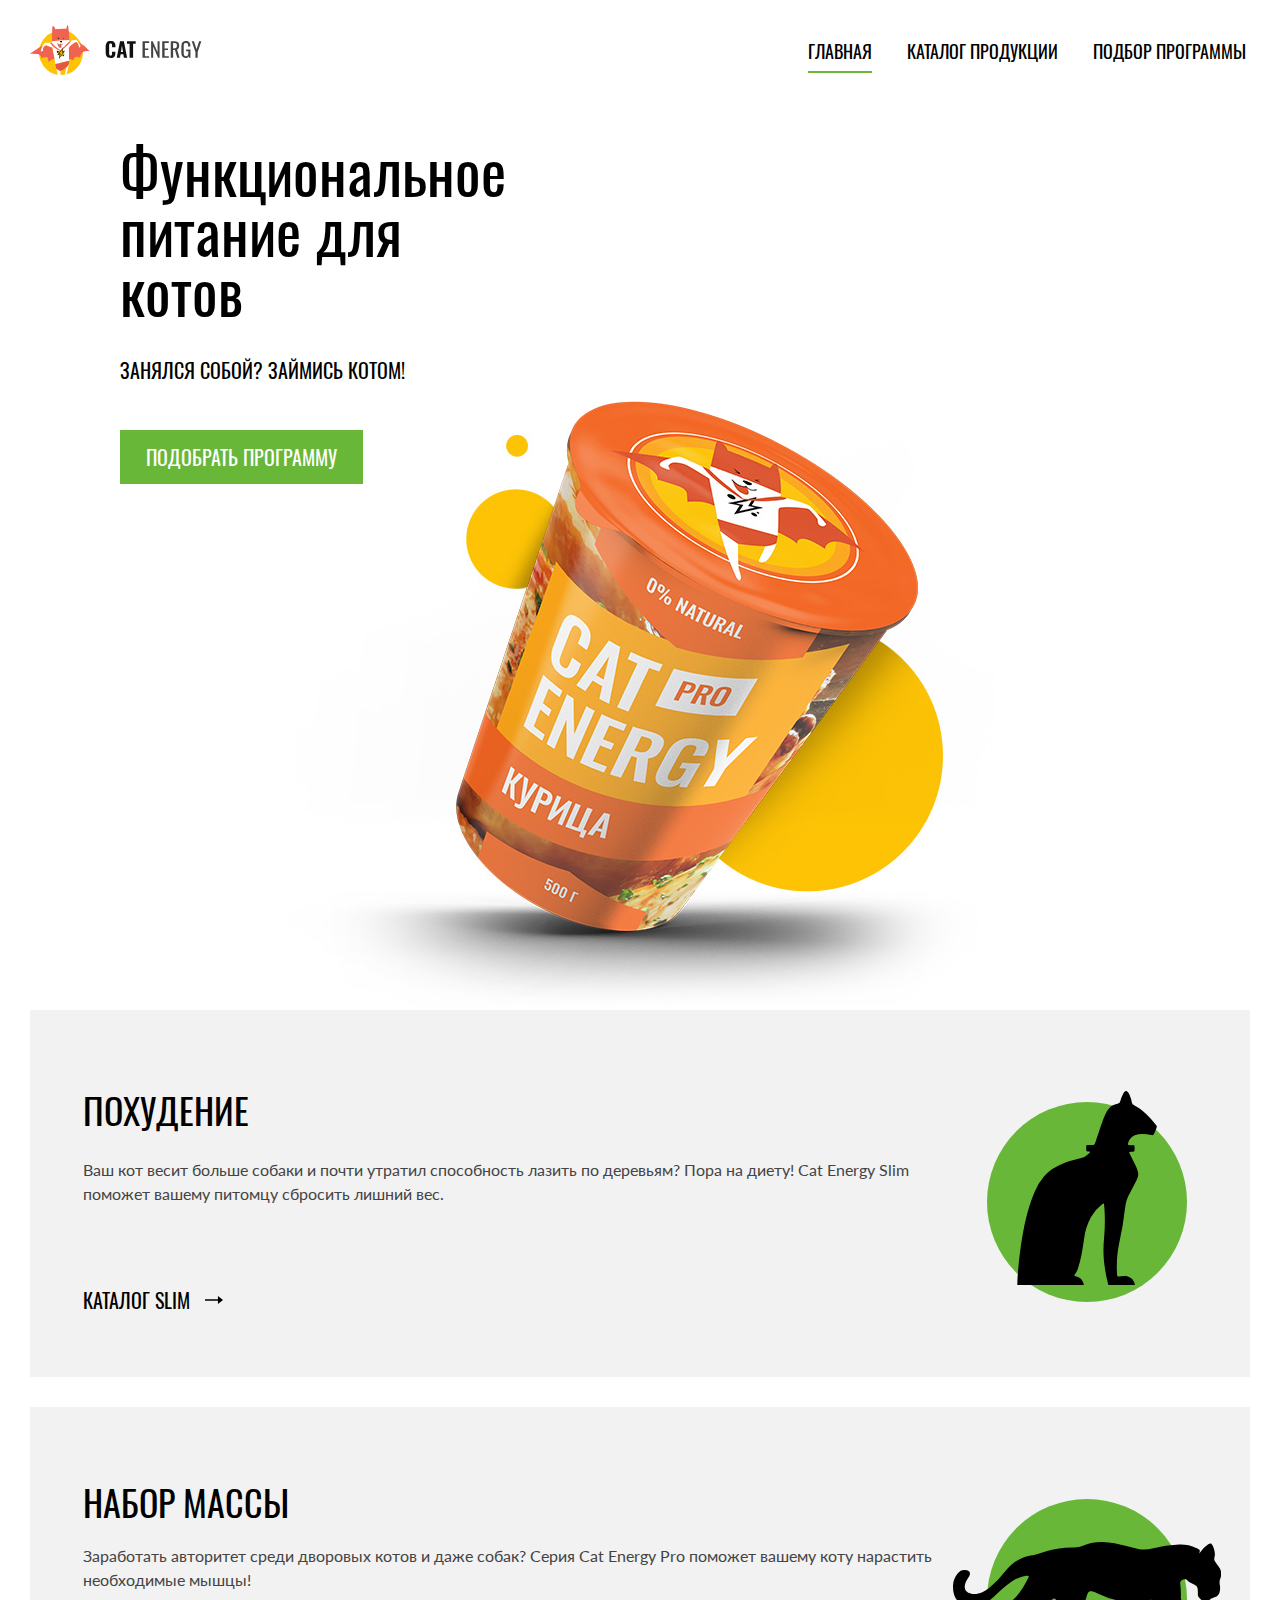
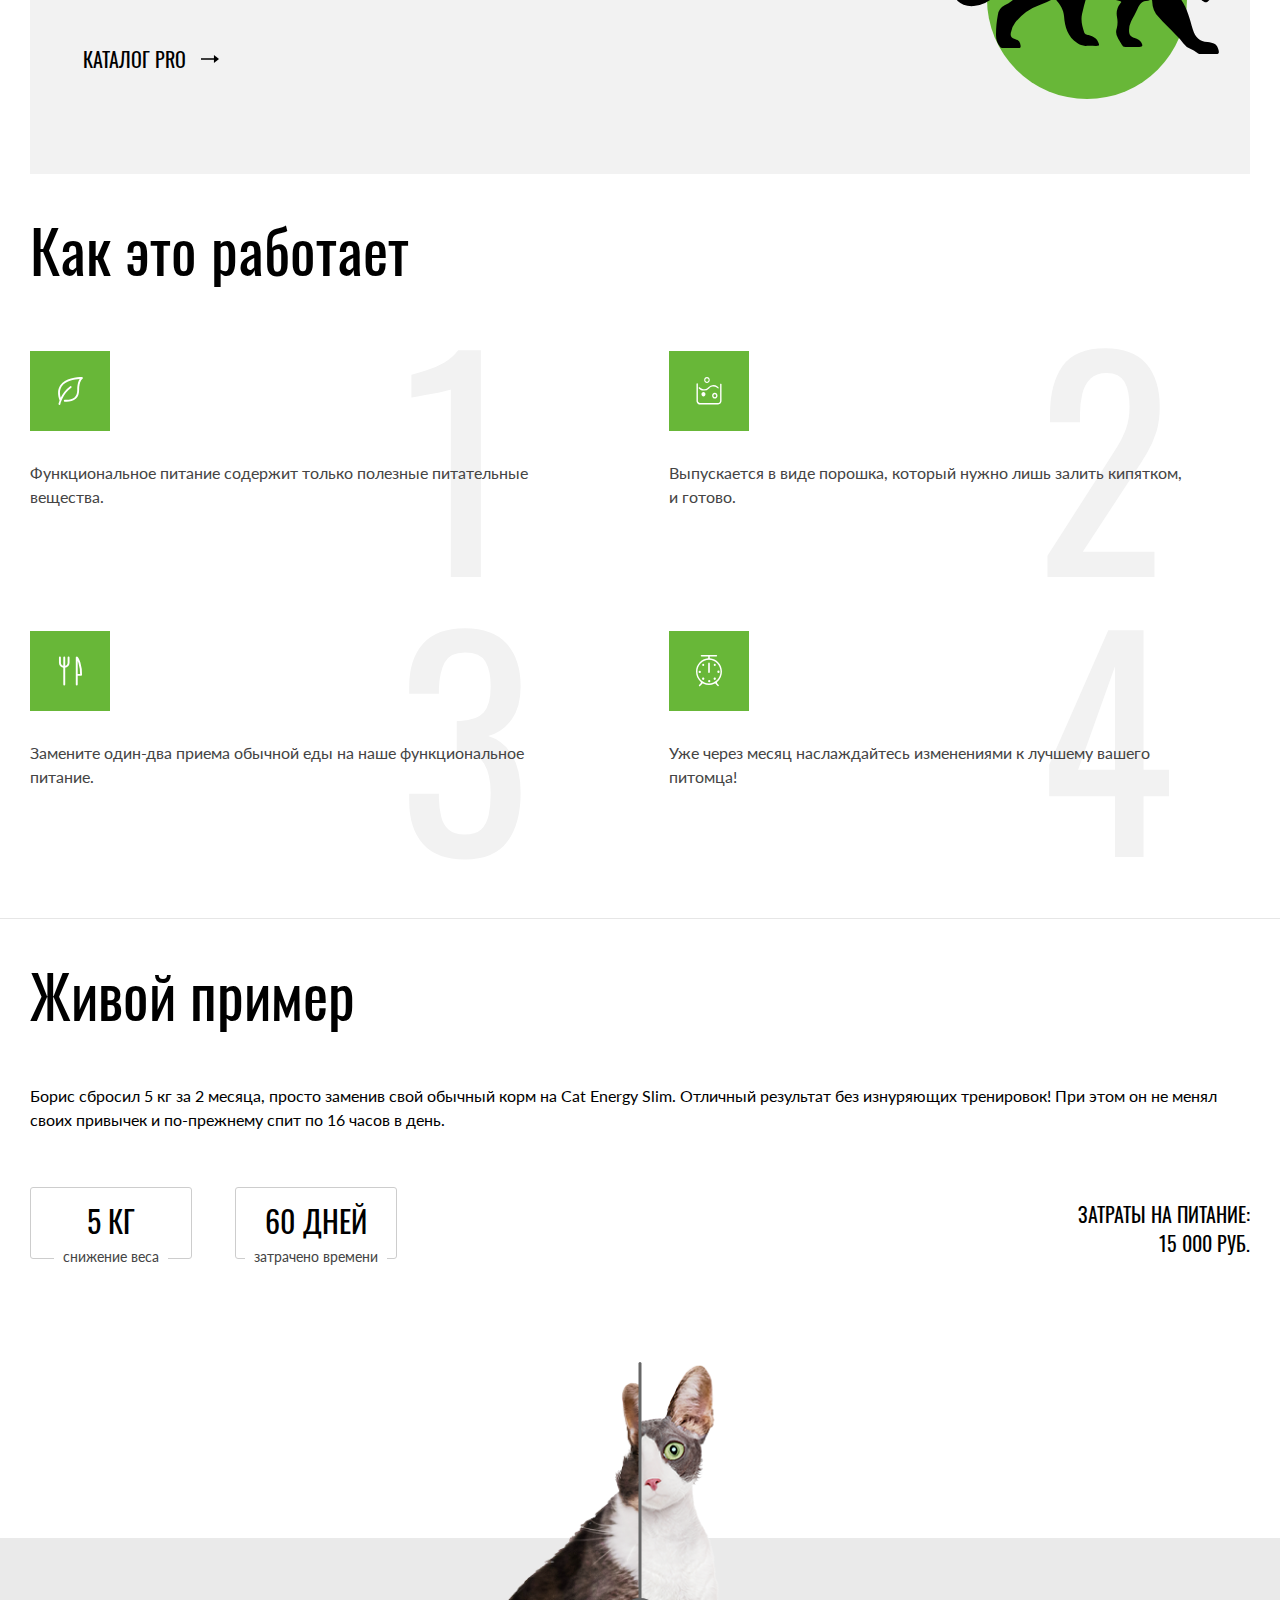
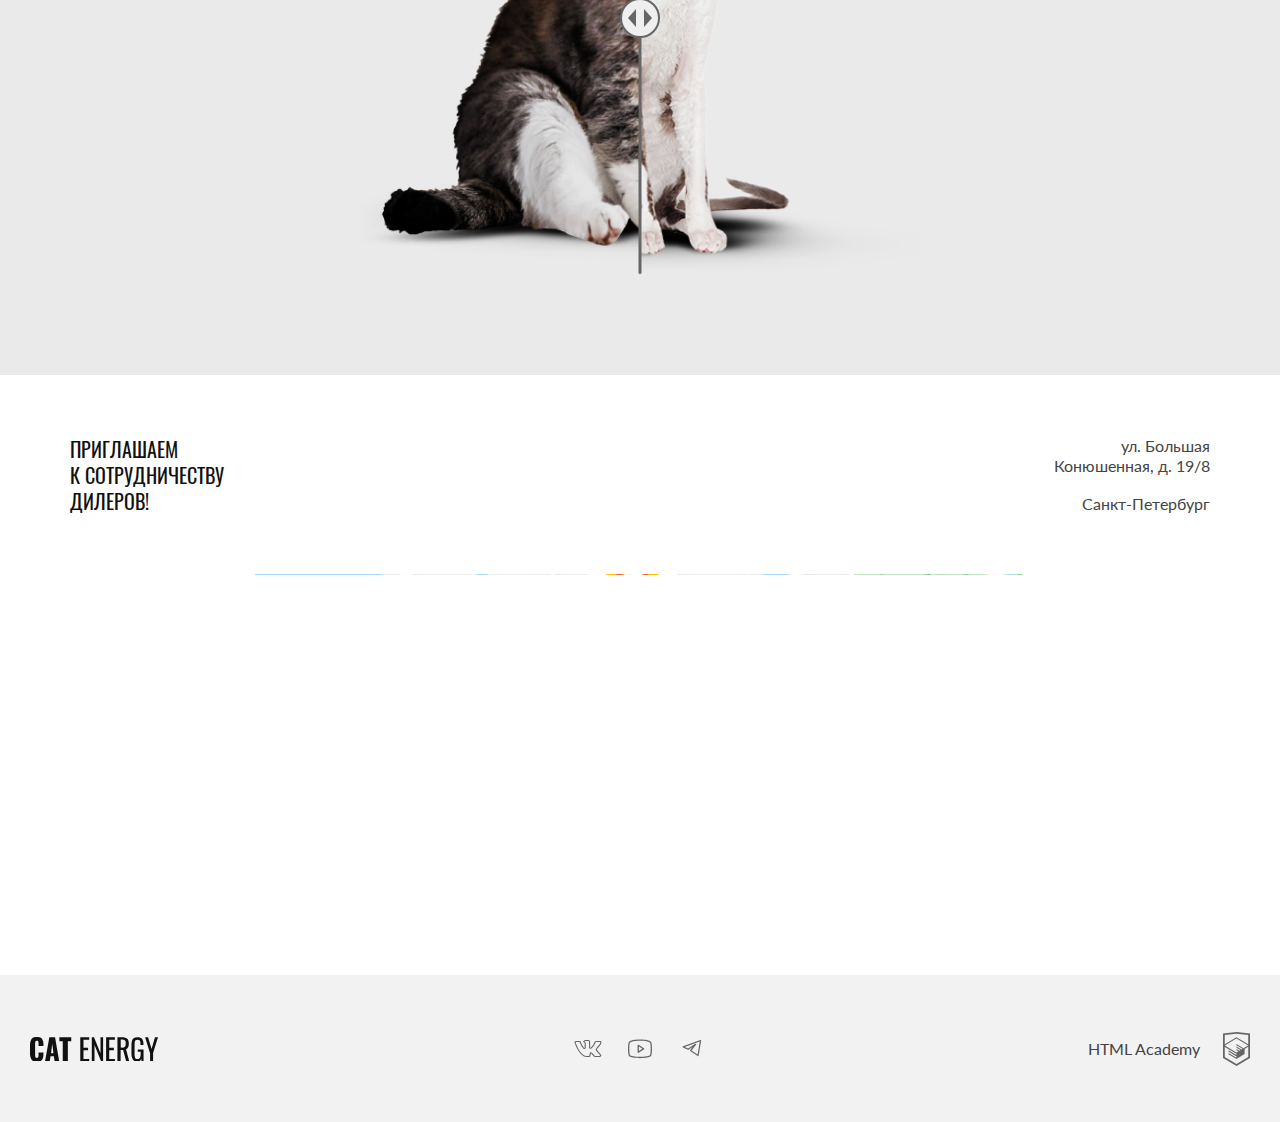
==== commit 047771cc: "Deploying to gh-pages from @ MakcimkoDG/2470113-cat-energy-31@081de5ba63293777c66b162dac2bd7912210f9" ====
--- a/index.html
+++ b/index.html
@@ -1 +1 @@
-<!DOCTYPE html><html class="page page--index" lang="ru"><head><meta charset="utf-8"><meta name="viewport" content="width=device-width,initial-scale=1"><title>Cat Energy: функциональное питание для котов</title><link rel="stylesheet" href="styles/styles.css"><link rel="icon" href="favicons/favicon.svg" type="image/svg+xml"><link rel="icon" href="favicon.ico"><!-- 16×16 --><link rel="manifest" href="manifest.webmanifest"><link rel="preload" fetchpriority="high" as="image" href="images/index-can@1x.png" type="image/png"><link rel="preload" fetchpriority="high" as="image" href="images/index-can@2x.png" type="image/png"><link rel="preload" fetchpriority="high" as="image" href="images/fat_cat@2x.png" type="image/png"><link rel="preload" fetchpriority="high" as="image" href="images/fat_cat@2x.png" type="image/png"><link rel="preload" fetchpriority="high" as="image" href="images/slim_cat@2x.png" type="image/png"><link rel="preload" fetchpriority="high" as="image" href="images/slim_cat@2x.png" type="image/png"><link rel="preload" fetchpriority="high" as="image" href="images/index-background-mobile.jpg" type="image/jpg"><link rel="preload" href="fonts/lato/Lato-Regular.woff2" as="font" type="font/woff2" crossorigin="anonymous"><link rel="preload" href="fonts/oswald/oswaldregular.woff2" as="font" type="font/woff2" crossorigin="anonymous"></head><body class="page__body body"><header class="body__header header" data-test="header"><div class="header__container logo-container"><a class="logo-container__logo logo logo--pic" href="index.html"><span class="visually-hidden">Логотип Cat Energy</span><picture class="logo__pic"><source media="(min-width: 1440px)" width="70" height="59" type="image/svg+xml" srcset="images/logo-pic-desktop.svg"><source media="(min-width: 768px)" width="60" height="50" type="image/svg+xml" srcset="images/logo-pic-tablet.svg"><img width="33" height="38" src="images/logo-pic-mobile.svg" alt="Логотип Cat Energy"></picture></a><a class="logo-container__logo logo logo--text" href="index.html"><span class="visually-hidden">Логотип Cat Energy</span><picture class="logo__text"><source media="(min-width: 1440px)" width="118" height="21" type="image/svg+xml" srcset="images/logo-text-desktop.svg"><source media="(min-width: 768px)" width="101" height="18" type="image/svg+xml" srcset="images/logo-text-tablet.svg"><img width="101" height="18" src="images/logo-text-mobile.svg" alt="Логотип Cat Energy"></picture></a><button class="logo-container__toggle logo-container__toggle--closed" type="button"><span class="visually-hidden">Открыть меню</span></button></div><nav class="header__nav navigation"><ul class="navigation__list"><li class="navigation__item navigation__item--active"><a href="index.html">Главная</a></li><li class="navigation__item"><a href="catalog.html">Каталог продукции</a></li><li class="navigation__item"><a href="program.html">Подбор программы</a></li></ul></nav></header><main class="body__content"><section class="promo" data-test="hero"><div class="promo__container"><h1 class="promo__title section-title section-title--l">Функциональное питание для котов</h1><p class="promo__description">Занялся собой? Займись котом!</p><a class="promo__button-link button-link button-link--l" href="program.html">Подобрать программу</a><picture class="promo__image"><source width="552" height="499" type="image/png" media="(min-width: 1440px)" srcset="images/index-can@1x.png, images/index-can@2x.png 2x"><source width="709" height="609" type="image/png" media="(min-width: 768px)" srcset="images/index-can-tablet@1x.png, images/index-can-tablet@2x.png 2x"><img src="images/index-can-mobile@2x.png" srcset="images/index-can-mobile@2x.png 2x" width="280" height="270" alt="Банка питания с курицей"></picture></div></section><section class="preferences" data-test="programs"><h2 class="preferences__title visually-hidden">Программы</h2><ul class="preferences__list"><li class="preferences__card card-index card-index--slim"><h3 class="card-index__title">Похудение</h3><p class="card-index__description">Ваш кот весит больше собаки и почти утратил способность лазить по деревьям? Пора на диету! Cat Energy Slim поможет вашему питомцу сбросить лишний вес.</p><div class="card-index__picture"></div><a class="card-index__link" href="catalog.html#slim">Каталог slim</a></li><li class="preferences__card card-index card-index--pro"><h3 class="card-index__title">Набор массы</h3><p class="card-index__description">Заработать авторитет среди дворовых котов и даже собак? Серия Cat Energy Pro поможет вашему коту нарастить необходимые мышцы!</p><a class="card-index__link" href="catalog.html№pro">Каталог pro</a></li></ul></section><section class="features" data-test="features"><h2 class="features__title section-title section-title--m">Как это работает</h2><ul class="features__list"><li class="features__item features__item--leaf">Функциональное питание содержит только полезные питательные вещества.</li><li class="features__item features__item--water">Выпускается в виде порошка, который нужно лишь залить кипятком, и готово.</li><li class="features__item features__item--meal">Замените один-два приема обычной еды на наше функциональное питание.</li><li class="features__item features__item--time">Уже через месяц наслаждайтесь изменениями к лучшему вашего питомца!</li></ul></section><section class="example" data-test="proof"><div class="example__container"><h2 class="example__title section-title section-title--m">Живой пример</h2><p class="example__description">Борис сбросил 5 кг за 2 месяца, просто заменив свой обычный корм на Cat Energy Slim. Отличный результат без изнуряющих тренировок! При этом он не менял своих привычек и по-прежнему спит по 16 часов в день.</p><ul class="example__list example-list"><li class="example-list__item example-item"><span class="example-item__key">5 кг</span> <span class="example-item__notice">снижение веса</span></li><li class="example-list__item example-item"><span class="example-item__key">60 дней</span> <span class="example-item__notice">затрачено времени</span></li></ul><p class="example__money"><span>Затраты на питание:</span> <span>15 000 руб.</span></p><div class="example__slider example-slider"><picture class="example-slider__img example-slider__img--fat"><source width="560" height="512" type="image/png" media="(min-width: 768px)" srcset="images/before-tablet@1x.png, images/before-tablet@2x.png 2x"><img src="images/before-mobile@1x.png" srcset="images/before-mobile@2x.png 2x" width="280" height="256" alt="Толстый кот"></picture><picture class="example-slider__img example-slider__img--slim"><source width="560" height="512" type="image/png" media="(min-width: 768px)" srcset="images/after-tablet@1x.png, images/after-tablet@2x.png 2x"><img src="images/after-mobile@1x.png" srcset="images/after-mobile@2x.png 2x" width="280" height="256" alt="Худой кот"></picture><button class="example-slider__button" type="button"><span class="visually-hidden">Изменить вид</span></button></div></div></section><section class="contacts"><div class="contacts__map contacts-map"><picture class="contacts-map__pic"><source width="1440" height="400" type="image/png" media="(min-width: 1440px)" srcset="images/map-desktop@1x.png, images/map-desktop@2x.png 2x"><source width="768" height="400" type="image/png" media="(min-width: 768px)" srcset="images/map-tablet@1x.png, images/map-tablet@2x.png 2x"><img width="320" height="362" src="images/map-mobile@1x.png" srset="images/map-mobile@2x.png 2x" alt="карта Петербурга"></picture><iframe class="contacts-map__frame visually-hidden" src="https://yandex.ru/map-widget/v1/?ll=30.325618%2C59.936778&mode=whatshere&utm_campaign=b2bpromo&utm_medium=referral&utm_source=sidesection&whatshere%5Bpoint%5D=30.322875%2C59.938280&whatshere%5Bzoom%5D=16.22&z=16.22"></iframe></div><div class="contacts__container"><h2 class="contacts__title">Приглашаем<br>к сотрудничеству дилеров!</h2><address class="contacts__address"><span>ул. Большая Конюшенная, д. 19/8</span><span>Санкт-Петербург</span></address></div></section></main><footer class="body__footer footer" data-test="footer"><div class="footer__container"><a class="footer__logo" href="index.html"><span class="visually-hidden">Логотип Cat Energy</span></a><ul class="footer__social-list social-list"><li class="social-list__item"><a class="social-list__link social-list__link--vk" href="#"><span class="visually-hidden">Мы ВКонтакте</span></a></li><li class="social-list__item"><a class="social-list__link social-list__link--yt" href="#"><span class="visually-hidden">Мы в YouTube</span></a></li><li class="social-list__item"><a class="social-list__link social-list__link--tg" href="#"><span class="visually-hidden">Мы в Телеграме</span></a></li></ul><a class="footer__copyright copyright" href="https://htmlacademy.ru/intensive/adaptive"><span class="copyright__text">HTML Academy</span></a></div></footer><script src="scripts/index.js"></script></body></html>+<!DOCTYPE html><html class="page page--index" lang="ru"><head><meta charset="utf-8"><meta name="viewport" content="width=device-width,initial-scale=1"><title>Cat Energy: функциональное питание для котов</title><link rel="stylesheet" href="styles/styles.css"><link rel="icon" href="favicons/favicon.svg" type="image/svg+xml"><link rel="icon" href="favicon.ico"><!-- 16×16 --><link rel="manifest" href="manifest.webmanifest"><link rel="preload" fetchpriority="high" as="image" href="images/index-can@1x.png" type="image/png"><link rel="preload" fetchpriority="high" as="image" href="images/index-can@2x.png" type="image/png"><link rel="preload" fetchpriority="high" as="image" href="images/fat_cat@2x.png" type="image/png"><link rel="preload" fetchpriority="high" as="image" href="images/fat_cat@2x.png" type="image/png"><link rel="preload" fetchpriority="high" as="image" href="images/slim_cat@2x.png" type="image/png"><link rel="preload" fetchpriority="high" as="image" href="images/slim_cat@2x.png" type="image/png"><link rel="preload" fetchpriority="high" as="image" href="images/index-background-mobile.jpg" type="image/jpg"><link rel="preload" href="fonts/lato/Lato-Regular.woff2" as="font" type="font/woff2" crossorigin="anonymous"><link rel="preload" href="fonts/oswald/oswaldregular.woff2" as="font" type="font/woff2" crossorigin="anonymous"></head><body class="page__body body"><header class="body__header header" data-test="header"><div class="header__container logo-container"><a class="logo-container__logo logo logo--pic" href="index.html"><span class="visually-hidden">Логотип Cat Energy</span><picture class="logo__pic"><source media="(min-width: 1440px)" width="70" height="59" type="image/svg+xml" srcset="images/logo-pic-desktop.svg"><source media="(min-width: 768px)" width="60" height="50" type="image/svg+xml" srcset="images/logo-pic-tablet.svg"><img width="33" height="38" src="images/logo-pic-mobile.svg" alt="Логотип Cat Energy"></picture></a><a class="logo-container__logo logo logo--text" href="index.html"><span class="visually-hidden">Логотип Cat Energy</span><picture class="logo__text"><source media="(min-width: 1440px)" width="118" height="21" type="image/svg+xml" srcset="images/logo-text-desktop.svg"><source media="(min-width: 768px)" width="101" height="18" type="image/svg+xml" srcset="images/logo-text-tablet.svg"><img width="101" height="18" src="images/logo-text-mobile.svg" alt="Логотип Cat Energy"></picture></a><button class="logo-container__toggle logo-container__toggle--closed" type="button"><span class="visually-hidden">Открыть меню</span></button></div><nav class="header__nav navigation"><ul class="navigation__list"><li class="navigation__item navigation__item--active"><a href="index.html">Главная</a></li><li class="navigation__item"><a href="catalog.html">Каталог продукции</a></li><li class="navigation__item"><a href="program.html">Подбор программы</a></li></ul></nav></header><main class="body__content"><section class="promo" data-test="hero"><div class="promo__container"><h1 class="promo__title section-title section-title--l">Функциональное питание для котов</h1><p class="promo__description">Занялся собой? Займись котом!</p><a class="promo__button-link button-link button-link--l" href="program.html">Подобрать программу</a><picture class="promo__image"><source width="552" height="499" type="image/png" media="(min-width: 1440px)" srcset="images/index-can@2x.png, images/index-can@2x.png 2x"><source width="709" height="609" type="image/png" media="(min-width: 768px)" srcset="images/index-can-tablet@2x.png, images/index-can-tablet@2x.png 2x"><img src="images/index-can-mobile@2x.png" srcset="images/index-can-mobile@2x.png 2x" width="280" height="270" alt="Банка питания с курицей"></picture></div></section><section class="preferences" data-test="programs"><h2 class="preferences__title visually-hidden">Программы</h2><ul class="preferences__list"><li class="preferences__card card-index card-index--slim"><h3 class="card-index__title">Похудение</h3><p class="card-index__description">Ваш кот весит больше собаки и почти утратил способность лазить по деревьям? Пора на диету! Cat Energy Slim поможет вашему питомцу сбросить лишний вес.</p><div class="card-index__picture"></div><a class="card-index__link" href="catalog.html#slim">Каталог slim</a></li><li class="preferences__card card-index card-index--pro"><h3 class="card-index__title">Набор массы</h3><p class="card-index__description">Заработать авторитет среди дворовых котов и даже собак? Серия Cat Energy Pro поможет вашему коту нарастить необходимые мышцы!</p><a class="card-index__link" href="catalog.html№pro">Каталог pro</a></li></ul></section><section class="features" data-test="features"><h2 class="features__title section-title section-title--m">Как это работает</h2><ul class="features__list"><li class="features__item features__item--leaf">Функциональное питание содержит только полезные питательные вещества.</li><li class="features__item features__item--water">Выпускается в виде порошка, который нужно лишь залить кипятком, и готово.</li><li class="features__item features__item--meal">Замените один-два приема обычной еды на наше функциональное питание.</li><li class="features__item features__item--time">Уже через месяц наслаждайтесь изменениями к лучшему вашего питомца!</li></ul></section><section class="example" data-test="proof"><div class="example__container"><h2 class="example__title section-title section-title--m">Живой пример</h2><p class="example__description">Борис сбросил 5 кг за 2 месяца, просто заменив свой обычный корм на Cat Energy Slim. Отличный результат без изнуряющих тренировок! При этом он не менял своих привычек и по-прежнему спит по 16 часов в день.</p><ul class="example__list example-list"><li class="example-list__item example-item"><span class="example-item__key">5 кг</span> <span class="example-item__notice">снижение веса</span></li><li class="example-list__item example-item"><span class="example-item__key">60 дней</span> <span class="example-item__notice">затрачено времени</span></li></ul><p class="example__money"><span>Затраты на питание:</span> <span>15 000 руб.</span></p><div class="example__slider example-slider"><picture class="example-slider__img example-slider__img--fat"><source width="560" height="512" type="image/png" media="(min-width: 768px)" srcset="images/before-tablet@2x.png, images/before-tablet@2x.png 2x"><img src="images/before-mobile@1x.png" srcset="images/before-mobile@2x.png 2x" width="280" height="256" alt="Толстый кот"></picture><picture class="example-slider__img example-slider__img--slim"><source width="560" height="512" type="image/png" media="(min-width: 768px)" srcset="images/after-tablet@2x.png, images/after-tablet@2x.png 2x"><img src="images/after-mobile@2x.png" srcset="images/after-mobile@2x.png 2x" width="280" height="256" alt="Худой кот"></picture><button class="example-slider__button" type="button"><span class="visually-hidden">Изменить вид</span></button></div></div></section><section class="contacts"><div class="contacts__map contacts-map"><picture class="contacts-map__pic"><source width="1440" height="400" type="image/png" media="(min-width: 1440px)" srcset="images/map-desktop@1x.png, images/map-desktop@2x.png 2x"><source width="768" height="400" type="image/png" media="(min-width: 768px)" srcset="images/map-tablet@1x.png, images/map-tablet@2x.png 2x"><img width="320" height="362" src="images/map-mobile@1x.png" srset="images/map-mobile@2x.png 2x" alt="карта Петербурга"></picture><iframe class="contacts-map__frame visually-hidden" src="https://yandex.ru/map-widget/v1/?ll=30.325618%2C59.936778&mode=whatshere&utm_campaign=b2bpromo&utm_medium=referral&utm_source=sidesection&whatshere%5Bpoint%5D=30.322875%2C59.938280&whatshere%5Bzoom%5D=16.22&z=16.22"></iframe></div><div class="contacts__container"><h2 class="contacts__title">Приглашаем<br>к сотрудничеству дилеров!</h2><address class="contacts__address"><span>ул. Большая Конюшенная, д. 19/8</span><span>Санкт-Петербург</span></address></div></section></main><footer class="body__footer footer" data-test="footer"><div class="footer__container"><a class="footer__logo" href="index.html"><span class="visually-hidden">Логотип Cat Energy</span></a><ul class="footer__social-list social-list"><li class="social-list__item"><a class="social-list__link social-list__link--vk" href="#"><span class="visually-hidden">Мы ВКонтакте</span></a></li><li class="social-list__item"><a class="social-list__link social-list__link--yt" href="#"><span class="visually-hidden">Мы в YouTube</span></a></li><li class="social-list__item"><a class="social-list__link social-list__link--tg" href="#"><span class="visually-hidden">Мы в Телеграме</span></a></li></ul><a class="footer__copyright copyright" href="https://htmlacademy.ru/intensive/adaptive"><span class="copyright__text">HTML Academy</span></a></div></footer><script src="scripts/index.js"></script></body></html>--- a/styles/styles.css
+++ b/styles/styles.css
@@ -1 +1 @@
-@font-face{font-family:Oswald;font-weight:400;font-style:normal;src:url(../fonts/oswald/oswaldregular.woff2)format("woff2");font-display:swap}@font-face{font-family:Lato;font-weight:400;font-style:normal;src:url(../fonts/lato/Lato-Regular.woff2)format("woff2");font-display:swap}@media (width>=768px){.button-link--l{font-size:20px;line-height:26px}}@font-face{font-family:Oswald;font-weight:400;font-style:normal;src:url(../fonts/oswald/oswaldregular.woff2)format("woff2");font-display:swap}@font-face{font-family:Lato;font-weight:400;font-style:normal;src:url(../fonts/lato/Lato-Regular.woff2)format("woff2");font-display:swap}body{margin:0;padding:0;font-family:Lato,Arial,sans-serif;font-size:14px;line-height:18px}.visually-hidden{clip:rect(0 0 0 0);border:0;width:1px;height:1px;margin:-1px;padding:0;position:absolute;overflow:hidden}.button-link{color:#fff;text-transform:uppercase;text-align:center;box-sizing:border-box;background-color:#68b738;border:0;width:100%;padding:10px;font-family:Oswald,Tahoma,sans-serif;font-size:16px;line-height:20px;text-decoration:none;display:block}.button-link:hover{background-color:#5eaa2f}.button-link:focus{background-color:#5eaa2f;outline:none}.button-link:active{color:#ffffff4d}.button-link--l{color:#fff;text-transform:uppercase;text-align:center;box-sizing:border-box;background-color:#68b738;border:0;width:100%;padding:10px;font-family:Oswald,Tahoma,sans-serif;font-size:16px;line-height:20px;text-decoration:none;display:block}.button-link--l:hover{background-color:#5eaa2f}.button-link--l:focus{background-color:#5eaa2f;outline:none}.button-link--l:active{color:#ffffff4d}@media (width>=768px){.button-link--l{font-size:20px;line-height:26px}}header{background-color:#fff;border-bottom:1px solid #d9d9d9;flex-direction:column;padding:13px 20px 0;display:flex}@media (width>=768px){header{box-sizing:border-box;border-bottom:none;flex-direction:row;align-items:center;width:100%;max-width:1440px;padding:25px 30px}}@media (width>=1440px){header{margin:0 auto;padding:55px 110px}.page--index .header{background-color:#0000;position:absolute;left:0;right:0}}.logo-container{box-sizing:border-box;flex-direction:row;justify-content:space-between;align-items:center;margin-bottom:13px;display:flex}@media (width>=768px){.logo-container{justify-content:flex-start;width:auto;margin-bottom:0;margin-right:auto}}.logo-container__toggle{box-sizing:border-box;background-color:#0000;background-position:100%;background-repeat:no-repeat;background-size:24px;border:0;width:33px;height:38px;padding:0}@media (width>=768px){.logo-container__toggle{display:none}}.logo-container__toggle--closed{background-image:url(../icons/stack.svg#icon-hamburger)}.logo-container__toggle--opened{background-image:url(../icons/stack.svg#icon-close)}.logo{text-decoration:none;display:block}@media (width>=768px){.logo{align-items:start}}.logo img{display:block}@media (width>=768px){.logo--pic{margin-right:13px}}.logo--text{margin:0 auto}.logo:hover{opacity:.8}.logo:active{opacity:.6}.logo__text{margin:0;padding:0;display:block}.navigation__list{z-index:3;background-color:#fff;flex-direction:column;width:100%;margin:0 0 0 -20px;padding:0;list-style:none;display:flex;position:absolute}@media (width>=768px){.navigation__list{background-color:#0000;flex-direction:row;gap:35px;margin-top:1px;margin-left:0;margin-right:4px;display:flex;position:relative}}@media (width>=1440px){.navigation__list{gap:34px;margin-right:0}}.navigation__list--hidden{display:none}@media (width>=768px){.navigation__list--hidden{display:flex}}.navigation__item{border-top:1px solid #e6e6e6}@media (width>=768px){.navigation__item{border-top:0}}.navigation__item:last-child{border-bottom:1px solid #e6e6e6}@media (width>=768px){.navigation__item:last-child{border-bottom:0}}.navigation__item a{color:#000;text-transform:uppercase;box-sizing:border-box;text-align:center;margin:0;padding:22px 50px 24px;font-family:Oswald,Tahoma,sans-serif;font-size:20px;font-weight:400;line-height:20px;text-decoration:none;display:block}@media (width>=768px){.navigation__item a{padding:0;font-size:18px;line-height:24px}}@media (width>=1440px){.navigation__item a{font-size:20px;line-height:30px}}.navigation__item a:hover,.navigation__item a:focus{opacity:.6}.navigation__item a:active{opacity:.3}@media (width>=1440px){.page--index .navigation__item a{color:#fff}}@media (width>=768px){.navigation__item--active{text-underline-position:under;text-underline-offset:8px;-webkit-text-decoration:underline #68b738;text-decoration:underline #68b738;text-decoration-thickness:2px}}@media (width>=1440px){.page--index .navigation__item--active{text-decoration-color:#fff}}.page{height:100%}.page__body{grid-template-rows:auto 1fr auto;min-height:100%;margin:0;padding:0;display:grid}@media (width>=1440px){.page--index .page__body{grid-template-rows:1fr auto}}.promo{box-sizing:border-box;background-color:#0000;background-image:linear-gradient(#68b738d9 0% 63%,#fff 63% 66%),url(../images/index-background-mobile@1x.jpg);background-position:top;background-repeat:no-repeat;background-size:110%;background-attachment:scroll,scroll;background-origin:padding-box,padding-box;background-clip:border-box,border-box;margin:0 0 20px;padding:0}@media (resolution>=2dppx){.promo{background:linear-gradient(#68b738d9 0% 63%,#fff 63% 66%),url(../images/index-background-mobile@2x.jpg) 50%/cover}}@media (width>=768px){.promo{background:#fff;margin-bottom:-83px}}@media (width>=1440px){.promo{background-color:#0000;background-image:linear-gradient(90deg,#fff 50%,#68b738d9 50% 100%),url(../images/index-background-desktop@1x.jpg),linear-gradient(#4e4d53 0% 100%);background-position:50%,calc(100% + 320px),50%;background-repeat:no-repeat;background-size:auto,contain,auto;background-attachment:scroll,scroll,scroll;background-origin:padding-box,padding-box,padding-box;background-clip:border-box,border-box,border-box;width:100%;height:auto;margin:0 0 82px}}@media (width>=1440px) and (resolution>=2dppx){.promo{background-color:#0000;background-image:linear-gradient(90deg,#fff 50%,#68b738d9 50% 100%),url(../images/index-background-desktop@2x.jpg),linear-gradient(#4e4d53 0% 100%);background-position:50%,calc(100% + 320px),50%;background-repeat:no-repeat;background-size:auto,contain,auto;background-attachment:scroll,scroll,scroll;background-origin:padding-box,padding-box,padding-box;background-clip:border-box,border-box,border-box}}.promo__container{box-sizing:border-box;flex-direction:column;padding:0 20px;display:flex}@media (width>=768px){.promo__container{padding:0 30px}}@media (width>=1440px){.promo__container{box-sizing:border-box;flex-wrap:wrap;align-items:flex-start;max-width:1440px;max-height:694px;margin:0 auto;padding:0 110px 52px}}.promo__title{color:#fff;text-align:center;order:1;margin:27px 10px 25px;padding:0}@media (width>=768px){.promo__title{color:#000;text-align:left;max-width:416px;margin:40px auto 40px 90px}}@media (width>=1440px){.promo__title{margin:224px auto 40px 80px}}.promo__description{color:#fff;text-transform:uppercase;text-align:center;order:2;margin:0 0 29px;padding:0;font-family:Oswald,Tahoma,sans-serif;font-size:14px;line-height:14px}@media (width>=768px){.promo__description{color:#000;text-align:left;margin:0 auto 50px 90px;font-size:20px;line-height:20px}}@media (width>=1440px){.promo__description{margin:0 auto 52px 80px}}.promo__button-link{order:4;width:100%}@media (width>=768px){.promo__button-link{z-index:1;order:3;max-width:-moz-fit-content;max-width:fit-content;margin:0 auto 0 90px;padding:14px 26px}}@media (width>=1440px){.promo__button-link{margin:0 auto 40px 80px;padding:14px 26px;font-size:20px;line-height:26px}}.promo__image{order:3;align-items:center;width:280px;height:auto;margin:0 auto 3px;padding:0;display:flex;position:relative}@media (width>=768px){.promo__image{order:4;width:709px;height:609px;margin-bottom:0;top:-83px}}@media (width>=1440px){.promo__image{width:552px;height:499px;margin-top:143px;top:0;left:-178px}}.promo_image img{display:block}.section-title{font-family:Oswald,Tahoma,sans-serif;font-weight:400}.section-title--sm{font-size:24px;line-height:24px}@media (width>=768px){.section-title{font-size:32px;line-height:32px}}@media (width>=1440px){.section-title{font-size:40px;line-height:40px}}.section-title--m{font-size:36px;line-height:40px}@media (width>=768px){.section-title--m{font-size:60px;line-height:60px}}@media (width>=1440px){.section-title--m{font-size:60px;line-height:60px}}.section-title--l{font-size:36px;line-height:36px}@media (width>=768px){.section-title--l{font-size:60px;line-height:60px}}@media (width>=1440px){.section-title--l{font-size:60px;line-height:60px}}.preferences{max-width:1440px;margin:0 20px 20px}@media (width>=768px){.preferences{margin:0 30px 45px}}@media (width>=1440px){.preferences{max-width:1440px;margin:0 auto 71px}}.preferences__list{flex-direction:column;gap:20px;margin:0;padding:0;display:flex}@media (width>=768px){.preferences__list{gap:30px}}@media (width>=1440px){.preferences__list{flex-direction:row;gap:80px;margin:0 110px}}.card-index{background-color:#f2f2f2;grid-template-columns:50px 1fr;gap:0 20px;padding:24px 20px 18px;display:grid;position:relative}@media (width>=768px){.card-index{grid-template-columns:1fr 200px;gap:0 53px;padding:77px 63px 53px 53px}}@media (width>=1440px){.card-index{grid-template-columns:100px 1fr;gap:0 62px;width:50%;padding:45px 52px 55px}}.card-index:before{content:"";background-color:#68b738;border-radius:50%;width:50px;height:50px;margin-bottom:22px;display:block}@media (width>=768px){.card-index:before{order:2;grid-area:1/2/5/3;width:200px;height:200px;margin-top:15px;margin-left:auto}}@media (width>=1440px){.card-index:before{z-index:1;grid-column:1/2;width:100px;height:100px;margin-top:0;margin-bottom:39px;margin-right:62px}}.card-index--slim:after{content:"";z-index:2;background-image:url(../icons/stack.svg#cat-slim);background-position:50%;background-repeat:no-repeat;width:36px;height:50px;display:block;position:absolute;top:21px;left:27px}@media (width>=768px){.card-index--slim:after{width:140px;height:194px;top:81px;left:auto;right:93px}}@media (width>=1440px){.card-index--slim:after{width:70px;height:97px;top:41px;left:67px}}.card-index--pro:after{content:"";z-index:2;background-image:url(../icons/stack.svg#cat-pro);background-position:50%;background-repeat:no-repeat;width:67px;height:28px;display:block;position:absolute;top:35px;left:12px}@media (width>=768px){.card-index--pro:after{width:268px;height:112px;top:135px;left:auto;right:29px}}@media (width>=1440px){.card-index--pro:after{width:134px;height:56px;top:67px;left:33px}}.card-index__title{color:#000;text-transform:uppercase;align-items:center;margin:0 0 25px;padding:0;font-family:Oswald,Tahoma,sans-serif;font-size:24px;font-weight:400;line-height:37px;display:flex;position:relative}@media (width>=768px){.card-index__title{margin-bottom:24px;font-size:36px;line-height:36px}}@media (width>=1440px){.card-index__title{height:100px;margin-bottom:0;font-size:36px;line-height:36px}}.card-index__description{color:#444;grid-column:1/-1;width:100%;margin:0 0 16px;padding:0;font-family:Lato,Arial,sans-serif;font-size:14px;line-height:18px}@media (width>=768px){.card-index__description{grid-column:1/2;margin-bottom:48px;font-family:Lato,Arial,sans-serif;font-size:16px;line-height:24px}}@media (width>=1440px){.card-index__description{grid-column:1/-1;margin-bottom:24px}}.card-index__description:after{content:"";border-bottom:1px solid #d9d9d9;grid-column:1/-1;width:100%;margin-top:21px;display:block}@media (width>=768px){.card-index__description:after{display:none}}.card-index__link{color:#000;text-transform:uppercase;flex-flow:wrap;grid-column:1/-1;align-items:center;padding:4px 0;font-family:Oswald,Tahoma,sans-serif;font-size:16px;font-weight:400;line-height:16px;text-decoration:none;display:flex}@media (width>=768px){.card-index__link{grid-column:1/2;font-size:20px;line-height:30px}}@media (width>=1440px){.card-index__link{grid-column:1/-1}}.card-index__link:after{content:"";background-image:url(../icons/stack.svg#icon-arrow);background-position:50%;background-repeat:no-repeat;background-size:100%;width:24px;height:12px;margin-left:15px;display:block}.card-index__link:hover:after,.card-index__link:focus:after{width:32px}.card-index__link:active{opacity:.3}.features{box-sizing:border-box;margin:0;padding:0 20px 29px}@media (width>=768px){.features{border-bottom:1px solid #e6e6e6;margin:0 0 45px;padding:0 0 47px}}@media (width>=1440px){.features{border-bottom:0;max-width:1440px;margin:0 auto;padding:0 110px 32px}}.features__title{margin:0 0 40px;padding:0}@media (width>=768px){.features__title{margin-bottom:32px;padding:0 30px}}@media (width>=1440px){.features__title{padding:0}}.features__list{counter-reset:features 0;flex-direction:column;margin:0;padding:0;list-style:none;display:flex}@media (width>=768px){.features__list{grid-template-columns:calc(50% - 1px) 1fr;display:grid}}@media (width>=1440px){.features__list{grid-template-columns:repeat(4,324px);display:grid}}.features__item{counter-increment:features 1;color:#444;flex-direction:row;align-items:center;margin:0;padding:0 0 20px;font-family:Lato,Arial,sans-serif;font-size:14px;line-height:18px;display:flex}@media (width>=768px){.features__item{z-index:1;box-sizing:border-box;flex-direction:column;align-items:flex-start;width:100%;min-height:280px;padding:40px 95px 0 30px;font-family:Lato,Arial,sans-serif;font-size:16px;line-height:24px;position:relative}}@media (width>=1440px){.features__item{width:250px;min-height:240px;margin-top:40px;padding:0}}.features__item:before{content:"";background-color:#68b738;background-position:50%;background-repeat:no-repeat;flex-shrink:0;width:60px;height:60px;margin-right:20px;display:block}@media (width>=768px){.features__item:before{width:80px;height:80px;margin-bottom:30px;margin-right:0}.features__list li:after{content:counters(features,"");text-align:center;color:#f2f2f2;z-index:-1;width:auto;height:280px;font-family:Oswald,Tahoma,sans-serif;font-size:280px;font-weight:400;line-height:280px;position:absolute;top:0;right:107px}}@media (width>=1440px){.features__list li:after{top:-40px;right:0}.features__list li:first-child{width:230px}}.features__list li:first-child:after{right:130px}@media (width>=1440px){.features__list li:first-child:after{right:7px}.features__list li:nth-child(2){width:246px}}.features__list li:nth-child(2):after{right:110px}@media (width>=1440px){.features__list li:nth-child(2):after{right:0}.features__list li:nth-child(3){width:247px}}.features__item--leaf:before{background-image:url(../icons/stack.svg#icon-leaf);background-size:25px}.features__item--water:before{background-image:url(../icons/stack.svg#icon-water);background-size:26px}.features__item--meal:before{background-image:url(../icons/stack.svg#icon-eat);background-size:25px}.features__item--time:before{background-image:url(../icons/stack.svg#icon-time);background-size:26px}.example{background-color:#eaeaea;width:100%}@media (width>=768px){.example{background:linear-gradient(#fff 574px,#eaeaea 574px 100%)}}@media (width>=1440px){.example{background:linear-gradient(#fff 135px,#f2f2f2 135px 100%)}}.example__container{box-sizing:border-box;width:100%;padding:25px 20px 40px}@media (width>=768px){.example__container{grid-template-rows:repeat(4,auto);grid-template-columns:1fr 1fr;padding:0 30px 101px;display:grid}}@media (width>=1440px){.example__container{grid-template-columns:1fr 560px;max-width:1440px;margin:0 auto;padding:0 110px 75px;display:grid}}.example__title{width:100%;margin:0 0 40px;padding:0}@media (width>=768px){.example__title{grid-column:1/3;margin-bottom:60px}}@media (width>=1440px){.example__title{grid-column:1/2;width:auto;margin-bottom:146px;display:block}}.example__description{margin:0 0 20px;padding:0;font-family:Lato,Arial,sans-serif;font-size:14px;line-height:18px}@media (width>=768px){.example__description{grid-column:1/3;margin-bottom:55px;font-size:16px;line-height:24px}}@media (width>=1440px){.example__description{grid-column:1/2;width:432px;margin-bottom:69px}}.example__list{justify-content:center;margin:0 auto 34px;padding:0}@media (width>=768px){.example__list{grid-column:1/2;margin:0 auto 103px 0}}@media (width>=1440px){.example__list{grid-column:1/2;width:366px;margin-bottom:60px}}.example__money{color:#000;text-transform:uppercase;width:-moz-fit-content;width:fit-content;margin:0 auto 20px;font-family:Oswald,Tahoma,sans-serif;font-size:14px;line-height:20px}@media (width>=768px){.example__money{flex-direction:column;grid-column:2/3;align-self:end;align-items:flex-end;gap:9px;margin-bottom:109px;margin-right:0;font-size:20px;line-height:20px;display:flex}}@media (width>=1440px){.example__money{flex-direction:row;grid-column:1/2;justify-content:flex-start;gap:63px;margin:0}}.example-list{flex-direction:row;gap:32px;padding:0;list-style:none;display:flex}@media (width>=768px){.example-list{gap:43px}}.example-item{position:relative}.example-item__key{color:#000;text-transform:uppercase;text-align:center;box-sizing:border-box;border:1px solid #cdcdcd;border-radius:3px;justify-content:center;align-items:center;width:124px;height:56px;font-family:Oswald,Tahoma,sans-serif;font-size:24px;font-weight:400;line-height:24px;display:flex}@media (width>=768px){.example-item__key{width:162px;min-height:72px;padding-top:15px;padding-bottom:20px;font-size:30px;line-height:37px}}.example-item__notice{text-align:center;color:#444;box-sizing:border-box;background-color:#eaeaea;justify-content:center;width:87px;margin:0 auto;padding:0 5px;font-family:Lato,Arial,sans-serif;font-size:12px;line-height:12px;display:flex;position:absolute;bottom:-17px;left:0;right:0}@media (width>=768px){.example-item__notice{background-color:#fff;width:-moz-fit-content;width:fit-content;padding:0 9px;font-size:14px;line-height:14px;bottom:-5px}}@media (width>=1440px){.example-item__notice{background-color:#f2f2f2}}.example-slider{aspect-ratio:auto 280/256;width:280px;margin:0 auto;position:relative}@media (width>=768px){.example-slider{grid-column:1/3;width:560px;height:512px;margin:0 auto}}@media (width>=1440px){.example-slider{grid-area:1/2/5/-1;width:560px;height:512px}}.example-slider__img{aspect-ratio:auto 280/256;width:280px;height:256px;margin:0 auto;padding:0}@media (width>=768px){.example-slider__img{width:560px;height:100%}}.example-slider__img--fat{justify-content:left;width:50%;display:flex;position:absolute;overflow:hidden}.example-slider__img--slim{justify-content:right;width:50%;display:flex;position:absolute;overflow:hidden;transform:translate(100%)}.example-slider__button{z-index:2;border:2px solid #666;border-radius:50%;width:40px;height:40px;display:block;position:absolute;top:50%;left:50%;transform:translate(-50%,-50%)}.example-slider__button:before{content:"";background-color:#666;width:40px;height:40px;display:block;position:relative;top:50%;left:50%;transform:translate(-50%,-50%);-webkit-mask-image:url(../icons/stack.svg#icon-slider);mask-image:url(../icons/stack.svg#icon-slider);-webkit-mask-position:50%;mask-position:50%;-webkit-mask-size:24px 18px;mask-size:24px 18px;-webkit-mask-repeat:no-repeat;mask-repeat:no-repeat}.example-slider:after{content:"";background-color:#666;border:0;border-radius:2px;width:3px;height:100%;display:block;position:absolute;top:50%;left:50%;transform:translate(-50%,-50%)}.contacts{flex-direction:column;width:100%;display:flex;position:relative}.contacts__map{order:2;height:362px}@media (width>=768px){.contacts__map{height:400px}}.contacts__container{box-sizing:border-box;background-color:#fff;flex-direction:row;justify-content:space-between;align-items:center;padding:26px 20px;display:flex}@media (width>=768px){.contacts__container{padding:61px 70px}}@media (width>=1440px){.contacts__container{z-index:1;width:565px;padding:62px 78px 59px 80px;position:absolute;top:95px;left:110px}}@media (width<=1439px){.page--catalog .contacts__container{background-color:#f2f2f2}}.contacts__title{color:#111;text-transform:uppercase;flex-basis:50%;max-width:163px;margin:0;padding:0;font-family:Oswald,Tahoma,sans-serif;font-size:16px;font-weight:400;line-height:20px}@media (width>=768px){.contacts__title{font-size:20px;line-height:26px}}@media (width>=1440px){.contacts__title{margin-right:91px}}.contacts__address{color:#444;text-align:left;flex-direction:column;flex-basis:50%;max-width:163px;margin:0;padding:0;font-family:Lato,Arial,sans-serif;font-size:14px;font-style:normal;line-height:20px;display:flex}@media (width>=768px){.contacts__address{text-align:right;justify-content:space-between;align-self:stretch;font-size:16px}}@media (width>=1440px){.contacts__address{text-align:left}}.contacts-map__pic{justify-content:center;width:100%;display:flex;position:relative}@media (width>=1440px){.contacts-map__pic{width:1440px;margin:0 auto}}.contacts-map__pic:after{content:"";z-index:1;background-image:url(../images/map-pin.png);background-position:50%;background-repeat:no-repeat;background-size:100%;width:57px;height:53px;display:block;position:absolute;top:50%;left:50%;transform:translate(-50%,-50%)}@media (width>=768px){.contacts-map__pic:after{width:113px;height:106px}}.contacts-map__frame{border:0;width:100%;height:362px}@media (width>=768px){.contacts-map__frame{height:400px}}.footer{background-color:#f2f2f2}.footer__container{box-sizing:border-box;flex-direction:column;align-items:center;margin:0;padding:20px;display:flex}@media (width>=768px){.footer__container{flex-direction:row;justify-content:space-between;max-width:1440px;margin:0 auto;padding:55px 30px}}@media (width>=1440px){.footer__container{padding:66px 110px}}.footer__container>:not(:first-child){border-top:1px solid #d9d9d9}@media (width>=768px){.footer__container>:not(:first-child){border-top:none}}.footer__logo{box-sizing:border-box;background-color:#111;flex-shrink:0;width:128px;height:24px;margin:20px 0;padding:0;display:block;-webkit-mask-image:url(../images/logo-text-mobile.svg);mask-image:url(../images/logo-text-mobile.svg);-webkit-mask-position:50%;mask-position:50%;-webkit-mask-size:100%;mask-size:100%;-webkit-mask-repeat:no-repeat;mask-repeat:no-repeat}@media (width>=768px){.footer__logo{margin:0 40px 0 0;padding:0}}.footer__logo:hover,.footer__logo:focus{background-color:#3e3e3e}.footer__logo:active{background-color:#6b6b6b}.footer__social-list{box-sizing:border-box;width:100%;margin:0 auto;padding:20px}@media (width>=768px){.footer__social-list{padding:0}}.footer__copyright{box-sizing:border-box;width:100%;margin:0 auto;padding:20px 0}@media (width>=768px){.footer__copyright{flex-shrink:0;width:168px;padding:0}}.social-list{flex-direction:row;justify-content:center;align-items:center;gap:24px;list-style:none;display:flex}.social-list__link{background-color:#666;width:28px;height:22px;display:block;-webkit-mask-position:50%;mask-position:50%;-webkit-mask-repeat:no-repeat;mask-repeat:no-repeat}.social-list__link:hover,.social-list__link:focus{background-color:#68b738}.social-list__link:active{opacity:.3;background-color:#68b738}.social-list__link--yt{-webkit-mask-image:url(../icons/stack.svg#logo-yt);mask-image:url(../icons/stack.svg#logo-yt);-webkit-mask-size:24px;mask-size:24px}.social-list__link--tg{-webkit-mask-image:url(../icons/stack.svg#logo-tg);mask-image:url(../icons/stack.svg#logo-tg);-webkit-mask-size:auto 17px;mask-size:auto 17px}.social-list__link--vk{-webkit-mask-image:url(../icons/stack.svg#logo-vk);mask-image:url(../icons/stack.svg#logo-vk);-webkit-mask-size:auto 17px;mask-size:auto 17px}.copyright{text-decoration:none}@media (width>=768px){.copyright{width:168px}}.copyright__text{color:#444;text-align:left;flex-direction:row;justify-content:space-between;align-items:center;gap:23px;font-family:Lato,Arial,sans-serif;font-size:16px;line-height:20px;display:flex}@media (width>=768px){.copyright__text{justify-content:flex-end}}.copyright__text:active{opacity:.3}.copyright__text:after{content:"";background-color:#666;width:27px;height:34px;display:block;-webkit-mask-image:url(../images/html-academy.svg);mask-image:url(../images/html-academy.svg);-webkit-mask-position:50%;mask-position:50%;-webkit-mask-repeat:no-repeat;mask-repeat:no-repeat}@media (width>=768px){.copyright__text:after{margin:1.5px 0}}.copyright__text:hover:after{background-color:#68b738}.catalog{box-sizing:border-box;max-width:1440px;margin:0 auto 25px}@media (width>=768px){.catalog{margin-bottom:74px;padding:0 30px}}@media (width>=1440px){.catalog{margin-bottom:71px;padding:0 110px}}.catalog__title{color:#000;margin:27px auto 40px 20px;padding:0}@media (width>=768px){.catalog__title{margin:40px auto 165px 0}}@media (width>=1440px){.catalog__title{margin:20px auto 165px 0}}.catalog__list{flex-direction:column;margin:0;padding:0;list-style:none;display:flex}@media (width>=768px){.catalog__list{grid-template-columns:repeat(2,1fr);gap:141px 60px;display:grid}}@media (width>=1440px){.catalog__list{grid-template-columns:repeat(4,1fr);gap:143px 80px}}.catalog-item{box-sizing:border-box;background-color:#fff;border-top:1px solid #e6e6e6;grid-template-columns:1fr 1fr;margin:0;padding:21px 20px 22px;display:grid}@media (width>=768px){.catalog-item{background-color:#f2f2f2;border-top:0;flex-grow:1;grid-template-rows:161px auto auto auto;grid-template-columns:1fr;min-width:324px;padding:0 37px 40px}}@media (width>=1440px){.catalog-item{grid-template-rows:151px auto auto auto;width:245px;min-width:0}}.catalog-item__image-link{grid-row:1/3;margin:0 auto;padding:0}@media (width>=768px){.catalog-item__image-link{grid-row:1/2;justify-content:center;align-items:center;width:200px;height:210px;margin:10px auto 21px;display:flex;position:relative;top:-81px}}@media (width>=1440px){.catalog-item__image-link{width:169px;height:210px;margin:10px auto 12px}}.catalog-item__image{justify-content:center;align-items:center;width:140px;height:107px;display:flex}@media (width>=768px){.catalog-item__image{width:200px;height:210px}}.catalog-item__link{color:#222;align-items:center;margin:0;padding:0;text-decoration:none}@media (width>=768px){.catalog-item__link{flex-direction:column;display:flex}}.catalog-item__title{color:#222;text-transform:uppercase;grid-column:2/3;width:76px;margin:0 0 14px;padding:0;font-family:Oswald,Tahoma,sans-serif;font-size:16px;font-weight:400;line-height:20px}@media (width>=768px){.catalog-item__title{text-align:center;grid-area:2/1/3/2;width:140px;margin:0 auto 13px;font-size:20px;line-height:24px}}@media (width<=768px){.catalog-item__title span:first-child:after{content:" ";color:inherit}}.catalog-item__list{flex-direction:column;grid-column:2/3;margin:0 0 4px;padding:0;list-style:none;display:flex}@media (width>=768px){.catalog-item__list{grid-area:3/1/4/2}}.catalog-item__order-link{grid-column:1/-1;margin-top:17px;font-weight:400}@media (width>=768px){.catalog-item__order-link{margin-top:0}}.item-list{color:#444;flex-wrap:wrap;align-items:stretch;font-family:Lato,Arial,sans-serif;font-size:12px;line-height:16px;display:flex}@media (width>=768px){.item-list{margin-bottom:32px;font-size:16px;line-height:20px}}.item-list__data{color:#444;text-align:center;flex-direction:row;justify-content:space-between;font-family:Lato,Arial,sans-serif;font-size:12px;line-height:16px;display:flex}@media (width>=768px){.item-list__data{border-bottom:1px solid #cdcdcd;margin-top:7px;padding-bottom:6px;font-size:16px;line-height:18px}}@media (width>=1440px){.item-list__data{margin-top:9.5px}.item-list__data:nth-child(2){padding:0 0 8px}.item-list__data:last-child{margin-top:5px;padding:0 0 11px}}.catalog-more{background-color:#fff;border-bottom:1px solid #ebebeb;flex-direction:column;order:10;align-items:center;display:flex}@media (width>=768px){.catalog-more{border:2px solid #f2f2f2;padding:0 36px 39px}}.catalog-more .catalog-item__title{text-align:center;color:#111;width:auto;margin:0 auto 8px}@media (width>=768px){.catalog-more .catalog-item__title{flex-direction:column;max-width:134px;margin:0 40px 23px;display:flex}}@media (width>=1440px){.catalog-more .catalog-item__title{margin:0 auto 26px}}.catalog-more .catalog-item__title:before{content:"";background-image:url(../icons/stack.svg#icon-plus);background-position:50%;background-repeat:no-repeat;background-size:100% 100%;width:30px;height:30px;margin:4px auto 23px;display:block}@media (width>=768px){.catalog-more .catalog-item__title:before{width:60px;height:60px;margin:50px auto}}@media (width>=1440px){.catalog-more .catalog-item__title:before{margin:48px auto 40px}}.catalog-more__description{color:#444;margin:0 auto 21px;font-size:12px;line-height:16px}@media (width>=768px){.catalog-more__description{text-align:center;margin:0 40px auto;font-size:16px;line-height:18px}}@media (width>=1440px){.catalog-more__description{margin:0 0 auto}}.catalog-more__button{color:#444;text-transform:uppercase;text-align:center;box-sizing:border-box;background-color:#f2f2f2;border:0;width:100%;padding:10px;font-family:Oswald,Tahoma,sans-serif;text-decoration:none;display:block}.catalog-more__button:hover{background-color:#5eaa2f}.catalog-more__button:focus{background-color:#5eaa2f;outline:none}.catalog-more__button:active{color:#ffffff4d}.catalog-more__button:hover,.catalog-more__button:focus,.catalog-more__button:active{color:#444;background-color:#ebebeb}.addition{width:100%;margin:0 0 40px;padding:0}@media (width>=768px){.addition{margin-bottom:80px}}@media (width>=1440px){.addition{box-sizing:border-box;margin-bottom:96px}}.addition__title{box-sizing:border-box;width:100%;margin:0 0 35px;padding:0;position:relative}@media (width>=768px){.addition__title{margin-bottom:80px;padding:0}}.addition__title:after{content:"";z-index:-1;border-bottom:2px solid #68b738;width:100%;height:0;position:absolute;top:50%;right:0;transform:translateY(-50%)}.addition__title span{z-index:2;white-space:nowrap;background-color:#fff;padding:0 40px 0 20px}@media (width>=768px){.addition__title span{margin-left:30px;padding:0 40px}}@media (width>=1440px){.addition__title span{margin-left:calc(50% - 650px);transform:translate(-50%)}}.addition__container{flex-direction:column;width:100%;display:flex}@media (width>=1440px){.addition__container{box-sizing:border-box;flex-direction:row;max-width:1440px;margin:0 auto;padding:0 110px}}.addition-list{flex-grow:1;margin:0 0 35px;padding:0 20px;list-style:none}@media (width>=768px){.addition-list{margin-bottom:70px;padding:0 30px}}@media (width>=1440px){.addition-list{margin-bottom:0;margin-right:80px;padding:0}}.addition-item{color:#444;border-top:1px solid #cdcdcd;flex-wrap:wrap;justify-content:space-between;align-items:center;gap:0;padding:13px 0 18px;font-family:Lato,Arial,sans-serif;font-size:14px;line-height:20px;display:flex}@media (width>=768px) and (width<=1439px){.addition-item{border:1px solid #cdcdcd;border-bottom:0;grid-template-columns:1fr auto 93px;padding:26px 38px 27px;font-size:16px;line-height:20px;display:grid}}@media (width>=1440px){.addition-item{grid-template-columns:286px 200px 1fr 244px;gap:40px;padding:15px 0 16px;display:grid}}.addition-item:last-child{border-bottom:1px solid #cdcdcd}.addition-item__title{color:#111;text-transform:uppercase;flex-basis:100%;margin-bottom:13px;font-family:Oswald,Tahoma,sans-serif;font-size:16px;line-height:16px;display:block}@media (width>=768px){.addition-item__title{flex-basis:auto;grid-column:1/2;margin-bottom:25px;margin-right:auto;font-size:20px;line-height:20px}}@media (width>=1440px){.addition-item__title{margin-bottom:3px;margin-right:0}}.addition-item__weight{margin:0 0 15px;padding:0;font-size:14px;line-height:14px}@media (width>=768px){.addition-item__weight{text-align:end;grid-column:2/3;margin-bottom:22px;font-size:16px;line-height:20px}}@media (width>=1440px){.addition-item__weight{text-align:start;margin-top:3px;margin-bottom:0}}.addition-item__price{margin:0 0 15px;padding:0;font-size:14px;line-height:14px}@media (width>=768px){.addition-item__price{text-align:end;grid-column:3/4;margin-bottom:22px;margin-right:3px;font-size:16px;line-height:20px}}@media (width>=1440px){.addition-item__price{text-align:start;margin:3px 0 0 2px}}.addition-item__button{flex-basis:100%}@media (width>=768px){.addition-item__button{grid-column:1/4}}@media (width>=1440px){.addition-item__button{flex-basis:auto;grid-column:4/5;width:244px}}.addition-gift{box-sizing:border-box;background-color:#68b738d9;min-height:290px;margin:0 20px;padding:40px 40px 43px;position:relative}@media (width>=768px) and (width<=1440px){.addition-gift{min-height:200px;margin:0 30px;padding:57px 0 60px}}@media (width>=1440px){.addition-gift{align-self:stretch;width:245px;margin:0;padding:57px 42px 43px}}.addition-gift:before{content:"";filter:grayscale();z-index:-1;background-image:url(../images/cat-box.png);background-position:50%;background-repeat:no-repeat;background-size:cover;width:100%;height:100%;position:absolute;top:0;left:0}.addition-gift__container{flex-direction:column;max-width:161px;height:100%;margin:0 auto;display:flex}@media (width>=768px) and (width<=1439px){.addition-gift__container{grid-template-columns:1fr 1fr;align-items:center;max-width:100%;margin:0;display:grid}}@media (width>=1440px){.addition-gift__container{text-align:center}}.addition-gift__container:before{content:"";background-image:url(../icons/stack.svg#icon-gift);background-position:50%;background-repeat:no-repeat;flex-shrink:0;width:78px;height:80px;margin:20px auto 48px;display:block}@media (width>=768px) and (width<=1440px){.addition-gift__container:before{width:80px;height:83px;margin:0 0 0 77px}}@media (width>=1440px){.addition-gift__container:before{width:80px;height:83px;margin:0 auto 46px}}.addition-gift__description{color:#fff;text-align:center;flex-direction:column;margin:0;padding:0;font-family:Lato,Arial,sans-serif;font-size:16px;line-height:20px;display:flex}@media (width>=768px) and (width<=1439px){.addition-gift__description{text-align:left;padding-left:70px}}.subscribe__title{box-sizing:border-box;width:100%;margin:0 0 32px;padding:0;position:relative}@media (width>=768px){.subscribe__title{margin-bottom:66px;padding:0}}@media (width>=1440px){.subscribe__title{margin-bottom:72px}}.subscribe__title:after{content:"";z-index:-1;border-bottom:2px solid #68b738;width:100%;height:0;position:absolute;top:50%;right:0;transform:translateY(-50%)}.subscribe__title span{z-index:2;background-color:#fff;margin:0;padding:0 40px 0 20px}@media (width>=768px){.subscribe__title span{margin-left:30px;padding:0 40px}}@media (width>=1440px){.subscribe__title span{margin-left:calc(50% - 650px);transform:translate(-50%)}}.subscribe__description{text-align:center;max-width:1440px;margin:0 0 24px;padding:0 20px;font-family:Oswald,Tahoma,sans-serif;font-size:16px;line-height:24px}@media (width>=768px){.subscribe__description{margin:0 68px 24px;font-size:24px;line-height:32px}}@media (width>=1440px){.subscribe__description{margin:0 auto 24px}}.subscribe__form{max-width:100%;margin:0 20px 40px}@media (width>=768px){.subscribe__form{margin:0 68px 80px;display:flex}}@media (width>=1440px){.subscribe__form{max-width:752px;margin:0 auto 104px}}.subscribe-form label{flex-grow:1}.subscribe-form__input{color:#444;text-transform:uppercase;box-sizing:border-box;border:1px solid #e7e7e7;width:100%;margin-bottom:16px;padding:12px;font-family:Oswald,Tahoma,sans-serif;font-size:20px;line-height:30px}@media (width>=768px){.subscribe-form__input{margin-bottom:0}}.subscribe-form__input:hover{border-color:#cdcdcd}.subscribe-form__input:focus{border:1px solid #444;outline:none}.subscribe-form__input--error{border-color:#ff8282}.subscribe-form__submit{max-width:100%;padding:15px;font-size:20px;line-height:26px}@media (width>=768px){.subscribe-form__submit{max-width:256px}}+@font-face{font-family:Oswald;font-weight:400;font-style:normal;src:url(../fonts/oswald/oswaldregular.woff2)format("woff2");font-display:swap}@font-face{font-family:Lato;font-weight:400;font-style:normal;src:url(../fonts/lato/Lato-Regular.woff2)format("woff2");font-display:swap}body{margin:0;padding:0;font-family:Lato,Arial,sans-serif;font-size:14px;line-height:18px}.visually-hidden{clip:rect(0 0 0 0);border:0;width:1px;height:1px;margin:-1px;padding:0;position:absolute;overflow:hidden}.button-link{color:#fff;text-transform:uppercase;text-align:center;box-sizing:border-box;background-color:#68b738;border:0;width:100%;padding:10px;font-family:Oswald,Tahoma,sans-serif;font-size:16px;line-height:20px;text-decoration:none;display:block}.button-link:hover{background-color:#5eaa2f}.button-link:focus{background-color:#5eaa2f;outline:none}.button-link:active{color:#ffffff4d}.button-link--l{color:#fff;text-transform:uppercase;text-align:center;box-sizing:border-box;background-color:#68b738;border:0;width:100%;padding:10px;font-family:Oswald,Tahoma,sans-serif;font-size:16px;line-height:20px;text-decoration:none;display:block}.button-link--l:hover{background-color:#5eaa2f}.button-link--l:focus{background-color:#5eaa2f;outline:none}.button-link--l:active{color:#ffffff4d}@media (width>=768px){.button-link--l{font-size:20px;line-height:26px}}header{background-color:#fff;border-bottom:1px solid #d9d9d9;flex-direction:column;padding:13px 20px 0;display:flex}@media (width>=768px){header{box-sizing:border-box;border-bottom:none;flex-direction:row;align-items:center;width:100%;max-width:1440px;padding:25px 30px}}@media (width>=1440px){header{margin:0 auto;padding:55px 110px}.page--index .header{background-color:#0000;position:absolute;left:0;right:0}}.logo-container{box-sizing:border-box;flex-direction:row;justify-content:space-between;align-items:center;margin-bottom:13px;display:flex}@media (width>=768px){.logo-container{justify-content:flex-start;width:auto;margin-bottom:0;margin-right:auto}}.logo-container__toggle{box-sizing:border-box;background-color:#0000;background-position:100%;background-repeat:no-repeat;background-size:24px;border:0;width:33px;height:38px;padding:0}@media (width>=768px){.logo-container__toggle{display:none}}.logo-container__toggle--closed{background-image:url(../icons/stack.svg#icon-hamburger)}.logo-container__toggle--opened{background-image:url(../icons/stack.svg#icon-close)}.logo{text-decoration:none;display:block}@media (width>=768px){.logo{align-items:start}}.logo img{display:block}@media (width>=768px){.logo--pic{margin-right:13px}}.logo--text{margin:0 auto}.logo:hover{opacity:.8}.logo:active{opacity:.6}.logo__text{margin:0;padding:0;display:block}.navigation__list{z-index:3;background-color:#fff;flex-direction:column;width:100%;margin:0 0 0 -20px;padding:0;list-style:none;display:flex;position:absolute}@media (width>=768px){.navigation__list{background-color:#0000;flex-direction:row;gap:35px;margin-top:1px;margin-left:0;margin-right:4px;display:flex;position:relative}}@media (width>=1440px){.navigation__list{gap:34px;margin-right:0}}.navigation__list--hidden{display:none}@media (width>=768px){.navigation__list--hidden{display:flex}}.navigation__item{border-top:1px solid #e6e6e6}@media (width>=768px){.navigation__item{border-top:0}}.navigation__item:last-child{border-bottom:1px solid #e6e6e6}@media (width>=768px){.navigation__item:last-child{border-bottom:0}}.navigation__item a{color:#000;text-transform:uppercase;box-sizing:border-box;text-align:center;margin:0;padding:22px 50px 24px;font-family:Oswald,Tahoma,sans-serif;font-size:20px;font-weight:400;line-height:20px;text-decoration:none;display:block}@media (width>=768px){.navigation__item a{padding:0;font-size:18px;line-height:24px}}@media (width>=1440px){.navigation__item a{font-size:20px;line-height:30px}}.navigation__item a:hover,.navigation__item a:focus{opacity:.6}.navigation__item a:active{opacity:.3}@media (width>=1440px){.page--index .navigation__item a{color:#fff}}@media (width>=768px){.navigation__item--active{text-underline-position:under;text-underline-offset:8px;-webkit-text-decoration:underline #68b738;text-decoration:underline #68b738;text-decoration-thickness:2px}}@media (width>=1440px){.page--index .navigation__item--active{text-decoration-color:#fff}}.page{height:100%}.page__body{grid-template-rows:auto 1fr auto;min-height:100%;margin:0;padding:0;display:grid}@media (width>=1440px){.page--index .page__body{grid-template-rows:1fr auto}}.promo{box-sizing:border-box;background-color:#0000;background-image:linear-gradient(#68b738d9 0% 63%,#fff 63% 66%),url(../images/index-background-mobile@1x.jpg);background-position:top;background-repeat:no-repeat;background-size:110%;background-attachment:scroll,scroll;background-origin:padding-box,padding-box;background-clip:border-box,border-box;margin:0 0 20px;padding:0}@media (resolution>=2dppx){.promo{background:linear-gradient(#68b738d9 0% 63%,#fff 63% 66%),url(../images/index-background-mobile@2x.jpg) 50%/cover}}@media (width>=768px){.promo{background:#fff;margin-bottom:-83px}}@media (width>=1440px){.promo{background-color:#0000;background-image:linear-gradient(90deg,#fff 50%,#68b738d9 50% 100%),url(../images/index-background-desktop@1x.jpg),linear-gradient(#4e4d53 0% 100%);background-position:50%,calc(100% + 320px),50%;background-repeat:no-repeat;background-size:auto,contain,auto;background-attachment:scroll,scroll,scroll;background-origin:padding-box,padding-box,padding-box;background-clip:border-box,border-box,border-box;width:100%;height:auto;margin:0 0 82px}}@media (width>=1440px) and (resolution>=2dppx){.promo{background-color:#0000;background-image:linear-gradient(90deg,#fff 50%,#68b738d9 50% 100%),url(../images/index-background-desktop@2x.jpg),linear-gradient(#4e4d53 0% 100%);background-position:50%,calc(100% + 320px),50%;background-repeat:no-repeat;background-size:auto,contain,auto;background-attachment:scroll,scroll,scroll;background-origin:padding-box,padding-box,padding-box;background-clip:border-box,border-box,border-box}}.promo__container{box-sizing:border-box;flex-direction:column;padding:0 20px;display:flex}@media (width>=768px){.promo__container{padding:0 30px}}@media (width>=1440px){.promo__container{box-sizing:border-box;flex-wrap:wrap;align-items:flex-start;max-width:1440px;max-height:694px;margin:0 auto;padding:0 110px 52px}}.promo__title{color:#fff;text-align:center;order:1;margin:27px 10px 25px;padding:0}@media (width>=768px){.promo__title{color:#000;text-align:left;max-width:416px;margin:40px auto 40px 90px}}@media (width>=1440px){.promo__title{margin:224px auto 40px 80px}}.promo__description{color:#fff;text-transform:uppercase;text-align:center;order:2;margin:0 0 29px;padding:0;font-family:Oswald,Tahoma,sans-serif;font-size:14px;line-height:14px}@media (width>=768px){.promo__description{color:#000;text-align:left;margin:0 auto 50px 90px;font-size:20px;line-height:20px}}@media (width>=1440px){.promo__description{margin:0 auto 52px 80px}}.promo__button-link{order:4;width:100%}@media (width>=768px){.promo__button-link{z-index:1;order:3;max-width:-moz-fit-content;max-width:fit-content;margin:0 auto 0 90px;padding:14px 26px}}@media (width>=1440px){.promo__button-link{margin:0 auto 40px 80px;padding:14px 26px;font-size:20px;line-height:26px}}.promo__image{order:3;align-items:center;width:280px;height:auto;margin:0 auto 3px;padding:0;display:flex;position:relative}@media (width>=768px){.promo__image{order:4;width:709px;height:609px;margin-bottom:0;top:-83px}}@media (width>=1440px){.promo__image{width:552px;height:499px;margin-top:143px;top:0;left:-178px}}.promo_image img{display:block}.section-title{font-family:Oswald,Tahoma,sans-serif;font-weight:400}.section-title--sm{font-size:24px;line-height:24px}@media (width>=768px){.section-title{font-size:32px;line-height:32px}}@media (width>=1440px){.section-title{font-size:40px;line-height:40px}}.section-title--m{font-size:36px;line-height:40px}@media (width>=768px){.section-title--m{font-size:60px;line-height:60px}}@media (width>=1440px){.section-title--m{font-size:60px;line-height:60px}}.section-title--l{font-size:36px;line-height:36px}@media (width>=768px){.section-title--l{font-size:60px;line-height:60px}}@media (width>=1440px){.section-title--l{font-size:60px;line-height:60px}}.preferences{max-width:1440px;margin:0 20px 20px}@media (width>=768px){.preferences{margin:0 30px 45px}}@media (width>=1440px){.preferences{max-width:1440px;margin:0 auto 71px}}.preferences__list{flex-direction:column;gap:20px;margin:0;padding:0;display:flex}@media (width>=768px){.preferences__list{gap:30px}}@media (width>=1440px){.preferences__list{flex-direction:row;gap:80px;margin:0 110px}}.card-index{background-color:#f2f2f2;grid-template-columns:50px 1fr;gap:0 20px;padding:24px 20px 18px;display:grid;position:relative}@media (width>=768px){.card-index{grid-template-columns:1fr 200px;gap:0 53px;padding:77px 63px 53px 53px}}@media (width>=1440px){.card-index{grid-template-columns:100px 1fr;gap:0 62px;width:50%;padding:45px 52px 55px}}.card-index:before{content:"";background-color:#68b738;border-radius:50%;width:50px;height:50px;margin-bottom:22px;display:block}@media (width>=768px){.card-index:before{order:2;grid-area:1/2/5/3;width:200px;height:200px;margin-top:15px;margin-left:auto}}@media (width>=1440px){.card-index:before{z-index:1;grid-column:1/2;width:100px;height:100px;margin-top:0;margin-bottom:39px;margin-right:62px}}.card-index--slim:after{content:"";z-index:2;background-image:url(../icons/stack.svg#cat-slim);background-position:50%;background-repeat:no-repeat;width:36px;height:50px;display:block;position:absolute;top:21px;left:27px}@media (width>=768px){.card-index--slim:after{width:140px;height:194px;top:81px;left:auto;right:93px}}@media (width>=1440px){.card-index--slim:after{width:70px;height:97px;top:41px;left:67px}}.card-index--pro:after{content:"";z-index:2;background-image:url(../icons/stack.svg#cat-pro);background-position:50%;background-repeat:no-repeat;width:67px;height:28px;display:block;position:absolute;top:35px;left:12px}@media (width>=768px){.card-index--pro:after{width:268px;height:112px;top:135px;left:auto;right:29px}}@media (width>=1440px){.card-index--pro:after{width:134px;height:56px;top:67px;left:33px}}.card-index__title{color:#000;text-transform:uppercase;align-items:center;margin:0 0 25px;padding:0;font-family:Oswald,Tahoma,sans-serif;font-size:24px;font-weight:400;line-height:37px;display:flex;position:relative}@media (width>=768px){.card-index__title{margin-bottom:24px;font-size:36px;line-height:36px}}@media (width>=1440px){.card-index__title{height:100px;margin-bottom:0;font-size:36px;line-height:36px}}.card-index__description{color:#444;grid-column:1/-1;width:100%;margin:0 0 16px;padding:0;font-family:Lato,Arial,sans-serif;font-size:14px;line-height:18px}@media (width>=768px){.card-index__description{grid-column:1/2;margin-bottom:48px;font-family:Lato,Arial,sans-serif;font-size:16px;line-height:24px}}@media (width>=1440px){.card-index__description{grid-column:1/-1;margin-bottom:24px}}.card-index__description:after{content:"";border-bottom:1px solid #d9d9d9;grid-column:1/-1;width:100%;margin-top:21px;display:block}@media (width>=768px){.card-index__description:after{display:none}}.card-index__link{color:#000;text-transform:uppercase;flex-flow:wrap;grid-column:1/-1;align-items:center;padding:4px 0;font-family:Oswald,Tahoma,sans-serif;font-size:16px;font-weight:400;line-height:16px;text-decoration:none;display:flex}@media (width>=768px){.card-index__link{grid-column:1/2;font-size:20px;line-height:30px}}@media (width>=1440px){.card-index__link{grid-column:1/-1}}.card-index__link:after{content:"";background-image:url(../icons/stack.svg#icon-arrow);background-position:50%;background-repeat:no-repeat;background-size:100%;width:24px;height:12px;margin-left:15px;display:block}.card-index__link:hover:after,.card-index__link:focus:after{width:32px}.card-index__link:active{opacity:.3}.features{box-sizing:border-box;margin:0;padding:0 20px 29px}@media (width>=768px){.features{border-bottom:1px solid #e6e6e6;margin:0 0 45px;padding:0 0 47px}}@media (width>=1440px){.features{border-bottom:0;max-width:1440px;margin:0 auto;padding:0 110px 32px}}.features__title{margin:0 0 40px;padding:0}@media (width>=768px){.features__title{margin-bottom:32px;padding:0 30px}}@media (width>=1440px){.features__title{padding:0}}.features__list{counter-reset:features 0;flex-direction:column;margin:0;padding:0;list-style:none;display:flex}@media (width>=768px){.features__list{grid-template-columns:calc(50% - 1px) 1fr;display:grid}}@media (width>=1440px){.features__list{grid-template-columns:repeat(4,324px);display:grid}}.features__item{counter-increment:features 1;color:#444;flex-direction:row;align-items:center;margin:0;padding:0 0 20px;font-family:Lato,Arial,sans-serif;font-size:14px;line-height:18px;display:flex}@media (width>=768px){.features__item{z-index:1;box-sizing:border-box;flex-direction:column;align-items:flex-start;width:100%;min-height:280px;padding:40px 95px 0 30px;font-family:Lato,Arial,sans-serif;font-size:16px;line-height:24px;position:relative}}@media (width>=1440px){.features__item{width:250px;min-height:240px;margin-top:40px;padding:0}}.features__item:before{content:"";background-color:#68b738;background-position:50%;background-repeat:no-repeat;flex-shrink:0;width:60px;height:60px;margin-right:20px;display:block}@media (width>=768px){.features__item:before{width:80px;height:80px;margin-bottom:30px;margin-right:0}.features__list li:after{content:counters(features,"");text-align:center;color:#f2f2f2;z-index:-1;width:auto;height:280px;font-family:Oswald,Tahoma,sans-serif;font-size:280px;font-weight:400;line-height:280px;position:absolute;top:0;right:107px}}@media (width>=1440px){.features__list li:after{top:-40px;right:0}.features__list li:first-child{width:230px}}.features__list li:first-child:after{right:130px}@media (width>=1440px){.features__list li:first-child:after{right:7px}.features__list li:nth-child(2){width:246px}}.features__list li:nth-child(2):after{right:110px}@media (width>=1440px){.features__list li:nth-child(2):after{right:0}.features__list li:nth-child(3){width:247px}}.features__item--leaf:before{background-image:url(../icons/stack.svg#icon-leaf);background-size:25px}.features__item--water:before{background-image:url(../icons/stack.svg#icon-water);background-size:26px}.features__item--meal:before{background-image:url(../icons/stack.svg#icon-eat);background-size:25px}.features__item--time:before{background-image:url(../icons/stack.svg#icon-time);background-size:26px}.example{background-color:#eaeaea;width:100%}@media (width>=768px){.example{background:linear-gradient(#fff 574px,#eaeaea 574px 100%)}}@media (width>=1440px){.example{background:linear-gradient(#fff 135px,#f2f2f2 135px 100%)}}.example__container{box-sizing:border-box;width:100%;padding:25px 20px 40px}@media (width>=768px){.example__container{grid-template-rows:repeat(4,auto);grid-template-columns:1fr 1fr;padding:0 30px 101px;display:grid}}@media (width>=1440px){.example__container{grid-template-columns:1fr 560px;max-width:1440px;margin:0 auto;padding:0 110px 75px;display:grid}}.example__title{width:100%;margin:0 0 40px;padding:0}@media (width>=768px){.example__title{grid-column:1/3;margin-bottom:60px}}@media (width>=1440px){.example__title{grid-column:1/2;width:auto;margin-bottom:146px;display:block}}.example__description{margin:0 0 20px;padding:0;font-family:Lato,Arial,sans-serif;font-size:14px;line-height:18px}@media (width>=768px){.example__description{grid-column:1/3;margin-bottom:55px;font-size:16px;line-height:24px}}@media (width>=1440px){.example__description{grid-column:1/2;width:432px;margin-bottom:69px}}.example__list{justify-content:center;margin:0 auto 34px;padding:0}@media (width>=768px){.example__list{grid-column:1/2;margin:0 auto 103px 0}}@media (width>=1440px){.example__list{grid-column:1/2;width:366px;margin-bottom:60px}}.example__money{color:#000;text-transform:uppercase;width:-moz-fit-content;width:fit-content;margin:0 auto 20px;font-family:Oswald,Tahoma,sans-serif;font-size:14px;line-height:20px}@media (width>=768px){.example__money{flex-direction:column;grid-column:2/3;align-self:end;align-items:flex-end;gap:9px;margin-bottom:109px;margin-right:0;font-size:20px;line-height:20px;display:flex}}@media (width>=1440px){.example__money{flex-direction:row;grid-column:1/2;justify-content:flex-start;gap:63px;margin:0}}.example-list{flex-direction:row;gap:32px;padding:0;list-style:none;display:flex}@media (width>=768px){.example-list{gap:43px}}.example-item{position:relative}.example-item__key{color:#000;text-transform:uppercase;text-align:center;box-sizing:border-box;border:1px solid #cdcdcd;border-radius:3px;justify-content:center;align-items:center;width:124px;height:56px;font-family:Oswald,Tahoma,sans-serif;font-size:24px;font-weight:400;line-height:24px;display:flex}@media (width>=768px){.example-item__key{width:162px;min-height:72px;padding-top:15px;padding-bottom:20px;font-size:30px;line-height:37px}}.example-item__notice{text-align:center;color:#444;box-sizing:border-box;background-color:#eaeaea;justify-content:center;width:87px;margin:0 auto;padding:0 5px;font-family:Lato,Arial,sans-serif;font-size:12px;line-height:12px;display:flex;position:absolute;bottom:-17px;left:0;right:0}@media (width>=768px){.example-item__notice{background-color:#fff;width:-moz-fit-content;width:fit-content;padding:0 9px;font-size:14px;line-height:14px;bottom:-5px}}@media (width>=1440px){.example-item__notice{background-color:#f2f2f2}}.example-slider{aspect-ratio:auto 280/256;width:280px;margin:0 auto;position:relative}@media (width>=768px){.example-slider{grid-column:1/3;width:560px;height:512px;margin:0 auto}}@media (width>=1440px){.example-slider{grid-area:1/2/5/-1;width:560px;height:512px}}.example-slider__img{aspect-ratio:auto 280/256;width:280px;height:256px;margin:0 auto;padding:0}@media (width>=768px){.example-slider__img{width:560px;height:100%}}.example-slider__img--fat{justify-content:left;width:50%;display:flex;position:absolute;overflow:hidden}.example-slider__img--slim{justify-content:right;width:50%;display:flex;position:absolute;overflow:hidden;transform:translate(100%)}.example-slider__button{z-index:2;border:2px solid #666;border-radius:50%;width:40px;height:40px;display:block;position:absolute;top:50%;left:50%;transform:translate(-50%,-50%)}.example-slider__button:before{content:"";background-color:#666;width:40px;height:40px;display:block;position:relative;top:50%;left:50%;transform:translate(-50%,-50%);-webkit-mask-image:url(../icons/stack.svg#icon-slider);mask-image:url(../icons/stack.svg#icon-slider);-webkit-mask-position:50%;mask-position:50%;-webkit-mask-size:24px 18px;mask-size:24px 18px;-webkit-mask-repeat:no-repeat;mask-repeat:no-repeat}.example-slider:after{content:"";background-color:#666;border:0;border-radius:2px;width:3px;height:100%;display:block;position:absolute;top:50%;left:50%;transform:translate(-50%,-50%)}.contacts{flex-direction:column;width:100%;display:flex;position:relative}.contacts__map{order:2;height:362px}@media (width>=768px){.contacts__map{height:400px}}.contacts__container{box-sizing:border-box;background-color:#fff;flex-direction:row;justify-content:space-between;align-items:center;padding:26px 20px;display:flex}@media (width>=768px){.contacts__container{padding:61px 70px}}@media (width>=1440px){.contacts__container{z-index:1;width:565px;padding:62px 78px 59px 80px;position:absolute;top:95px;left:110px}}@media (width<=1439px){.page--catalog .contacts__container{background-color:#f2f2f2}}.contacts__title{color:#111;text-transform:uppercase;flex-basis:50%;max-width:163px;margin:0;padding:0;font-family:Oswald,Tahoma,sans-serif;font-size:16px;font-weight:400;line-height:20px}@media (width>=768px){.contacts__title{font-size:20px;line-height:26px}}@media (width>=1440px){.contacts__title{margin-right:91px}}.contacts__address{color:#444;text-align:left;flex-direction:column;flex-basis:50%;max-width:163px;margin:0;padding:0;font-family:Lato,Arial,sans-serif;font-size:14px;font-style:normal;line-height:20px;display:flex}@media (width>=768px){.contacts__address{text-align:right;justify-content:space-between;align-self:stretch;font-size:16px}}@media (width>=1440px){.contacts__address{text-align:left}}.contacts-map__pic{justify-content:center;width:100%;display:flex;position:relative}@media (width>=1440px){.contacts-map__pic{width:1440px;margin:0 auto}}.contacts-map__pic:after{content:"";z-index:1;background-image:url(../images/map-pin.png);background-position:50%;background-repeat:no-repeat;background-size:100%;width:57px;height:53px;display:block;position:absolute;top:50%;left:50%;transform:translate(-50%,-50%)}@media (width>=768px){.contacts-map__pic:after{width:113px;height:106px}}.contacts-map__frame{border:0;width:100%;height:362px}@media (width>=768px){.contacts-map__frame{height:400px}}.footer{background-color:#f2f2f2}.footer__container{box-sizing:border-box;flex-direction:column;align-items:center;margin:0;padding:20px;display:flex}@media (width>=768px){.footer__container{flex-direction:row;justify-content:space-between;max-width:1440px;margin:0 auto;padding:55px 30px}}@media (width>=1440px){.footer__container{padding:66px 110px}}.footer__container>:not(:first-child){border-top:1px solid #d9d9d9}@media (width>=768px){.footer__container>:not(:first-child){border-top:none}}.footer__logo{box-sizing:border-box;background-color:#111;flex-shrink:0;width:128px;height:24px;margin:20px 0;padding:0;display:block;-webkit-mask-image:url(../images/logo-text-mobile.svg);mask-image:url(../images/logo-text-mobile.svg);-webkit-mask-position:50%;mask-position:50%;-webkit-mask-size:100%;mask-size:100%;-webkit-mask-repeat:no-repeat;mask-repeat:no-repeat}@media (width>=768px){.footer__logo{margin:0 40px 0 0;padding:0}}.footer__logo:hover,.footer__logo:focus{background-color:#3e3e3e}.footer__logo:active{background-color:#6b6b6b}.footer__social-list{box-sizing:border-box;width:100%;margin:0 auto;padding:20px}@media (width>=768px){.footer__social-list{padding:0}}.footer__copyright{box-sizing:border-box;width:100%;margin:0 auto;padding:20px 0}@media (width>=768px){.footer__copyright{flex-shrink:0;width:168px;padding:0}}.social-list{flex-direction:row;justify-content:center;align-items:center;gap:24px;list-style:none;display:flex}.social-list__link{background-color:#666;width:28px;height:22px;display:block;-webkit-mask-position:50%;mask-position:50%;-webkit-mask-repeat:no-repeat;mask-repeat:no-repeat}.social-list__link:hover,.social-list__link:focus{background-color:#68b738}.social-list__link:active{opacity:.3;background-color:#68b738}.social-list__link--yt{-webkit-mask-image:url(../icons/stack.svg#logo-yt);mask-image:url(../icons/stack.svg#logo-yt);-webkit-mask-size:24px;mask-size:24px}.social-list__link--tg{-webkit-mask-image:url(../icons/stack.svg#logo-tg);mask-image:url(../icons/stack.svg#logo-tg);-webkit-mask-size:auto 17px;mask-size:auto 17px}.social-list__link--vk{-webkit-mask-image:url(../icons/stack.svg#logo-vk);mask-image:url(../icons/stack.svg#logo-vk);-webkit-mask-size:auto 17px;mask-size:auto 17px}.copyright{text-decoration:none}@media (width>=768px){.copyright{width:168px}}.copyright__text{color:#444;text-align:left;flex-direction:row;justify-content:space-between;align-items:center;gap:23px;font-family:Lato,Arial,sans-serif;font-size:16px;line-height:20px;display:flex}@media (width>=768px){.copyright__text{justify-content:flex-end}}.copyright__text:active{opacity:.3}.copyright__text:after{content:"";background-color:#666;width:27px;height:34px;display:block;-webkit-mask-image:url(../images/html-academy.svg);mask-image:url(../images/html-academy.svg);-webkit-mask-position:50%;mask-position:50%;-webkit-mask-repeat:no-repeat;mask-repeat:no-repeat}@media (width>=768px){.copyright__text:after{margin:1.5px 0}}.copyright__text:hover:after{background-color:#68b738}.catalog{box-sizing:border-box;max-width:1440px;margin:0 auto 25px}@media (width>=768px){.catalog{margin-bottom:74px;padding:0 30px}}@media (width>=1440px){.catalog{margin-bottom:71px;padding:0 110px}}.catalog__title{color:#000;margin:27px auto 40px 20px;padding:0}@media (width>=768px){.catalog__title{margin:40px auto 165px 0}}@media (width>=1440px){.catalog__title{margin:20px auto 165px 0}}.catalog__list{flex-direction:column;margin:0;padding:0;list-style:none;display:flex}@media (width>=768px){.catalog__list{grid-template-columns:repeat(2,1fr);gap:141px 60px;display:grid}}@media (width>=1440px){.catalog__list{grid-template-columns:repeat(4,1fr);gap:143px 80px}}.catalog-item{box-sizing:border-box;background-color:#fff;border-top:1px solid #e6e6e6;grid-template-columns:1fr 1fr;margin:0;padding:21px 20px 22px;display:grid}@media (width>=768px){.catalog-item{background-color:#f2f2f2;border-top:0;flex-grow:1;grid-template-rows:161px auto auto auto;grid-template-columns:1fr;min-width:324px;padding:0 37px 40px}}@media (width>=1440px){.catalog-item{grid-template-rows:151px auto auto auto;width:245px;min-width:0}}.catalog-item__image-link{grid-row:1/3;margin:0 auto;padding:0}@media (width>=768px){.catalog-item__image-link{grid-row:1/2;justify-content:center;align-items:center;width:200px;height:210px;margin:10px auto 21px;display:flex;position:relative;top:-81px}}@media (width>=1440px){.catalog-item__image-link{width:169px;height:210px;margin:10px auto 12px}}.catalog-item__image{justify-content:center;align-items:center;width:140px;height:107px;display:flex}@media (width>=768px){.catalog-item__image{width:200px;height:210px}}.catalog-item__link{color:#222;align-items:center;margin:0;padding:0;text-decoration:none}@media (width>=768px){.catalog-item__link{flex-direction:column;display:flex}}.catalog-item__title{color:#222;text-transform:uppercase;grid-column:2/3;width:76px;margin:0 0 14px;padding:0;font-family:Oswald,Tahoma,sans-serif;font-size:16px;font-weight:400;line-height:20px}@media (width>=768px){.catalog-item__title{text-align:center;grid-area:2/1/3/2;width:140px;margin:0 auto 13px;font-size:20px;line-height:24px}}@media (width<=768px){.catalog-item__title span:first-child:after{content:" ";color:inherit}}.catalog-item__list{flex-direction:column;grid-column:2/3;margin:0 0 4px;padding:0;list-style:none;display:flex}@media (width>=768px){.catalog-item__list{grid-area:3/1/4/2}}.catalog-item__order-link{grid-column:1/-1;margin-top:17px;font-weight:400}@media (width>=768px){.catalog-item__order-link{margin-top:0}}.item-list{color:#444;flex-wrap:wrap;align-items:stretch;font-family:Lato,Arial,sans-serif;font-size:12px;line-height:16px;display:flex}@media (width>=768px){.item-list{margin-bottom:32px;font-size:16px;line-height:20px}}.item-list__data{color:#444;text-align:center;flex-direction:row;justify-content:space-between;font-family:Lato,Arial,sans-serif;font-size:12px;line-height:16px;display:flex}@media (width>=768px){.item-list__data{border-bottom:1px solid #cdcdcd;margin-top:7px;padding-bottom:6px;font-size:16px;line-height:18px}}@media (width>=1440px){.item-list__data{margin-top:9.5px}.item-list__data:nth-child(2){padding:0 0 8px}.item-list__data:last-child{margin-top:5px;padding:0 0 11px}}.catalog-more{background-color:#fff;border-bottom:1px solid #ebebeb;flex-direction:column;order:10;align-items:center;display:flex}@media (width>=768px){.catalog-more{border:2px solid #f2f2f2;padding:0 36px 39px}}.catalog-more .catalog-item__title{text-align:center;color:#111;width:auto;margin:0 auto 8px}@media (width>=768px){.catalog-more .catalog-item__title{flex-direction:column;max-width:134px;margin:0 40px 23px;display:flex}}@media (width>=1440px){.catalog-more .catalog-item__title{margin:0 auto 26px}}.catalog-more .catalog-item__title:before{content:"";background-image:url(../icons/stack.svg#icon-plus);background-position:50%;background-repeat:no-repeat;background-size:100% 100%;width:30px;height:30px;margin:4px auto 23px;display:block}@media (width>=768px){.catalog-more .catalog-item__title:before{width:60px;height:60px;margin:50px auto}}@media (width>=1440px){.catalog-more .catalog-item__title:before{margin:48px auto 40px}}.catalog-more__description{color:#444;margin:0 auto 21px;font-size:12px;line-height:16px}@media (width>=768px){.catalog-more__description{text-align:center;margin:0 40px auto;font-size:16px;line-height:18px}}@media (width>=1440px){.catalog-more__description{margin:0 0 auto}}.catalog-more__button{color:#444;text-transform:uppercase;text-align:center;box-sizing:border-box;background-color:#f2f2f2;border:0;width:100%;padding:10px;font-family:Oswald,Tahoma,sans-serif;text-decoration:none;display:block}.catalog-more__button:hover{background-color:#5eaa2f}.catalog-more__button:focus{background-color:#5eaa2f;outline:none}.catalog-more__button:active{color:#ffffff4d}.catalog-more__button:hover,.catalog-more__button:focus,.catalog-more__button:active{color:#444;background-color:#ebebeb}.addition{width:100%;margin:0 0 40px;padding:0}@media (width>=768px){.addition{margin-bottom:80px}}@media (width>=1440px){.addition{box-sizing:border-box;margin-bottom:96px}}.addition__title{box-sizing:border-box;width:100%;margin:0 0 35px;padding:0;position:relative}@media (width>=768px){.addition__title{margin-bottom:80px;padding:0}}.addition__title:after{content:"";z-index:-1;border-bottom:2px solid #68b738;width:100%;height:0;position:absolute;top:50%;right:0;transform:translateY(-50%)}.addition__title span{z-index:2;white-space:nowrap;background-color:#fff;padding:0 40px 0 20px}@media (width>=768px){.addition__title span{margin-left:30px;padding:0 40px}}@media (width>=1440px){.addition__title span{margin-left:calc(50% - 650px);transform:translate(-50%)}}.addition__container{flex-direction:column;width:100%;display:flex}@media (width>=1440px){.addition__container{box-sizing:border-box;flex-direction:row;max-width:1440px;margin:0 auto;padding:0 110px}}.addition-list{flex-grow:1;margin:0 0 35px;padding:0 20px;list-style:none}@media (width>=768px){.addition-list{margin-bottom:70px;padding:0 30px}}@media (width>=1440px){.addition-list{margin-bottom:0;margin-right:80px;padding:0}}.addition-item{color:#444;border-top:1px solid #cdcdcd;flex-wrap:wrap;justify-content:space-between;align-items:center;gap:0;padding:13px 0 18px;font-family:Lato,Arial,sans-serif;font-size:14px;line-height:20px;display:flex}@media (width>=768px) and (width<=1439px){.addition-item{border:1px solid #cdcdcd;border-bottom:0;grid-template-columns:1fr auto 93px;padding:26px 38px 27px;font-size:16px;line-height:20px;display:grid}}@media (width>=1440px){.addition-item{grid-template-columns:286px 200px 1fr 244px;gap:40px;padding:15px 0 16px;display:grid}}.addition-item:last-child{border-bottom:1px solid #cdcdcd}.addition-item__title{color:#111;text-transform:uppercase;flex-basis:100%;margin-bottom:13px;font-family:Oswald,Tahoma,sans-serif;font-size:16px;line-height:16px;display:block}@media (width>=768px){.addition-item__title{flex-basis:auto;grid-column:1/2;margin-bottom:25px;margin-right:auto;font-size:20px;line-height:20px}}@media (width>=1440px){.addition-item__title{margin-bottom:3px;margin-right:0}}.addition-item__weight{margin:0 0 15px;padding:0;font-size:14px;line-height:14px}@media (width>=768px){.addition-item__weight{text-align:end;grid-column:2/3;margin-bottom:22px;font-size:16px;line-height:20px}}@media (width>=1440px){.addition-item__weight{text-align:start;margin-top:3px;margin-bottom:0}}.addition-item__price{margin:0 0 15px;padding:0;font-size:14px;line-height:14px}@media (width>=768px){.addition-item__price{text-align:end;grid-column:3/4;margin-bottom:22px;margin-right:3px;font-size:16px;line-height:20px}}@media (width>=1440px){.addition-item__price{text-align:start;margin:3px 0 0 2px}}.addition-item__button{flex-basis:100%}@media (width>=768px){.addition-item__button{grid-column:1/4}}@media (width>=1440px){.addition-item__button{flex-basis:auto;grid-column:4/5;width:244px}}.addition-gift{box-sizing:border-box;background-color:#68b738d9;min-height:290px;margin:0 20px;padding:40px 40px 43px;position:relative}@media (width>=768px) and (width<=1440px){.addition-gift{min-height:200px;margin:0 30px;padding:57px 0 60px}}@media (width>=1440px){.addition-gift{align-self:stretch;width:245px;margin:0;padding:57px 42px 43px}}.addition-gift:before{content:"";filter:grayscale();z-index:-1;background-image:url(../images/cat-box.png);background-position:50%;background-repeat:no-repeat;background-size:cover;width:100%;height:100%;position:absolute;top:0;left:0}.addition-gift__container{flex-direction:column;max-width:161px;height:100%;margin:0 auto;display:flex}@media (width>=768px) and (width<=1439px){.addition-gift__container{grid-template-columns:1fr 1fr;align-items:center;max-width:100%;margin:0;display:grid}}@media (width>=1440px){.addition-gift__container{text-align:center}}.addition-gift__container:before{content:"";background-image:url(../icons/stack.svg#icon-gift);background-position:50%;background-repeat:no-repeat;flex-shrink:0;width:78px;height:80px;margin:20px auto 48px;display:block}@media (width>=768px) and (width<=1440px){.addition-gift__container:before{width:80px;height:83px;margin:0 0 0 77px}}@media (width>=1440px){.addition-gift__container:before{width:80px;height:83px;margin:0 auto 46px}}.addition-gift__description{color:#fff;text-align:center;flex-direction:column;margin:0;padding:0;font-family:Lato,Arial,sans-serif;font-size:16px;line-height:20px;display:flex}@media (width>=768px) and (width<=1439px){.addition-gift__description{text-align:left;padding-left:70px}}.subscribe__title{box-sizing:border-box;width:100%;margin:0 0 32px;padding:0;position:relative}@media (width>=768px){.subscribe__title{margin-bottom:66px;padding:0}}@media (width>=1440px){.subscribe__title{margin-bottom:72px}}.subscribe__title:after{content:"";z-index:-1;border-bottom:2px solid #68b738;width:100%;height:0;position:absolute;top:50%;right:0;transform:translateY(-50%)}.subscribe__title span{z-index:2;background-color:#fff;margin:0;padding:0 40px 0 20px}@media (width>=768px){.subscribe__title span{margin-left:30px;padding:0 40px}}@media (width>=1440px){.subscribe__title span{margin-left:calc(50% - 650px);transform:translate(-50%)}}.subscribe__description{text-align:center;max-width:1440px;margin:0 0 24px;padding:0 20px;font-family:Oswald,Tahoma,sans-serif;font-size:16px;line-height:24px}@media (width>=768px){.subscribe__description{margin:0 68px 24px;font-size:24px;line-height:32px}}@media (width>=1440px){.subscribe__description{margin:0 auto 24px}}.subscribe__form{max-width:100%;margin:0 20px 40px}@media (width>=768px){.subscribe__form{margin:0 68px 80px;display:flex}}@media (width>=1440px){.subscribe__form{max-width:752px;margin:0 auto 104px}}.subscribe-form label{flex-grow:1}.subscribe-form__input{color:#444;text-transform:uppercase;box-sizing:border-box;border:1px solid #e7e7e7;width:100%;margin-bottom:16px;padding:12px;font-family:Oswald,Tahoma,sans-serif;font-size:20px;line-height:30px}@media (width>=768px){.subscribe-form__input{margin-bottom:0}}.subscribe-form__input:hover{border-color:#cdcdcd}.subscribe-form__input:focus{border:1px solid #444;outline:none}.subscribe-form__input--error{border-color:#ff8282}.subscribe-form__submit{max-width:100%;padding:15px;font-size:20px;line-height:26px}@media (width>=768px){.subscribe-form__submit{max-width:256px}}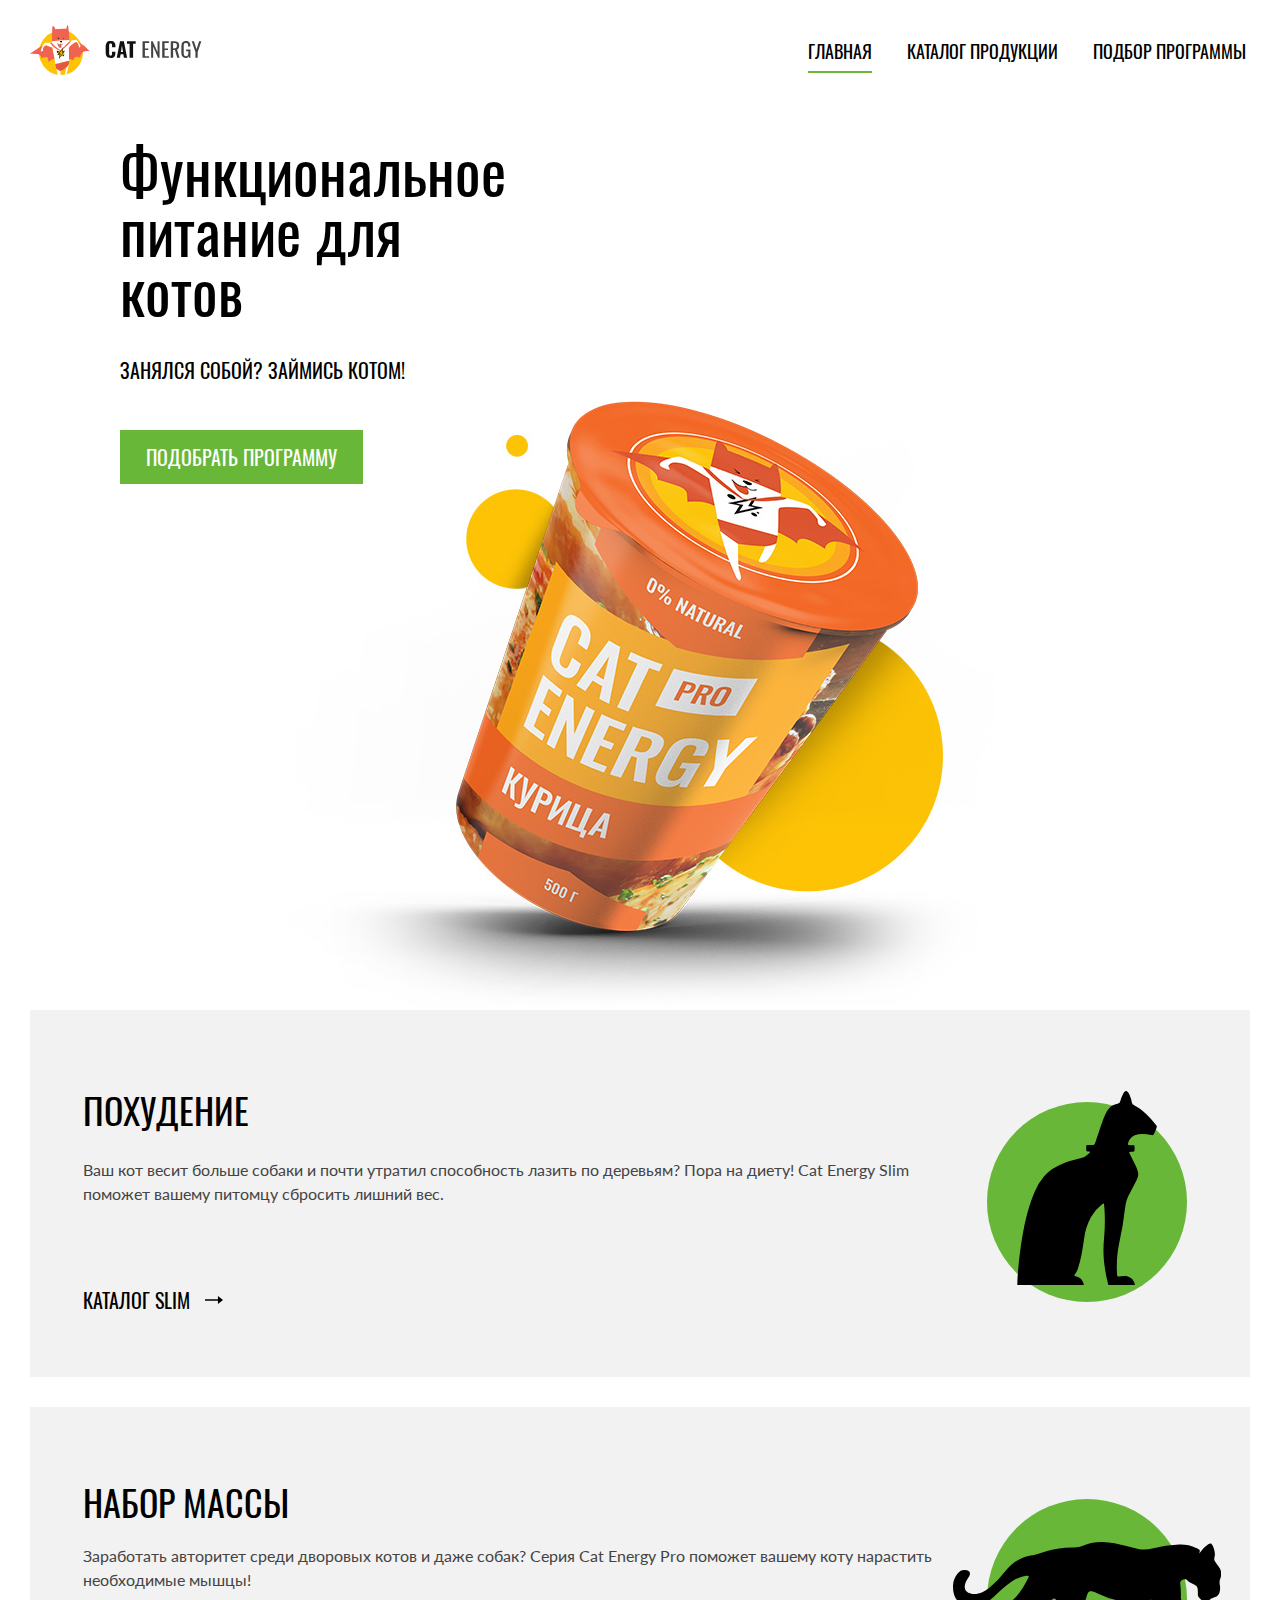
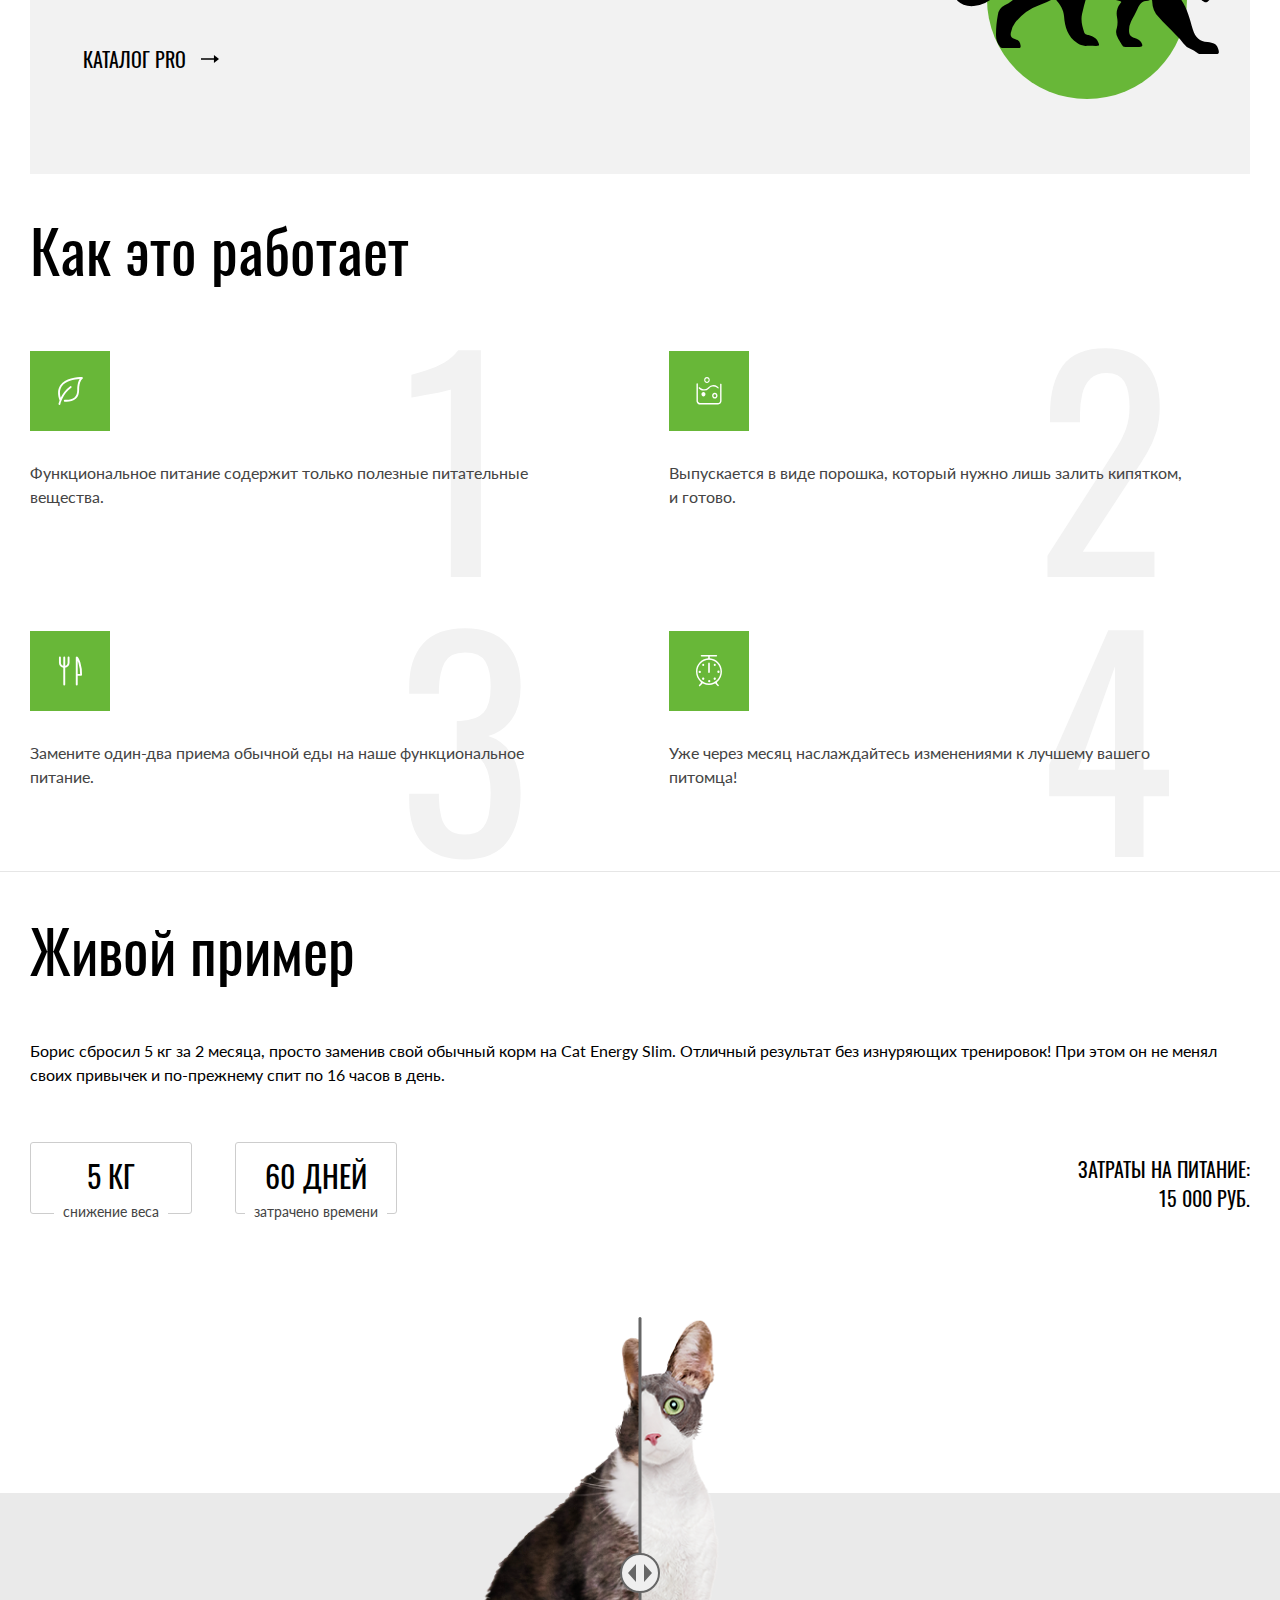
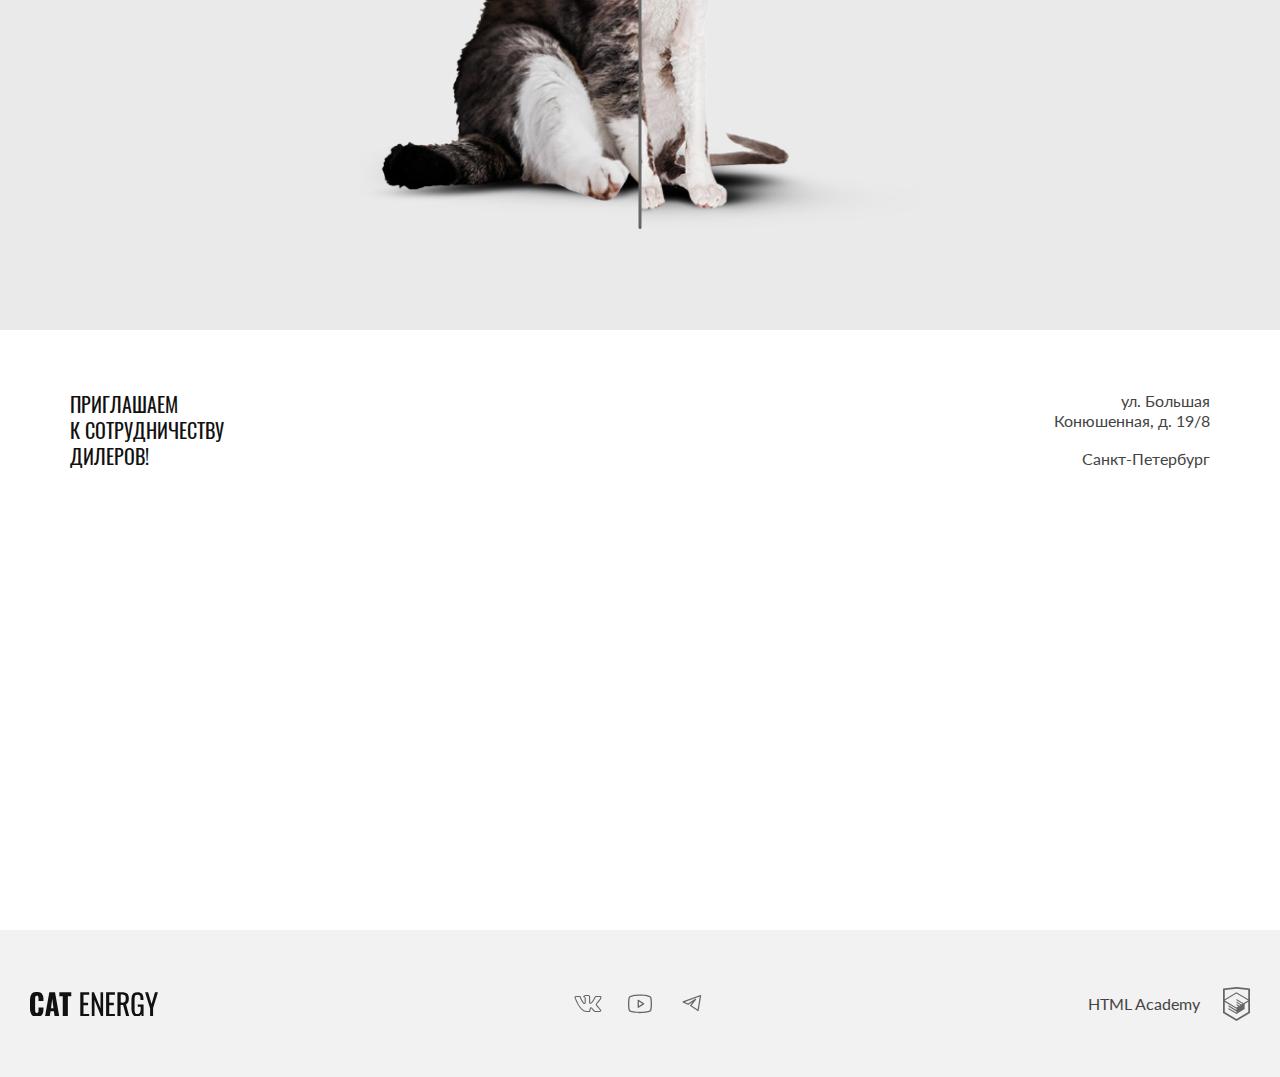
==== commit 5a15ea42: "Deploying to gh-pages from @ MakcimkoDG/2470113-cat-energy-31@99650629df636ac37cfacf9fc75da286475b26" ====
--- a/index.html
+++ b/index.html
@@ -1 +1 @@
-<!DOCTYPE html><html class="page page--index" lang="ru"><head><meta charset="utf-8"><meta name="viewport" content="width=device-width,initial-scale=1"><title>Cat Energy: функциональное питание для котов</title><link rel="stylesheet" href="styles/styles.css"><link rel="icon" href="favicons/favicon.svg" type="image/svg+xml"><link rel="icon" href="favicon.ico"><!-- 16×16 --><link rel="manifest" href="manifest.webmanifest"><link rel="preload" fetchpriority="high" as="image" href="images/index-can@1x.png" type="image/png"><link rel="preload" fetchpriority="high" as="image" href="images/index-can@2x.png" type="image/png"><link rel="preload" fetchpriority="high" as="image" href="images/fat_cat@2x.png" type="image/png"><link rel="preload" fetchpriority="high" as="image" href="images/fat_cat@2x.png" type="image/png"><link rel="preload" fetchpriority="high" as="image" href="images/slim_cat@2x.png" type="image/png"><link rel="preload" fetchpriority="high" as="image" href="images/slim_cat@2x.png" type="image/png"><link rel="preload" fetchpriority="high" as="image" href="images/index-background-mobile.jpg" type="image/jpg"><link rel="preload" href="fonts/lato/Lato-Regular.woff2" as="font" type="font/woff2" crossorigin="anonymous"><link rel="preload" href="fonts/oswald/oswaldregular.woff2" as="font" type="font/woff2" crossorigin="anonymous"></head><body class="page__body body"><header class="body__header header" data-test="header"><div class="header__container logo-container"><a class="logo-container__logo logo logo--pic" href="index.html"><span class="visually-hidden">Логотип Cat Energy</span><picture class="logo__pic"><source media="(min-width: 1440px)" width="70" height="59" type="image/svg+xml" srcset="images/logo-pic-desktop.svg"><source media="(min-width: 768px)" width="60" height="50" type="image/svg+xml" srcset="images/logo-pic-tablet.svg"><img width="33" height="38" src="images/logo-pic-mobile.svg" alt="Логотип Cat Energy"></picture></a><a class="logo-container__logo logo logo--text" href="index.html"><span class="visually-hidden">Логотип Cat Energy</span><picture class="logo__text"><source media="(min-width: 1440px)" width="118" height="21" type="image/svg+xml" srcset="images/logo-text-desktop.svg"><source media="(min-width: 768px)" width="101" height="18" type="image/svg+xml" srcset="images/logo-text-tablet.svg"><img width="101" height="18" src="images/logo-text-mobile.svg" alt="Логотип Cat Energy"></picture></a><button class="logo-container__toggle logo-container__toggle--closed" type="button"><span class="visually-hidden">Открыть меню</span></button></div><nav class="header__nav navigation"><ul class="navigation__list"><li class="navigation__item navigation__item--active"><a href="index.html">Главная</a></li><li class="navigation__item"><a href="catalog.html">Каталог продукции</a></li><li class="navigation__item"><a href="program.html">Подбор программы</a></li></ul></nav></header><main class="body__content"><section class="promo" data-test="hero"><div class="promo__container"><h1 class="promo__title section-title section-title--l">Функциональное питание для котов</h1><p class="promo__description">Занялся собой? Займись котом!</p><a class="promo__button-link button-link button-link--l" href="program.html">Подобрать программу</a><picture class="promo__image"><source width="552" height="499" type="image/png" media="(min-width: 1440px)" srcset="images/index-can@2x.png, images/index-can@2x.png 2x"><source width="709" height="609" type="image/png" media="(min-width: 768px)" srcset="images/index-can-tablet@2x.png, images/index-can-tablet@2x.png 2x"><img src="images/index-can-mobile@2x.png" srcset="images/index-can-mobile@2x.png 2x" width="280" height="270" alt="Банка питания с курицей"></picture></div></section><section class="preferences" data-test="programs"><h2 class="preferences__title visually-hidden">Программы</h2><ul class="preferences__list"><li class="preferences__card card-index card-index--slim"><h3 class="card-index__title">Похудение</h3><p class="card-index__description">Ваш кот весит больше собаки и почти утратил способность лазить по деревьям? Пора на диету! Cat Energy Slim поможет вашему питомцу сбросить лишний вес.</p><div class="card-index__picture"></div><a class="card-index__link" href="catalog.html#slim">Каталог slim</a></li><li class="preferences__card card-index card-index--pro"><h3 class="card-index__title">Набор массы</h3><p class="card-index__description">Заработать авторитет среди дворовых котов и даже собак? Серия Cat Energy Pro поможет вашему коту нарастить необходимые мышцы!</p><a class="card-index__link" href="catalog.html№pro">Каталог pro</a></li></ul></section><section class="features" data-test="features"><h2 class="features__title section-title section-title--m">Как это работает</h2><ul class="features__list"><li class="features__item features__item--leaf">Функциональное питание содержит только полезные питательные вещества.</li><li class="features__item features__item--water">Выпускается в виде порошка, который нужно лишь залить кипятком, и готово.</li><li class="features__item features__item--meal">Замените один-два приема обычной еды на наше функциональное питание.</li><li class="features__item features__item--time">Уже через месяц наслаждайтесь изменениями к лучшему вашего питомца!</li></ul></section><section class="example" data-test="proof"><div class="example__container"><h2 class="example__title section-title section-title--m">Живой пример</h2><p class="example__description">Борис сбросил 5 кг за 2 месяца, просто заменив свой обычный корм на Cat Energy Slim. Отличный результат без изнуряющих тренировок! При этом он не менял своих привычек и по-прежнему спит по 16 часов в день.</p><ul class="example__list example-list"><li class="example-list__item example-item"><span class="example-item__key">5 кг</span> <span class="example-item__notice">снижение веса</span></li><li class="example-list__item example-item"><span class="example-item__key">60 дней</span> <span class="example-item__notice">затрачено времени</span></li></ul><p class="example__money"><span>Затраты на питание:</span> <span>15 000 руб.</span></p><div class="example__slider example-slider"><picture class="example-slider__img example-slider__img--fat"><source width="560" height="512" type="image/png" media="(min-width: 768px)" srcset="images/before-tablet@2x.png, images/before-tablet@2x.png 2x"><img src="images/before-mobile@1x.png" srcset="images/before-mobile@2x.png 2x" width="280" height="256" alt="Толстый кот"></picture><picture class="example-slider__img example-slider__img--slim"><source width="560" height="512" type="image/png" media="(min-width: 768px)" srcset="images/after-tablet@2x.png, images/after-tablet@2x.png 2x"><img src="images/after-mobile@2x.png" srcset="images/after-mobile@2x.png 2x" width="280" height="256" alt="Худой кот"></picture><button class="example-slider__button" type="button"><span class="visually-hidden">Изменить вид</span></button></div></div></section><section class="contacts"><div class="contacts__map contacts-map"><picture class="contacts-map__pic"><source width="1440" height="400" type="image/png" media="(min-width: 1440px)" srcset="images/map-desktop@1x.png, images/map-desktop@2x.png 2x"><source width="768" height="400" type="image/png" media="(min-width: 768px)" srcset="images/map-tablet@1x.png, images/map-tablet@2x.png 2x"><img width="320" height="362" src="images/map-mobile@1x.png" srset="images/map-mobile@2x.png 2x" alt="карта Петербурга"></picture><iframe class="contacts-map__frame visually-hidden" src="https://yandex.ru/map-widget/v1/?ll=30.325618%2C59.936778&mode=whatshere&utm_campaign=b2bpromo&utm_medium=referral&utm_source=sidesection&whatshere%5Bpoint%5D=30.322875%2C59.938280&whatshere%5Bzoom%5D=16.22&z=16.22"></iframe></div><div class="contacts__container"><h2 class="contacts__title">Приглашаем<br>к сотрудничеству дилеров!</h2><address class="contacts__address"><span>ул. Большая Конюшенная, д. 19/8</span><span>Санкт-Петербург</span></address></div></section></main><footer class="body__footer footer" data-test="footer"><div class="footer__container"><a class="footer__logo" href="index.html"><span class="visually-hidden">Логотип Cat Energy</span></a><ul class="footer__social-list social-list"><li class="social-list__item"><a class="social-list__link social-list__link--vk" href="#"><span class="visually-hidden">Мы ВКонтакте</span></a></li><li class="social-list__item"><a class="social-list__link social-list__link--yt" href="#"><span class="visually-hidden">Мы в YouTube</span></a></li><li class="social-list__item"><a class="social-list__link social-list__link--tg" href="#"><span class="visually-hidden">Мы в Телеграме</span></a></li></ul><a class="footer__copyright copyright" href="https://htmlacademy.ru/intensive/adaptive"><span class="copyright__text">HTML Academy</span></a></div></footer><script src="scripts/index.js"></script></body></html>+<!DOCTYPE html><html class="page page--index" lang="ru"><head><meta charset="utf-8"><meta name="viewport" content="width=device-width,initial-scale=1"><title>Cat Energy: функциональное питание для котов</title><link rel="stylesheet" href="styles/styles.css"><link rel="icon" href="favicons/favicon.svg" type="image/svg+xml"><link rel="icon" href="favicon.ico"><!-- 16×16 --><link rel="manifest" href="manifest.webmanifest"><link rel="preload" fetchpriority="high" as="image" href="images/index-can@1x.png" type="image/png"><link rel="preload" fetchpriority="high" as="image" href="images/index-can@2x.png" type="image/png"><link rel="preload" fetchpriority="high" as="image" href="images/fat_cat@2x.png" type="image/png"><link rel="preload" fetchpriority="high" as="image" href="images/fat_cat@2x.png" type="image/png"><link rel="preload" fetchpriority="high" as="image" href="images/slim_cat@2x.png" type="image/png"><link rel="preload" fetchpriority="high" as="image" href="images/slim_cat@2x.png" type="image/png"><link rel="preload" fetchpriority="high" as="image" href="images/index-background-mobile.jpg" type="image/jpg"><link rel="preload" href="fonts/lato/Lato-Regular.woff2" as="font" type="font/woff2" crossorigin="anonymous"><link rel="preload" href="fonts/oswald/oswaldregular.woff2" as="font" type="font/woff2" crossorigin="anonymous"></head><body class="page__body body"><header class="body__header header" data-test="header"><div class="header__container logo-container"><a class="logo-container__logo logo logo--pic" href="index.html"><span class="visually-hidden">Логотип Cat Energy</span><picture class="logo__pic"><source media="(min-width: 1440px)" width="70" height="59" type="image/svg+xml" srcset="images/logo-pic-desktop.svg"><source media="(min-width: 768px)" width="60" height="50" type="image/svg+xml" srcset="images/logo-pic-tablet.svg"><img width="33" height="38" src="images/logo-pic-mobile.svg" alt="Логотип Cat Energy"></picture></a><a class="logo-container__logo logo logo--text" href="index.html"><span class="visually-hidden">Логотип Cat Energy</span><picture class="logo__text"><source media="(min-width: 1440px)" width="118" height="21" type="image/svg+xml" srcset="images/logo-text-desktop.svg"><source media="(min-width: 768px)" width="101" height="18" type="image/svg+xml" srcset="images/logo-text-tablet.svg"><img width="101" height="18" src="images/logo-text-mobile.svg" alt="Логотип Cat Energy"></picture></a><button class="logo-container__toggle logo-container__toggle--closed" type="button"><span class="visually-hidden">Открыть меню</span></button></div><nav class="header__nav navigation"><ul class="navigation__list"><li class="navigation__item navigation__item--active"><a href="index.html">Главная</a></li><li class="navigation__item"><a href="catalog.html">Каталог продукции</a></li><li class="navigation__item"><a href="program.html">Подбор программы</a></li></ul></nav></header><main class="body__content"><section class="promo" data-test="hero"><div class="promo__container"><h1 class="promo__title section-title section-title--l">Функциональное питание для котов</h1><p class="promo__description">Занялся собой? Займись котом!</p><a class="promo__button-link button-link button-link--l" href="program.html">Подобрать программу</a><picture class="promo__image"><source width="552" height="499" type="image/png" media="(min-width: 1440px)" srcset="images/index-can@2x.png, images/index-can@2x.png 2x"><source width="709" height="609" type="image/png" media="(min-width: 768px)" srcset="images/index-can-tablet@2x.png, images/index-can-tablet@2x.png 2x"><img src="images/index-can-mobile@2x.png" srcset="images/index-can-mobile@2x.png 2x" width="280" height="270" alt="Банка питания с курицей"></picture></div></section><section class="preferences" data-test="programs"><h2 class="preferences__title visually-hidden">Программы</h2><ul class="preferences__list"><li class="preferences__card card-index card-index--slim"><h3 class="card-index__title">Похудение</h3><p class="card-index__description">Ваш кот весит больше собаки и почти утратил способность лазить по деревьям? Пора на диету! Cat Energy Slim поможет вашему питомцу сбросить лишний вес.</p><div class="card-index__picture"></div><a class="card-index__link" href="catalog.html#slim">Каталог slim</a></li><li class="preferences__card card-index card-index--pro"><h3 class="card-index__title">Набор массы</h3><p class="card-index__description">Заработать авторитет среди дворовых котов и даже собак? Серия Cat Energy Pro поможет вашему коту нарастить необходимые мышцы!</p><a class="card-index__link" href="catalog.html№pro">Каталог pro</a></li></ul></section><section class="features" data-test="features"><h2 class="features__title section-title section-title--m">Как это работает</h2><ul class="features__list"><li class="features__item features__item--leaf">Функциональное питание содержит только полезные питательные вещества.</li><li class="features__item features__item--water">Выпускается в виде порошка, который нужно лишь залить кипятком, и готово.</li><li class="features__item features__item--meal">Замените один-два приема обычной еды на наше функциональное питание.</li><li class="features__item features__item--time">Уже через месяц наслаждайтесь изменениями к лучшему вашего питомца!</li></ul></section><section class="example" data-test="proof"><div class="example__container"><h2 class="example__title section-title section-title--m">Живой пример</h2><p class="example__description">Борис сбросил 5 кг за 2 месяца, просто заменив свой обычный корм на Cat Energy Slim. Отличный результат без изнуряющих тренировок! При этом он не менял своих привычек и по-прежнему спит по 16 часов в день.</p><ul class="example__list example-list"><li class="example-list__item example-item"><span class="example-item__key">5 кг</span> <span class="example-item__notice">снижение веса</span></li><li class="example-list__item example-item"><span class="example-item__key">60 дней</span> <span class="example-item__notice">затрачено времени</span></li></ul><p class="example__money"><span>Затраты на питание:</span> <span>15 000 руб.</span></p><div class="example__slider example-slider"><picture class="example-slider__img example-slider__img--fat"><source width="560" height="512" type="image/png" media="(min-width: 768px)" srcset="images/before-tablet@2x.png, images/before-tablet@2x.png 2x"><img src="images/before-mobile@1x.png" srcset="images/before-mobile@2x.png 2x" width="280" height="256" alt="Толстый кот"></picture><picture class="example-slider__img example-slider__img--slim"><source width="560" height="512" type="image/png" media="(min-width: 768px)" srcset="images/after-tablet@2x.png, images/after-tablet@2x.png 2x"><img src="images/after-mobile@2x.png" srcset="images/after-mobile@2x.png 2x" width="280" height="256" alt="Худой кот"></picture><button class="example-slider__button" type="button"><span class="visually-hidden">Изменить вид</span></button></div></div></section><section class="contacts"><div class="contacts__map contacts-map"><picture class="contacts-map__pic"><source width="1440" height="400" type="image/png" media="(min-width: 1440px)" srcset="images/map-desktop@1x.png, images/map-desktop@2x.png 2x"><source width="768" height="400" type="image/png" media="(min-width: 768px)" srcset="images/map-tablet@1x.png, images/map-tablet@2x.png 2x"><img width="320" height="362" src="images/map-mobile@2x.png" alt="карта Петербурга"></picture><iframe class="contacts-map__frame visually-hidden" src="https://yandex.ru/map-widget/v1/?ll=30.325618%2C59.936778&mode=whatshere&utm_campaign=b2bpromo&utm_medium=referral&utm_source=sidesection&whatshere%5Bpoint%5D=30.322875%2C59.938280&whatshere%5Bzoom%5D=16.22&z=16.22"></iframe></div><div class="contacts__container"><h2 class="contacts__title">Приглашаем<br>к сотрудничеству дилеров!</h2><address class="contacts__address"><span>ул. Большая Конюшенная, д. 19/8</span><span>Санкт-Петербург</span></address></div></section></main><footer class="body__footer footer" data-test="footer"><div class="footer__container"><a class="footer__logo" href="index.html"><span class="visually-hidden">Логотип Cat Energy</span></a><ul class="footer__social-list social-list"><li class="social-list__item"><a class="social-list__link social-list__link--vk" href="#"><span class="visually-hidden">Мы ВКонтакте</span></a></li><li class="social-list__item"><a class="social-list__link social-list__link--yt" href="#"><span class="visually-hidden">Мы в YouTube</span></a></li><li class="social-list__item"><a class="social-list__link social-list__link--tg" href="#"><span class="visually-hidden">Мы в Телеграме</span></a></li></ul><a class="footer__copyright copyright" href="https://htmlacademy.ru/intensive/adaptive"><span class="copyright__text">HTML Academy</span></a></div></footer><script src="scripts/index.js"></script></body></html>--- a/styles/styles.css
+++ b/styles/styles.css
@@ -1 +1 @@
-@font-face{font-family:Oswald;font-weight:400;font-style:normal;src:url(../fonts/oswald/oswaldregular.woff2)format("woff2");font-display:swap}@font-face{font-family:Lato;font-weight:400;font-style:normal;src:url(../fonts/lato/Lato-Regular.woff2)format("woff2");font-display:swap}body{margin:0;padding:0;font-family:Lato,Arial,sans-serif;font-size:14px;line-height:18px}.visually-hidden{clip:rect(0 0 0 0);border:0;width:1px;height:1px;margin:-1px;padding:0;position:absolute;overflow:hidden}.button-link{color:#fff;text-transform:uppercase;text-align:center;box-sizing:border-box;background-color:#68b738;border:0;width:100%;padding:10px;font-family:Oswald,Tahoma,sans-serif;font-size:16px;line-height:20px;text-decoration:none;display:block}.button-link:hover{background-color:#5eaa2f}.button-link:focus{background-color:#5eaa2f;outline:none}.button-link:active{color:#ffffff4d}.button-link--l{color:#fff;text-transform:uppercase;text-align:center;box-sizing:border-box;background-color:#68b738;border:0;width:100%;padding:10px;font-family:Oswald,Tahoma,sans-serif;font-size:16px;line-height:20px;text-decoration:none;display:block}.button-link--l:hover{background-color:#5eaa2f}.button-link--l:focus{background-color:#5eaa2f;outline:none}.button-link--l:active{color:#ffffff4d}@media (width>=768px){.button-link--l{font-size:20px;line-height:26px}}header{background-color:#fff;border-bottom:1px solid #d9d9d9;flex-direction:column;padding:13px 20px 0;display:flex}@media (width>=768px){header{box-sizing:border-box;border-bottom:none;flex-direction:row;align-items:center;width:100%;max-width:1440px;padding:25px 30px}}@media (width>=1440px){header{margin:0 auto;padding:55px 110px}.page--index .header{background-color:#0000;position:absolute;left:0;right:0}}.logo-container{box-sizing:border-box;flex-direction:row;justify-content:space-between;align-items:center;margin-bottom:13px;display:flex}@media (width>=768px){.logo-container{justify-content:flex-start;width:auto;margin-bottom:0;margin-right:auto}}.logo-container__toggle{box-sizing:border-box;background-color:#0000;background-position:100%;background-repeat:no-repeat;background-size:24px;border:0;width:33px;height:38px;padding:0}@media (width>=768px){.logo-container__toggle{display:none}}.logo-container__toggle--closed{background-image:url(../icons/stack.svg#icon-hamburger)}.logo-container__toggle--opened{background-image:url(../icons/stack.svg#icon-close)}.logo{text-decoration:none;display:block}@media (width>=768px){.logo{align-items:start}}.logo img{display:block}@media (width>=768px){.logo--pic{margin-right:13px}}.logo--text{margin:0 auto}.logo:hover{opacity:.8}.logo:active{opacity:.6}.logo__text{margin:0;padding:0;display:block}.navigation__list{z-index:3;background-color:#fff;flex-direction:column;width:100%;margin:0 0 0 -20px;padding:0;list-style:none;display:flex;position:absolute}@media (width>=768px){.navigation__list{background-color:#0000;flex-direction:row;gap:35px;margin-top:1px;margin-left:0;margin-right:4px;display:flex;position:relative}}@media (width>=1440px){.navigation__list{gap:34px;margin-right:0}}.navigation__list--hidden{display:none}@media (width>=768px){.navigation__list--hidden{display:flex}}.navigation__item{border-top:1px solid #e6e6e6}@media (width>=768px){.navigation__item{border-top:0}}.navigation__item:last-child{border-bottom:1px solid #e6e6e6}@media (width>=768px){.navigation__item:last-child{border-bottom:0}}.navigation__item a{color:#000;text-transform:uppercase;box-sizing:border-box;text-align:center;margin:0;padding:22px 50px 24px;font-family:Oswald,Tahoma,sans-serif;font-size:20px;font-weight:400;line-height:20px;text-decoration:none;display:block}@media (width>=768px){.navigation__item a{padding:0;font-size:18px;line-height:24px}}@media (width>=1440px){.navigation__item a{font-size:20px;line-height:30px}}.navigation__item a:hover,.navigation__item a:focus{opacity:.6}.navigation__item a:active{opacity:.3}@media (width>=1440px){.page--index .navigation__item a{color:#fff}}@media (width>=768px){.navigation__item--active{text-underline-position:under;text-underline-offset:8px;-webkit-text-decoration:underline #68b738;text-decoration:underline #68b738;text-decoration-thickness:2px}}@media (width>=1440px){.page--index .navigation__item--active{text-decoration-color:#fff}}.page{height:100%}.page__body{grid-template-rows:auto 1fr auto;min-height:100%;margin:0;padding:0;display:grid}@media (width>=1440px){.page--index .page__body{grid-template-rows:1fr auto}}.promo{box-sizing:border-box;background-color:#0000;background-image:linear-gradient(#68b738d9 0% 63%,#fff 63% 66%),url(../images/index-background-mobile@1x.jpg);background-position:top;background-repeat:no-repeat;background-size:110%;background-attachment:scroll,scroll;background-origin:padding-box,padding-box;background-clip:border-box,border-box;margin:0 0 20px;padding:0}@media (resolution>=2dppx){.promo{background:linear-gradient(#68b738d9 0% 63%,#fff 63% 66%),url(../images/index-background-mobile@2x.jpg) 50%/cover}}@media (width>=768px){.promo{background:#fff;margin-bottom:-83px}}@media (width>=1440px){.promo{background-color:#0000;background-image:linear-gradient(90deg,#fff 50%,#68b738d9 50% 100%),url(../images/index-background-desktop@1x.jpg),linear-gradient(#4e4d53 0% 100%);background-position:50%,calc(100% + 320px),50%;background-repeat:no-repeat;background-size:auto,contain,auto;background-attachment:scroll,scroll,scroll;background-origin:padding-box,padding-box,padding-box;background-clip:border-box,border-box,border-box;width:100%;height:auto;margin:0 0 82px}}@media (width>=1440px) and (resolution>=2dppx){.promo{background-color:#0000;background-image:linear-gradient(90deg,#fff 50%,#68b738d9 50% 100%),url(../images/index-background-desktop@2x.jpg),linear-gradient(#4e4d53 0% 100%);background-position:50%,calc(100% + 320px),50%;background-repeat:no-repeat;background-size:auto,contain,auto;background-attachment:scroll,scroll,scroll;background-origin:padding-box,padding-box,padding-box;background-clip:border-box,border-box,border-box}}.promo__container{box-sizing:border-box;flex-direction:column;padding:0 20px;display:flex}@media (width>=768px){.promo__container{padding:0 30px}}@media (width>=1440px){.promo__container{box-sizing:border-box;flex-wrap:wrap;align-items:flex-start;max-width:1440px;max-height:694px;margin:0 auto;padding:0 110px 52px}}.promo__title{color:#fff;text-align:center;order:1;margin:27px 10px 25px;padding:0}@media (width>=768px){.promo__title{color:#000;text-align:left;max-width:416px;margin:40px auto 40px 90px}}@media (width>=1440px){.promo__title{margin:224px auto 40px 80px}}.promo__description{color:#fff;text-transform:uppercase;text-align:center;order:2;margin:0 0 29px;padding:0;font-family:Oswald,Tahoma,sans-serif;font-size:14px;line-height:14px}@media (width>=768px){.promo__description{color:#000;text-align:left;margin:0 auto 50px 90px;font-size:20px;line-height:20px}}@media (width>=1440px){.promo__description{margin:0 auto 52px 80px}}.promo__button-link{order:4;width:100%}@media (width>=768px){.promo__button-link{z-index:1;order:3;max-width:-moz-fit-content;max-width:fit-content;margin:0 auto 0 90px;padding:14px 26px}}@media (width>=1440px){.promo__button-link{margin:0 auto 40px 80px;padding:14px 26px;font-size:20px;line-height:26px}}.promo__image{order:3;align-items:center;width:280px;height:auto;margin:0 auto 3px;padding:0;display:flex;position:relative}@media (width>=768px){.promo__image{order:4;width:709px;height:609px;margin-bottom:0;top:-83px}}@media (width>=1440px){.promo__image{width:552px;height:499px;margin-top:143px;top:0;left:-178px}}.promo_image img{display:block}.section-title{font-family:Oswald,Tahoma,sans-serif;font-weight:400}.section-title--sm{font-size:24px;line-height:24px}@media (width>=768px){.section-title{font-size:32px;line-height:32px}}@media (width>=1440px){.section-title{font-size:40px;line-height:40px}}.section-title--m{font-size:36px;line-height:40px}@media (width>=768px){.section-title--m{font-size:60px;line-height:60px}}@media (width>=1440px){.section-title--m{font-size:60px;line-height:60px}}.section-title--l{font-size:36px;line-height:36px}@media (width>=768px){.section-title--l{font-size:60px;line-height:60px}}@media (width>=1440px){.section-title--l{font-size:60px;line-height:60px}}.preferences{max-width:1440px;margin:0 20px 20px}@media (width>=768px){.preferences{margin:0 30px 45px}}@media (width>=1440px){.preferences{max-width:1440px;margin:0 auto 71px}}.preferences__list{flex-direction:column;gap:20px;margin:0;padding:0;display:flex}@media (width>=768px){.preferences__list{gap:30px}}@media (width>=1440px){.preferences__list{flex-direction:row;gap:80px;margin:0 110px}}.card-index{background-color:#f2f2f2;grid-template-columns:50px 1fr;gap:0 20px;padding:24px 20px 18px;display:grid;position:relative}@media (width>=768px){.card-index{grid-template-columns:1fr 200px;gap:0 53px;padding:77px 63px 53px 53px}}@media (width>=1440px){.card-index{grid-template-columns:100px 1fr;gap:0 62px;width:50%;padding:45px 52px 55px}}.card-index:before{content:"";background-color:#68b738;border-radius:50%;width:50px;height:50px;margin-bottom:22px;display:block}@media (width>=768px){.card-index:before{order:2;grid-area:1/2/5/3;width:200px;height:200px;margin-top:15px;margin-left:auto}}@media (width>=1440px){.card-index:before{z-index:1;grid-column:1/2;width:100px;height:100px;margin-top:0;margin-bottom:39px;margin-right:62px}}.card-index--slim:after{content:"";z-index:2;background-image:url(../icons/stack.svg#cat-slim);background-position:50%;background-repeat:no-repeat;width:36px;height:50px;display:block;position:absolute;top:21px;left:27px}@media (width>=768px){.card-index--slim:after{width:140px;height:194px;top:81px;left:auto;right:93px}}@media (width>=1440px){.card-index--slim:after{width:70px;height:97px;top:41px;left:67px}}.card-index--pro:after{content:"";z-index:2;background-image:url(../icons/stack.svg#cat-pro);background-position:50%;background-repeat:no-repeat;width:67px;height:28px;display:block;position:absolute;top:35px;left:12px}@media (width>=768px){.card-index--pro:after{width:268px;height:112px;top:135px;left:auto;right:29px}}@media (width>=1440px){.card-index--pro:after{width:134px;height:56px;top:67px;left:33px}}.card-index__title{color:#000;text-transform:uppercase;align-items:center;margin:0 0 25px;padding:0;font-family:Oswald,Tahoma,sans-serif;font-size:24px;font-weight:400;line-height:37px;display:flex;position:relative}@media (width>=768px){.card-index__title{margin-bottom:24px;font-size:36px;line-height:36px}}@media (width>=1440px){.card-index__title{height:100px;margin-bottom:0;font-size:36px;line-height:36px}}.card-index__description{color:#444;grid-column:1/-1;width:100%;margin:0 0 16px;padding:0;font-family:Lato,Arial,sans-serif;font-size:14px;line-height:18px}@media (width>=768px){.card-index__description{grid-column:1/2;margin-bottom:48px;font-family:Lato,Arial,sans-serif;font-size:16px;line-height:24px}}@media (width>=1440px){.card-index__description{grid-column:1/-1;margin-bottom:24px}}.card-index__description:after{content:"";border-bottom:1px solid #d9d9d9;grid-column:1/-1;width:100%;margin-top:21px;display:block}@media (width>=768px){.card-index__description:after{display:none}}.card-index__link{color:#000;text-transform:uppercase;flex-flow:wrap;grid-column:1/-1;align-items:center;padding:4px 0;font-family:Oswald,Tahoma,sans-serif;font-size:16px;font-weight:400;line-height:16px;text-decoration:none;display:flex}@media (width>=768px){.card-index__link{grid-column:1/2;font-size:20px;line-height:30px}}@media (width>=1440px){.card-index__link{grid-column:1/-1}}.card-index__link:after{content:"";background-image:url(../icons/stack.svg#icon-arrow);background-position:50%;background-repeat:no-repeat;background-size:100%;width:24px;height:12px;margin-left:15px;display:block}.card-index__link:hover:after,.card-index__link:focus:after{width:32px}.card-index__link:active{opacity:.3}.features{box-sizing:border-box;margin:0;padding:0 20px 29px}@media (width>=768px){.features{border-bottom:1px solid #e6e6e6;margin:0 0 45px;padding:0 0 47px}}@media (width>=1440px){.features{border-bottom:0;max-width:1440px;margin:0 auto;padding:0 110px 32px}}.features__title{margin:0 0 40px;padding:0}@media (width>=768px){.features__title{margin-bottom:32px;padding:0 30px}}@media (width>=1440px){.features__title{padding:0}}.features__list{counter-reset:features 0;flex-direction:column;margin:0;padding:0;list-style:none;display:flex}@media (width>=768px){.features__list{grid-template-columns:calc(50% - 1px) 1fr;display:grid}}@media (width>=1440px){.features__list{grid-template-columns:repeat(4,324px);display:grid}}.features__item{counter-increment:features 1;color:#444;flex-direction:row;align-items:center;margin:0;padding:0 0 20px;font-family:Lato,Arial,sans-serif;font-size:14px;line-height:18px;display:flex}@media (width>=768px){.features__item{z-index:1;box-sizing:border-box;flex-direction:column;align-items:flex-start;width:100%;min-height:280px;padding:40px 95px 0 30px;font-family:Lato,Arial,sans-serif;font-size:16px;line-height:24px;position:relative}}@media (width>=1440px){.features__item{width:250px;min-height:240px;margin-top:40px;padding:0}}.features__item:before{content:"";background-color:#68b738;background-position:50%;background-repeat:no-repeat;flex-shrink:0;width:60px;height:60px;margin-right:20px;display:block}@media (width>=768px){.features__item:before{width:80px;height:80px;margin-bottom:30px;margin-right:0}.features__list li:after{content:counters(features,"");text-align:center;color:#f2f2f2;z-index:-1;width:auto;height:280px;font-family:Oswald,Tahoma,sans-serif;font-size:280px;font-weight:400;line-height:280px;position:absolute;top:0;right:107px}}@media (width>=1440px){.features__list li:after{top:-40px;right:0}.features__list li:first-child{width:230px}}.features__list li:first-child:after{right:130px}@media (width>=1440px){.features__list li:first-child:after{right:7px}.features__list li:nth-child(2){width:246px}}.features__list li:nth-child(2):after{right:110px}@media (width>=1440px){.features__list li:nth-child(2):after{right:0}.features__list li:nth-child(3){width:247px}}.features__item--leaf:before{background-image:url(../icons/stack.svg#icon-leaf);background-size:25px}.features__item--water:before{background-image:url(../icons/stack.svg#icon-water);background-size:26px}.features__item--meal:before{background-image:url(../icons/stack.svg#icon-eat);background-size:25px}.features__item--time:before{background-image:url(../icons/stack.svg#icon-time);background-size:26px}.example{background-color:#eaeaea;width:100%}@media (width>=768px){.example{background:linear-gradient(#fff 574px,#eaeaea 574px 100%)}}@media (width>=1440px){.example{background:linear-gradient(#fff 135px,#f2f2f2 135px 100%)}}.example__container{box-sizing:border-box;width:100%;padding:25px 20px 40px}@media (width>=768px){.example__container{grid-template-rows:repeat(4,auto);grid-template-columns:1fr 1fr;padding:0 30px 101px;display:grid}}@media (width>=1440px){.example__container{grid-template-columns:1fr 560px;max-width:1440px;margin:0 auto;padding:0 110px 75px;display:grid}}.example__title{width:100%;margin:0 0 40px;padding:0}@media (width>=768px){.example__title{grid-column:1/3;margin-bottom:60px}}@media (width>=1440px){.example__title{grid-column:1/2;width:auto;margin-bottom:146px;display:block}}.example__description{margin:0 0 20px;padding:0;font-family:Lato,Arial,sans-serif;font-size:14px;line-height:18px}@media (width>=768px){.example__description{grid-column:1/3;margin-bottom:55px;font-size:16px;line-height:24px}}@media (width>=1440px){.example__description{grid-column:1/2;width:432px;margin-bottom:69px}}.example__list{justify-content:center;margin:0 auto 34px;padding:0}@media (width>=768px){.example__list{grid-column:1/2;margin:0 auto 103px 0}}@media (width>=1440px){.example__list{grid-column:1/2;width:366px;margin-bottom:60px}}.example__money{color:#000;text-transform:uppercase;width:-moz-fit-content;width:fit-content;margin:0 auto 20px;font-family:Oswald,Tahoma,sans-serif;font-size:14px;line-height:20px}@media (width>=768px){.example__money{flex-direction:column;grid-column:2/3;align-self:end;align-items:flex-end;gap:9px;margin-bottom:109px;margin-right:0;font-size:20px;line-height:20px;display:flex}}@media (width>=1440px){.example__money{flex-direction:row;grid-column:1/2;justify-content:flex-start;gap:63px;margin:0}}.example-list{flex-direction:row;gap:32px;padding:0;list-style:none;display:flex}@media (width>=768px){.example-list{gap:43px}}.example-item{position:relative}.example-item__key{color:#000;text-transform:uppercase;text-align:center;box-sizing:border-box;border:1px solid #cdcdcd;border-radius:3px;justify-content:center;align-items:center;width:124px;height:56px;font-family:Oswald,Tahoma,sans-serif;font-size:24px;font-weight:400;line-height:24px;display:flex}@media (width>=768px){.example-item__key{width:162px;min-height:72px;padding-top:15px;padding-bottom:20px;font-size:30px;line-height:37px}}.example-item__notice{text-align:center;color:#444;box-sizing:border-box;background-color:#eaeaea;justify-content:center;width:87px;margin:0 auto;padding:0 5px;font-family:Lato,Arial,sans-serif;font-size:12px;line-height:12px;display:flex;position:absolute;bottom:-17px;left:0;right:0}@media (width>=768px){.example-item__notice{background-color:#fff;width:-moz-fit-content;width:fit-content;padding:0 9px;font-size:14px;line-height:14px;bottom:-5px}}@media (width>=1440px){.example-item__notice{background-color:#f2f2f2}}.example-slider{aspect-ratio:auto 280/256;width:280px;margin:0 auto;position:relative}@media (width>=768px){.example-slider{grid-column:1/3;width:560px;height:512px;margin:0 auto}}@media (width>=1440px){.example-slider{grid-area:1/2/5/-1;width:560px;height:512px}}.example-slider__img{aspect-ratio:auto 280/256;width:280px;height:256px;margin:0 auto;padding:0}@media (width>=768px){.example-slider__img{width:560px;height:100%}}.example-slider__img--fat{justify-content:left;width:50%;display:flex;position:absolute;overflow:hidden}.example-slider__img--slim{justify-content:right;width:50%;display:flex;position:absolute;overflow:hidden;transform:translate(100%)}.example-slider__button{z-index:2;border:2px solid #666;border-radius:50%;width:40px;height:40px;display:block;position:absolute;top:50%;left:50%;transform:translate(-50%,-50%)}.example-slider__button:before{content:"";background-color:#666;width:40px;height:40px;display:block;position:relative;top:50%;left:50%;transform:translate(-50%,-50%);-webkit-mask-image:url(../icons/stack.svg#icon-slider);mask-image:url(../icons/stack.svg#icon-slider);-webkit-mask-position:50%;mask-position:50%;-webkit-mask-size:24px 18px;mask-size:24px 18px;-webkit-mask-repeat:no-repeat;mask-repeat:no-repeat}.example-slider:after{content:"";background-color:#666;border:0;border-radius:2px;width:3px;height:100%;display:block;position:absolute;top:50%;left:50%;transform:translate(-50%,-50%)}.contacts{flex-direction:column;width:100%;display:flex;position:relative}.contacts__map{order:2;height:362px}@media (width>=768px){.contacts__map{height:400px}}.contacts__container{box-sizing:border-box;background-color:#fff;flex-direction:row;justify-content:space-between;align-items:center;padding:26px 20px;display:flex}@media (width>=768px){.contacts__container{padding:61px 70px}}@media (width>=1440px){.contacts__container{z-index:1;width:565px;padding:62px 78px 59px 80px;position:absolute;top:95px;left:110px}}@media (width<=1439px){.page--catalog .contacts__container{background-color:#f2f2f2}}.contacts__title{color:#111;text-transform:uppercase;flex-basis:50%;max-width:163px;margin:0;padding:0;font-family:Oswald,Tahoma,sans-serif;font-size:16px;font-weight:400;line-height:20px}@media (width>=768px){.contacts__title{font-size:20px;line-height:26px}}@media (width>=1440px){.contacts__title{margin-right:91px}}.contacts__address{color:#444;text-align:left;flex-direction:column;flex-basis:50%;max-width:163px;margin:0;padding:0;font-family:Lato,Arial,sans-serif;font-size:14px;font-style:normal;line-height:20px;display:flex}@media (width>=768px){.contacts__address{text-align:right;justify-content:space-between;align-self:stretch;font-size:16px}}@media (width>=1440px){.contacts__address{text-align:left}}.contacts-map__pic{justify-content:center;width:100%;display:flex;position:relative}@media (width>=1440px){.contacts-map__pic{width:1440px;margin:0 auto}}.contacts-map__pic:after{content:"";z-index:1;background-image:url(../images/map-pin.png);background-position:50%;background-repeat:no-repeat;background-size:100%;width:57px;height:53px;display:block;position:absolute;top:50%;left:50%;transform:translate(-50%,-50%)}@media (width>=768px){.contacts-map__pic:after{width:113px;height:106px}}.contacts-map__frame{border:0;width:100%;height:362px}@media (width>=768px){.contacts-map__frame{height:400px}}.footer{background-color:#f2f2f2}.footer__container{box-sizing:border-box;flex-direction:column;align-items:center;margin:0;padding:20px;display:flex}@media (width>=768px){.footer__container{flex-direction:row;justify-content:space-between;max-width:1440px;margin:0 auto;padding:55px 30px}}@media (width>=1440px){.footer__container{padding:66px 110px}}.footer__container>:not(:first-child){border-top:1px solid #d9d9d9}@media (width>=768px){.footer__container>:not(:first-child){border-top:none}}.footer__logo{box-sizing:border-box;background-color:#111;flex-shrink:0;width:128px;height:24px;margin:20px 0;padding:0;display:block;-webkit-mask-image:url(../images/logo-text-mobile.svg);mask-image:url(../images/logo-text-mobile.svg);-webkit-mask-position:50%;mask-position:50%;-webkit-mask-size:100%;mask-size:100%;-webkit-mask-repeat:no-repeat;mask-repeat:no-repeat}@media (width>=768px){.footer__logo{margin:0 40px 0 0;padding:0}}.footer__logo:hover,.footer__logo:focus{background-color:#3e3e3e}.footer__logo:active{background-color:#6b6b6b}.footer__social-list{box-sizing:border-box;width:100%;margin:0 auto;padding:20px}@media (width>=768px){.footer__social-list{padding:0}}.footer__copyright{box-sizing:border-box;width:100%;margin:0 auto;padding:20px 0}@media (width>=768px){.footer__copyright{flex-shrink:0;width:168px;padding:0}}.social-list{flex-direction:row;justify-content:center;align-items:center;gap:24px;list-style:none;display:flex}.social-list__link{background-color:#666;width:28px;height:22px;display:block;-webkit-mask-position:50%;mask-position:50%;-webkit-mask-repeat:no-repeat;mask-repeat:no-repeat}.social-list__link:hover,.social-list__link:focus{background-color:#68b738}.social-list__link:active{opacity:.3;background-color:#68b738}.social-list__link--yt{-webkit-mask-image:url(../icons/stack.svg#logo-yt);mask-image:url(../icons/stack.svg#logo-yt);-webkit-mask-size:24px;mask-size:24px}.social-list__link--tg{-webkit-mask-image:url(../icons/stack.svg#logo-tg);mask-image:url(../icons/stack.svg#logo-tg);-webkit-mask-size:auto 17px;mask-size:auto 17px}.social-list__link--vk{-webkit-mask-image:url(../icons/stack.svg#logo-vk);mask-image:url(../icons/stack.svg#logo-vk);-webkit-mask-size:auto 17px;mask-size:auto 17px}.copyright{text-decoration:none}@media (width>=768px){.copyright{width:168px}}.copyright__text{color:#444;text-align:left;flex-direction:row;justify-content:space-between;align-items:center;gap:23px;font-family:Lato,Arial,sans-serif;font-size:16px;line-height:20px;display:flex}@media (width>=768px){.copyright__text{justify-content:flex-end}}.copyright__text:active{opacity:.3}.copyright__text:after{content:"";background-color:#666;width:27px;height:34px;display:block;-webkit-mask-image:url(../images/html-academy.svg);mask-image:url(../images/html-academy.svg);-webkit-mask-position:50%;mask-position:50%;-webkit-mask-repeat:no-repeat;mask-repeat:no-repeat}@media (width>=768px){.copyright__text:after{margin:1.5px 0}}.copyright__text:hover:after{background-color:#68b738}.catalog{box-sizing:border-box;max-width:1440px;margin:0 auto 25px}@media (width>=768px){.catalog{margin-bottom:74px;padding:0 30px}}@media (width>=1440px){.catalog{margin-bottom:71px;padding:0 110px}}.catalog__title{color:#000;margin:27px auto 40px 20px;padding:0}@media (width>=768px){.catalog__title{margin:40px auto 165px 0}}@media (width>=1440px){.catalog__title{margin:20px auto 165px 0}}.catalog__list{flex-direction:column;margin:0;padding:0;list-style:none;display:flex}@media (width>=768px){.catalog__list{grid-template-columns:repeat(2,1fr);gap:141px 60px;display:grid}}@media (width>=1440px){.catalog__list{grid-template-columns:repeat(4,1fr);gap:143px 80px}}.catalog-item{box-sizing:border-box;background-color:#fff;border-top:1px solid #e6e6e6;grid-template-columns:1fr 1fr;margin:0;padding:21px 20px 22px;display:grid}@media (width>=768px){.catalog-item{background-color:#f2f2f2;border-top:0;flex-grow:1;grid-template-rows:161px auto auto auto;grid-template-columns:1fr;min-width:324px;padding:0 37px 40px}}@media (width>=1440px){.catalog-item{grid-template-rows:151px auto auto auto;width:245px;min-width:0}}.catalog-item__image-link{grid-row:1/3;margin:0 auto;padding:0}@media (width>=768px){.catalog-item__image-link{grid-row:1/2;justify-content:center;align-items:center;width:200px;height:210px;margin:10px auto 21px;display:flex;position:relative;top:-81px}}@media (width>=1440px){.catalog-item__image-link{width:169px;height:210px;margin:10px auto 12px}}.catalog-item__image{justify-content:center;align-items:center;width:140px;height:107px;display:flex}@media (width>=768px){.catalog-item__image{width:200px;height:210px}}.catalog-item__link{color:#222;align-items:center;margin:0;padding:0;text-decoration:none}@media (width>=768px){.catalog-item__link{flex-direction:column;display:flex}}.catalog-item__title{color:#222;text-transform:uppercase;grid-column:2/3;width:76px;margin:0 0 14px;padding:0;font-family:Oswald,Tahoma,sans-serif;font-size:16px;font-weight:400;line-height:20px}@media (width>=768px){.catalog-item__title{text-align:center;grid-area:2/1/3/2;width:140px;margin:0 auto 13px;font-size:20px;line-height:24px}}@media (width<=768px){.catalog-item__title span:first-child:after{content:" ";color:inherit}}.catalog-item__list{flex-direction:column;grid-column:2/3;margin:0 0 4px;padding:0;list-style:none;display:flex}@media (width>=768px){.catalog-item__list{grid-area:3/1/4/2}}.catalog-item__order-link{grid-column:1/-1;margin-top:17px;font-weight:400}@media (width>=768px){.catalog-item__order-link{margin-top:0}}.item-list{color:#444;flex-wrap:wrap;align-items:stretch;font-family:Lato,Arial,sans-serif;font-size:12px;line-height:16px;display:flex}@media (width>=768px){.item-list{margin-bottom:32px;font-size:16px;line-height:20px}}.item-list__data{color:#444;text-align:center;flex-direction:row;justify-content:space-between;font-family:Lato,Arial,sans-serif;font-size:12px;line-height:16px;display:flex}@media (width>=768px){.item-list__data{border-bottom:1px solid #cdcdcd;margin-top:7px;padding-bottom:6px;font-size:16px;line-height:18px}}@media (width>=1440px){.item-list__data{margin-top:9.5px}.item-list__data:nth-child(2){padding:0 0 8px}.item-list__data:last-child{margin-top:5px;padding:0 0 11px}}.catalog-more{background-color:#fff;border-bottom:1px solid #ebebeb;flex-direction:column;order:10;align-items:center;display:flex}@media (width>=768px){.catalog-more{border:2px solid #f2f2f2;padding:0 36px 39px}}.catalog-more .catalog-item__title{text-align:center;color:#111;width:auto;margin:0 auto 8px}@media (width>=768px){.catalog-more .catalog-item__title{flex-direction:column;max-width:134px;margin:0 40px 23px;display:flex}}@media (width>=1440px){.catalog-more .catalog-item__title{margin:0 auto 26px}}.catalog-more .catalog-item__title:before{content:"";background-image:url(../icons/stack.svg#icon-plus);background-position:50%;background-repeat:no-repeat;background-size:100% 100%;width:30px;height:30px;margin:4px auto 23px;display:block}@media (width>=768px){.catalog-more .catalog-item__title:before{width:60px;height:60px;margin:50px auto}}@media (width>=1440px){.catalog-more .catalog-item__title:before{margin:48px auto 40px}}.catalog-more__description{color:#444;margin:0 auto 21px;font-size:12px;line-height:16px}@media (width>=768px){.catalog-more__description{text-align:center;margin:0 40px auto;font-size:16px;line-height:18px}}@media (width>=1440px){.catalog-more__description{margin:0 0 auto}}.catalog-more__button{color:#444;text-transform:uppercase;text-align:center;box-sizing:border-box;background-color:#f2f2f2;border:0;width:100%;padding:10px;font-family:Oswald,Tahoma,sans-serif;text-decoration:none;display:block}.catalog-more__button:hover{background-color:#5eaa2f}.catalog-more__button:focus{background-color:#5eaa2f;outline:none}.catalog-more__button:active{color:#ffffff4d}.catalog-more__button:hover,.catalog-more__button:focus,.catalog-more__button:active{color:#444;background-color:#ebebeb}.addition{width:100%;margin:0 0 40px;padding:0}@media (width>=768px){.addition{margin-bottom:80px}}@media (width>=1440px){.addition{box-sizing:border-box;margin-bottom:96px}}.addition__title{box-sizing:border-box;width:100%;margin:0 0 35px;padding:0;position:relative}@media (width>=768px){.addition__title{margin-bottom:80px;padding:0}}.addition__title:after{content:"";z-index:-1;border-bottom:2px solid #68b738;width:100%;height:0;position:absolute;top:50%;right:0;transform:translateY(-50%)}.addition__title span{z-index:2;white-space:nowrap;background-color:#fff;padding:0 40px 0 20px}@media (width>=768px){.addition__title span{margin-left:30px;padding:0 40px}}@media (width>=1440px){.addition__title span{margin-left:calc(50% - 650px);transform:translate(-50%)}}.addition__container{flex-direction:column;width:100%;display:flex}@media (width>=1440px){.addition__container{box-sizing:border-box;flex-direction:row;max-width:1440px;margin:0 auto;padding:0 110px}}.addition-list{flex-grow:1;margin:0 0 35px;padding:0 20px;list-style:none}@media (width>=768px){.addition-list{margin-bottom:70px;padding:0 30px}}@media (width>=1440px){.addition-list{margin-bottom:0;margin-right:80px;padding:0}}.addition-item{color:#444;border-top:1px solid #cdcdcd;flex-wrap:wrap;justify-content:space-between;align-items:center;gap:0;padding:13px 0 18px;font-family:Lato,Arial,sans-serif;font-size:14px;line-height:20px;display:flex}@media (width>=768px) and (width<=1439px){.addition-item{border:1px solid #cdcdcd;border-bottom:0;grid-template-columns:1fr auto 93px;padding:26px 38px 27px;font-size:16px;line-height:20px;display:grid}}@media (width>=1440px){.addition-item{grid-template-columns:286px 200px 1fr 244px;gap:40px;padding:15px 0 16px;display:grid}}.addition-item:last-child{border-bottom:1px solid #cdcdcd}.addition-item__title{color:#111;text-transform:uppercase;flex-basis:100%;margin-bottom:13px;font-family:Oswald,Tahoma,sans-serif;font-size:16px;line-height:16px;display:block}@media (width>=768px){.addition-item__title{flex-basis:auto;grid-column:1/2;margin-bottom:25px;margin-right:auto;font-size:20px;line-height:20px}}@media (width>=1440px){.addition-item__title{margin-bottom:3px;margin-right:0}}.addition-item__weight{margin:0 0 15px;padding:0;font-size:14px;line-height:14px}@media (width>=768px){.addition-item__weight{text-align:end;grid-column:2/3;margin-bottom:22px;font-size:16px;line-height:20px}}@media (width>=1440px){.addition-item__weight{text-align:start;margin-top:3px;margin-bottom:0}}.addition-item__price{margin:0 0 15px;padding:0;font-size:14px;line-height:14px}@media (width>=768px){.addition-item__price{text-align:end;grid-column:3/4;margin-bottom:22px;margin-right:3px;font-size:16px;line-height:20px}}@media (width>=1440px){.addition-item__price{text-align:start;margin:3px 0 0 2px}}.addition-item__button{flex-basis:100%}@media (width>=768px){.addition-item__button{grid-column:1/4}}@media (width>=1440px){.addition-item__button{flex-basis:auto;grid-column:4/5;width:244px}}.addition-gift{box-sizing:border-box;background-color:#68b738d9;min-height:290px;margin:0 20px;padding:40px 40px 43px;position:relative}@media (width>=768px) and (width<=1440px){.addition-gift{min-height:200px;margin:0 30px;padding:57px 0 60px}}@media (width>=1440px){.addition-gift{align-self:stretch;width:245px;margin:0;padding:57px 42px 43px}}.addition-gift:before{content:"";filter:grayscale();z-index:-1;background-image:url(../images/cat-box.png);background-position:50%;background-repeat:no-repeat;background-size:cover;width:100%;height:100%;position:absolute;top:0;left:0}.addition-gift__container{flex-direction:column;max-width:161px;height:100%;margin:0 auto;display:flex}@media (width>=768px) and (width<=1439px){.addition-gift__container{grid-template-columns:1fr 1fr;align-items:center;max-width:100%;margin:0;display:grid}}@media (width>=1440px){.addition-gift__container{text-align:center}}.addition-gift__container:before{content:"";background-image:url(../icons/stack.svg#icon-gift);background-position:50%;background-repeat:no-repeat;flex-shrink:0;width:78px;height:80px;margin:20px auto 48px;display:block}@media (width>=768px) and (width<=1440px){.addition-gift__container:before{width:80px;height:83px;margin:0 0 0 77px}}@media (width>=1440px){.addition-gift__container:before{width:80px;height:83px;margin:0 auto 46px}}.addition-gift__description{color:#fff;text-align:center;flex-direction:column;margin:0;padding:0;font-family:Lato,Arial,sans-serif;font-size:16px;line-height:20px;display:flex}@media (width>=768px) and (width<=1439px){.addition-gift__description{text-align:left;padding-left:70px}}.subscribe__title{box-sizing:border-box;width:100%;margin:0 0 32px;padding:0;position:relative}@media (width>=768px){.subscribe__title{margin-bottom:66px;padding:0}}@media (width>=1440px){.subscribe__title{margin-bottom:72px}}.subscribe__title:after{content:"";z-index:-1;border-bottom:2px solid #68b738;width:100%;height:0;position:absolute;top:50%;right:0;transform:translateY(-50%)}.subscribe__title span{z-index:2;background-color:#fff;margin:0;padding:0 40px 0 20px}@media (width>=768px){.subscribe__title span{margin-left:30px;padding:0 40px}}@media (width>=1440px){.subscribe__title span{margin-left:calc(50% - 650px);transform:translate(-50%)}}.subscribe__description{text-align:center;max-width:1440px;margin:0 0 24px;padding:0 20px;font-family:Oswald,Tahoma,sans-serif;font-size:16px;line-height:24px}@media (width>=768px){.subscribe__description{margin:0 68px 24px;font-size:24px;line-height:32px}}@media (width>=1440px){.subscribe__description{margin:0 auto 24px}}.subscribe__form{max-width:100%;margin:0 20px 40px}@media (width>=768px){.subscribe__form{margin:0 68px 80px;display:flex}}@media (width>=1440px){.subscribe__form{max-width:752px;margin:0 auto 104px}}.subscribe-form label{flex-grow:1}.subscribe-form__input{color:#444;text-transform:uppercase;box-sizing:border-box;border:1px solid #e7e7e7;width:100%;margin-bottom:16px;padding:12px;font-family:Oswald,Tahoma,sans-serif;font-size:20px;line-height:30px}@media (width>=768px){.subscribe-form__input{margin-bottom:0}}.subscribe-form__input:hover{border-color:#cdcdcd}.subscribe-form__input:focus{border:1px solid #444;outline:none}.subscribe-form__input--error{border-color:#ff8282}.subscribe-form__submit{max-width:100%;padding:15px;font-size:20px;line-height:26px}@media (width>=768px){.subscribe-form__submit{max-width:256px}}+@font-face{font-family:Oswald;font-weight:400;font-style:normal;src:url(../fonts/oswald/oswaldregular.woff2)format("woff2");font-display:swap}@font-face{font-family:Lato;font-weight:400;font-style:normal;src:url(../fonts/lato/Lato-Regular.woff2)format("woff2");font-display:swap}body{margin:0;padding:0;font-family:Lato,Arial,sans-serif;font-size:14px;line-height:18px}.visually-hidden{clip:rect(0 0 0 0);border:0;width:1px;height:1px;margin:-1px;padding:0;position:absolute;overflow:hidden}.button-link{color:#fff;text-transform:uppercase;text-align:center;box-sizing:border-box;background-color:#68b738;border:0;width:100%;height:-moz-fit-content;height:fit-content;padding:10px;font-family:Oswald,Tahoma,sans-serif;font-size:16px;line-height:20px;text-decoration:none;display:block}.button-link:hover{background-color:#5eaa2f}.button-link:focus{background-color:#5eaa2f;outline:none}.button-link:active{color:#ffffff4d}.button-link--l{color:#fff;text-transform:uppercase;text-align:center;box-sizing:border-box;background-color:#68b738;border:0;width:100%;padding:10px;font-family:Oswald,Tahoma,sans-serif;font-size:16px;line-height:20px;text-decoration:none;display:block}.button-link--l:hover{background-color:#5eaa2f}.button-link--l:focus{background-color:#5eaa2f;outline:none}.button-link--l:active{color:#ffffff4d}@media (width>=768px){.button-link--l{font-size:20px;line-height:26px}}header{background-color:#fff;border-bottom:1px solid #d9d9d9;flex-direction:column;padding:13px 20px 0;display:flex}@media (width>=768px){header{box-sizing:border-box;border-bottom:none;flex-direction:row;align-items:center;max-width:1440px;padding:25px 30px}}@media (width>=1440px){header{box-sizing:border-box;width:1440px;margin:0 auto;padding:55px 110px}}.logo-container{box-sizing:border-box;flex-direction:row;justify-content:space-between;align-items:center;margin-bottom:13px;display:flex}@media (width>=768px){.logo-container{justify-content:flex-start;width:auto;margin-bottom:0;margin-right:auto}}.logo-container__toggle{box-sizing:border-box;background-color:#0000;background-position:100%;background-repeat:no-repeat;background-size:24px;border:0;width:33px;height:38px;padding:0}@media (width>=768px){.logo-container__toggle{display:none}}.logo-container__toggle--closed{background-image:url(../icons/stack.svg#icon-hamburger)}.logo-container__toggle--opened{background-image:url(../icons/stack.svg#icon-close)}.logo{text-decoration:none;display:block}@media (width>=768px){.logo{align-items:start}}.logo img{display:block}@media (width>=768px){.logo--pic{margin-right:13px}}.logo--text{margin:0 auto}.logo:hover{opacity:.8}.logo:active{opacity:.6}.logo__text{margin:0;padding:0;display:block}.navigation__list{z-index:3;background-color:#fff;flex-direction:column;width:100%;margin:0 0 0 -20px;padding:0;list-style:none;display:flex}@media (width>=768px){.navigation__list{background-color:#0000;flex-direction:row;gap:35px;margin-top:1px;margin-left:0;margin-right:4px;display:flex}}@media (width>=1440px){.navigation__list{gap:34px;margin-right:0}}.navigation__list--hidden{display:none}@media (width>=768px){.navigation__list--hidden{display:flex}}.navigation__list--visible{position:absolute}.navigation__item{border-top:1px solid #e6e6e6}@media (width>=768px){.navigation__item{border-top:0}}.navigation__item:last-child{border-bottom:1px solid #e6e6e6}@media (width>=768px){.navigation__item:last-child{border-bottom:0}}.navigation__item a{color:#000;text-transform:uppercase;box-sizing:border-box;text-align:center;margin:0;padding:22px 50px 24px;font-family:Oswald,Tahoma,sans-serif;font-size:20px;font-weight:400;line-height:20px;text-decoration:none;display:block}@media (width>=768px){.navigation__item a{padding:0;font-size:18px;line-height:24px}}@media (width>=1440px){.navigation__item a{font-size:20px;line-height:30px}}.navigation__item a:hover,.navigation__item a:focus{opacity:.6}.navigation__item a:active{opacity:.3}@media (width>=1440px){.page--index .navigation__item a{color:#fff}}@media (width>=768px){.navigation__item--active{text-underline-position:under;text-underline-offset:8px;-webkit-text-decoration:underline #68b738;text-decoration:underline #68b738;text-decoration-thickness:2px}}@media (width>=1440px){.page--index .navigation__item--active{text-decoration-color:#fff}}.page{height:100%;overflow-x:hidden}.page__body{grid-template-rows:auto 1fr auto;width:100%;min-height:100%;margin:0;padding:0;display:grid}@media (width>=1440px){.page--index .page__body{grid-template-rows:1fr auto}.page--index .header{background-color:#0000;position:absolute;left:0;right:0}}.promo{box-sizing:border-box;background-color:#0000;background-image:linear-gradient(#68b738d9 0% 63%,#fff 63% 66%),url(../images/index-background-mobile@1x.jpg);background-position:top;background-repeat:no-repeat;background-size:110%;background-attachment:scroll,scroll;background-origin:padding-box,padding-box;background-clip:border-box,border-box;margin:0 0 20px;padding:0}@media (resolution>=2dppx){.promo{background:linear-gradient(#68b738d9 0% 63%,#fff 63% 66%),url(../images/index-background-mobile@2x.jpg) 50%/cover}}@media (width>=768px){.promo{background:#fff;margin-bottom:-83px}}@media (width>=1440px){.promo{background-color:#0000;background-image:linear-gradient(90deg,#fff 50%,#68b738d9 50% 100%),url(../images/index-background-desktop@1x.jpg),linear-gradient(#4e4d53 0% 100%);background-position:50%,calc(100% + 320px),50%;background-repeat:no-repeat;background-size:auto,contain,auto;background-attachment:scroll,scroll,scroll;background-origin:padding-box,padding-box,padding-box;background-clip:border-box,border-box,border-box;width:100%;height:auto;margin:0 0 82px}}@media (width>=1440px) and (resolution>=2dppx){.promo{background-color:#0000;background-image:linear-gradient(90deg,#fff 50%,#68b738d9 50% 100%),url(../images/index-background-desktop@2x.jpg),linear-gradient(#4e4d53 0% 100%);background-position:50%,calc(100% + 320px),50%;background-repeat:no-repeat;background-size:auto,contain,auto;background-attachment:scroll,scroll,scroll;background-origin:padding-box,padding-box,padding-box;background-clip:border-box,border-box,border-box}}.promo__container{box-sizing:border-box;flex-direction:column;padding:0 20px;display:flex}@media (width>=768px){.promo__container{padding:0 30px}}@media (width>=1440px){.promo__container{box-sizing:border-box;grid-template-columns:50% 50%;max-width:1440px;margin:0 auto;padding:0 110px 145px;display:grid}}.promo__title{color:#fff;text-align:center;order:1;margin:27px 10px 25px;padding:0}@media (width>=768px){.promo__title{color:#000;text-align:left;max-width:416px;margin:40px auto 40px 90px}}@media (width>=1440px){.promo__title{grid-column:1/2;margin:224px auto 40px 80px}}.promo__description{color:#fff;text-transform:uppercase;text-align:center;order:2;margin:0 0 29px;padding:0;font-family:Oswald,Tahoma,sans-serif;font-size:14px;line-height:14px}@media (width>=768px){.promo__description{color:#000;text-align:left;margin:0 auto 50px 90px;font-size:20px;line-height:20px}}@media (width>=1440px){.promo__description{grid-column:1/2;max-width:450px;margin:0 auto 52px 80px}}.promo__button-link{order:4;width:100%}@media (width>=768px){.promo__button-link{z-index:1;order:3;max-width:-moz-fit-content;max-width:fit-content;margin:0 auto 0 90px;padding:14px 26px}}@media (width>=1440px){.promo__button-link{grid-column:1/2;height:-moz-fit-content;height:fit-content;margin:0 auto 40px 80px;padding:14px 26px;font-size:20px;line-height:26px}}.promo__image{order:3;align-items:center;width:280px;height:auto;margin:0 auto 3px;padding:0;display:flex;position:relative}@media (width>=768px){.promo__image{order:4;width:709px;height:609px;margin-bottom:0;top:-83px}}@media (width>=1440px){.promo__image{grid-area:1/2/4/3;width:552px;height:499px;top:143px;left:-190px}}.promo_image img{display:block}.section-title{font-family:Oswald,Tahoma,sans-serif;font-weight:400}.section-title--sm{font-size:24px;line-height:24px}@media (width>=768px){.section-title{font-size:32px;line-height:32px}}@media (width>=1440px){.section-title{font-size:40px;line-height:40px}}.section-title--m{font-size:36px;line-height:40px}@media (width>=768px){.section-title--m{font-size:60px;line-height:60px}}@media (width>=1440px){.section-title--m{font-size:60px;line-height:60px}}.section-title--l{font-size:36px;line-height:36px}@media (width>=768px){.section-title--l{font-size:60px;line-height:60px}}@media (width>=1440px){.section-title--l{font-size:60px;line-height:60px}}.preferences{max-width:1440px;margin:0 20px 20px}@media (width>=768px){.preferences{margin:0 30px 45px}}@media (width>=1440px){.preferences{margin:0 auto 71px}}.preferences__list{flex-direction:column;gap:20px;margin:0;padding:0;display:flex}@media (width>=768px){.preferences__list{gap:30px}}@media (width>=1440px){.preferences__list{flex-direction:row;gap:80px;margin:0 110px}}.card-index{background-color:#f2f2f2;grid-template-columns:50px 1fr;gap:0 20px;padding:24px 20px 18px;display:grid;position:relative}@media (width>=768px){.card-index{grid-template-columns:1fr 200px;gap:0 53px;padding:77px 63px 53px 53px}}@media (width>=1440px){.card-index{grid-template-columns:100px 1fr;gap:0 62px;width:50%;padding:45px 52px 55px}}.card-index:before{content:"";background-color:#68b738;border-radius:50%;width:50px;height:50px;margin-bottom:22px;display:block}@media (width>=768px){.card-index:before{order:2;grid-area:1/2/5/3;width:200px;height:200px;margin-top:15px;margin-left:auto}}@media (width>=1440px){.card-index:before{z-index:1;grid-column:1/2;width:100px;height:100px;margin-top:0;margin-bottom:39px;margin-right:62px}}.card-index--slim:after{content:"";z-index:2;background-image:url(../icons/stack.svg#cat-slim);background-position:50%;background-repeat:no-repeat;width:36px;height:50px;display:block;position:absolute;top:21px;left:27px}@media (width>=768px){.card-index--slim:after{width:140px;height:194px;top:81px;left:auto;right:93px}}@media (width>=1440px){.card-index--slim:after{width:70px;height:97px;top:41px;left:67px}}.card-index--pro:after{content:"";z-index:2;background-image:url(../icons/stack.svg#cat-pro);background-position:50%;background-repeat:no-repeat;width:67px;height:28px;display:block;position:absolute;top:35px;left:12px}@media (width>=768px){.card-index--pro:after{width:268px;height:112px;top:135px;left:auto;right:29px}}@media (width>=1440px){.card-index--pro:after{width:134px;height:56px;top:67px;left:33px}}.card-index__title{color:#000;text-transform:uppercase;align-items:center;margin:0 0 25px;padding:0;font-family:Oswald,Tahoma,sans-serif;font-size:24px;font-weight:400;line-height:37px;display:flex;position:relative}@media (width>=768px){.card-index__title{margin-bottom:24px;font-size:36px;line-height:36px}}@media (width>=1440px){.card-index__title{height:100px;margin-bottom:0;font-size:36px;line-height:36px}}.card-index__description{color:#444;grid-column:1/-1;width:100%;margin:0 0 16px;padding:0;font-family:Lato,Arial,sans-serif;font-size:14px;line-height:18px}@media (width>=768px){.card-index__description{grid-column:1/2;margin-bottom:48px;font-family:Lato,Arial,sans-serif;font-size:16px;line-height:24px}}@media (width>=1440px){.card-index__description{grid-column:1/-1;margin-bottom:24px}}.card-index__description:after{content:"";border-bottom:1px solid #d9d9d9;grid-column:1/-1;width:100%;margin-top:21px;display:block}@media (width>=768px){.card-index__description:after{display:none}}.card-index__link{color:#000;text-transform:uppercase;flex-flow:wrap;grid-column:1/-1;align-items:center;padding:4px 0;font-family:Oswald,Tahoma,sans-serif;font-size:16px;font-weight:400;line-height:16px;text-decoration:none;display:flex}@media (width>=768px){.card-index__link{grid-column:1/2;font-size:20px;line-height:30px}}@media (width>=1440px){.card-index__link{grid-column:1/-1}}.card-index__link:after{content:"";background-image:url(../icons/stack.svg#icon-arrow);background-position:50%;background-repeat:no-repeat;background-size:100%;width:24px;height:12px;margin-left:15px;display:block}.card-index__link:hover:after,.card-index__link:focus:after{width:32px}.card-index__link:active{opacity:.3}.features{margin:0 0 69px;padding:0 20px}@media (width>=768px){.features{border-bottom:1px solid #e6e6e6;margin:0 0 47px;padding:0}}@media (width>=1440px){.features{box-sizing:border-box;border-bottom:0;max-width:1440px;margin:0 auto 69px;padding:0 110px;overflow:hidden}}.features__title{margin:0 0 40px;padding:0}@media (width>=768px){.features__title{margin-bottom:32px;padding:0 30px}}@media (width>=1440px){.features__title{max-width:1440px;margin:0 auto 32px;padding:0}}.features__list{counter-reset:features 0;flex-direction:column;margin:0;padding:0;list-style:none;display:flex}@media (width>=768px){.features__list{grid-template-columns:calc(50% - 1px) 1fr;display:grid}}@media (width>=1440px){.features__list{grid-template-columns:324px 324px 324px 248px;margin:0 auto;display:grid}}.features__item{counter-increment:features 1;color:#444;flex-direction:row;align-items:center;margin:0;padding:0 0 20px;font-family:Lato,Arial,sans-serif;font-size:14px;line-height:18px;display:flex}@media (width>=768px){.features__item{z-index:1;box-sizing:border-box;flex-direction:column;align-items:flex-start;max-width:100%;min-height:280px;padding:40px 95px 0 30px;font-family:Lato,Arial,sans-serif;font-size:16px;line-height:24px;position:relative}}@media (width>=1440px){.features__item{max-width:250px;min-height:240px;margin-top:40px;padding:0}}.features__item:before{content:"";background-color:#68b738;background-position:50%;background-repeat:no-repeat;flex-shrink:0;width:60px;height:60px;margin-right:20px;display:block}@media (width>=768px){.features__item:before{width:80px;height:80px;margin-bottom:30px;margin-right:0}.features__list li:after{content:counters(features,"");text-align:center;color:#f2f2f2;z-index:-1;width:auto;height:280px;font-family:Oswald,Tahoma,sans-serif;font-size:280px;font-weight:400;line-height:280px;position:absolute;top:0;right:107px}}@media (width>=1440px){.features__list li:after{top:-40px;right:0}.features__list li:first-child{max-width:230px}}.features__list li:first-child:after{right:130px}@media (width>=1440px){.features__list li:first-child:after{right:7px}.features__list li:nth-child(2){max-width:246px}}.features__list li:nth-child(2):after{right:110px}@media (width>=1440px){.features__list li:nth-child(2):after{right:0}.features__list li:nth-child(3){max-width:247px}}.features__item--leaf:before{background-image:url(../icons/stack.svg#icon-leaf);background-size:25px}.features__item--water:before{background-image:url(../icons/stack.svg#icon-water);background-size:26px}.features__item--meal:before{background-image:url(../icons/stack.svg#icon-eat);background-size:25px}.features__item--time:before{background-image:url(../icons/stack.svg#icon-time);background-size:26px}.example{background-color:#eaeaea;width:100%}@media (width>=768px){.example{background:linear-gradient(#fff 574px,#eaeaea 574px 100%)}}@media (width>=1440px){.example{background:linear-gradient(#fff 135px,#f2f2f2 135px 100%);overflow-x:hidden}}.example__container{box-sizing:border-box;width:100%;padding:25px 20px 40px}@media (width>=768px){.example__container{grid-template-rows:repeat(4,auto);grid-template-columns:1fr 1fr;padding:0 30px 101px;display:grid}}@media (width>=1440px){.example__container{grid-template-columns:1fr 560px;max-width:1440px;margin:0 auto;padding:0 110px 75px;display:grid}}.example__title{width:100%;margin:0 0 40px;padding:0}@media (width>=768px){.example__title{grid-column:1/3;margin-bottom:60px}}@media (width>=1440px){.example__title{grid-column:1/2;width:auto;margin-bottom:146px;display:block}}.example__description{margin:0 0 20px;padding:0;font-family:Lato,Arial,sans-serif;font-size:14px;line-height:18px}@media (width>=768px){.example__description{grid-column:1/3;margin-bottom:55px;font-size:16px;line-height:24px}}@media (width>=1440px){.example__description{grid-column:1/2;width:432px;margin-bottom:69px}}.example__list{justify-content:center;margin:0 auto 34px;padding:0}@media (width>=768px){.example__list{grid-column:1/2;margin:0 auto 103px 0}}@media (width>=1440px){.example__list{grid-column:1/2;width:366px;margin-bottom:60px}}.example__money{color:#000;text-transform:uppercase;width:-moz-fit-content;width:fit-content;margin:0 auto 20px;font-family:Oswald,Tahoma,sans-serif;font-size:14px;line-height:20px}@media (width>=768px){.example__money{flex-direction:column;grid-column:2/3;align-self:end;align-items:flex-end;gap:9px;margin-bottom:109px;margin-right:0;font-size:20px;line-height:20px;display:flex}}@media (width>=1440px){.example__money{flex-direction:row;grid-column:1/2;justify-content:flex-start;gap:63px;margin:0}}.example-list{flex-direction:row;gap:32px;padding:0;list-style:none;display:flex}@media (width>=768px){.example-list{gap:43px}}.example-item{position:relative}.example-item__key{color:#000;text-transform:uppercase;text-align:center;box-sizing:border-box;border:1px solid #cdcdcd;border-radius:3px;justify-content:center;align-items:center;width:124px;height:56px;font-family:Oswald,Tahoma,sans-serif;font-size:24px;font-weight:400;line-height:24px;display:flex}@media (width>=768px){.example-item__key{width:162px;min-height:72px;padding-top:15px;padding-bottom:20px;font-size:30px;line-height:37px}}.example-item__notice{text-align:center;color:#444;box-sizing:border-box;background-color:#eaeaea;justify-content:center;width:87px;margin:0 auto;padding:0 5px;font-family:Lato,Arial,sans-serif;font-size:12px;line-height:12px;display:flex;position:absolute;bottom:-17px;left:0;right:0}@media (width>=768px){.example-item__notice{background-color:#fff;width:-moz-fit-content;width:fit-content;padding:0 9px;font-size:14px;line-height:14px;bottom:-5px}}@media (width>=1440px){.example-item__notice{background-color:#f2f2f2}}.example-slider{aspect-ratio:auto 280/256;width:280px;margin:0 auto;position:relative}@media (width>=768px){.example-slider{grid-column:1/3;width:560px;height:512px;margin:0 auto}}@media (width>=1440px){.example-slider{grid-area:1/2/5/-1;width:560px;height:512px}}.example-slider__img{aspect-ratio:auto 280/256;width:280px;height:256px;margin:0 auto;padding:0}@media (width>=768px){.example-slider__img{width:560px;height:100%}}.example-slider__img--fat{justify-content:left;width:50%;display:flex;position:absolute;overflow:hidden}.example-slider__img--slim{justify-content:right;width:50%;display:flex;position:absolute;overflow:hidden;transform:translate(100%)}.example-slider__button{z-index:2;border:2px solid #666;border-radius:50%;width:40px;height:40px;display:block;position:absolute;top:50%;left:50%;transform:translate(-50%,-50%)}.example-slider__button:before{content:"";background-color:#666;width:40px;height:40px;display:block;position:relative;top:50%;left:50%;transform:translate(-50%,-50%);-webkit-mask-image:url(../icons/stack.svg#icon-slider);mask-image:url(../icons/stack.svg#icon-slider);-webkit-mask-position:50%;mask-position:50%;-webkit-mask-size:24px 18px;mask-size:24px 18px;-webkit-mask-repeat:no-repeat;mask-repeat:no-repeat}.example-slider:after{content:"";background-color:#666;border:0;border-radius:2px;width:3px;height:100%;display:block;position:absolute;top:50%;left:50%;transform:translate(-50%,-50%)}.contacts{flex-direction:column;max-width:100%;display:flex;position:relative}.contacts__map{order:2;height:362px}@media (width>=768px){.contacts__map{height:400px}}@media (width>=1440px){.contacts__map{width:100%}}.contacts__container{box-sizing:border-box;background-color:#fff;flex-direction:row;justify-content:space-between;align-items:center;padding:26px 20px;display:flex}@media (width>=768px){.contacts__container{padding:61px 70px}}@media (width>=1440px){.contacts__container{z-index:1;width:565px;padding:62px 78px 59px 80px;position:absolute;top:95px;left:110px}}@media (width<=1439px){.page--catalog .contacts__container{background-color:#f2f2f2}}.contacts__title{color:#111;text-transform:uppercase;flex-basis:50%;max-width:163px;margin:0;padding:0;font-family:Oswald,Tahoma,sans-serif;font-size:16px;font-weight:400;line-height:20px}@media (width>=768px){.contacts__title{font-size:20px;line-height:26px}}@media (width>=1440px){.contacts__title{margin-right:91px}}.contacts__address{color:#444;text-align:left;flex-direction:column;flex-basis:50%;max-width:163px;margin:0;padding:0;font-family:Lato,Arial,sans-serif;font-size:14px;font-style:normal;line-height:20px;display:flex}@media (width>=768px){.contacts__address{text-align:right;justify-content:space-between;align-self:stretch;font-size:16px}}@media (width>=1440px){.contacts__address{text-align:left}}.contacts-map__pic{justify-content:center;max-width:1440px;margin:0 auto;display:flex}.contacts-map__pic:after{content:"";z-index:1;background-image:url(../images/map-pin.png);background-position:50%;background-repeat:no-repeat;background-size:100%;width:57px;height:53px;display:block;position:absolute;top:50%;left:50%;transform:translate(-50%,-50%)}@media (width>=768px){.contacts-map__pic:after{width:113px;height:106px}}.contacts-map__frame{border:0;width:100%;height:362px}@media (width>=768px){.contacts-map__frame{height:400px}}.footer{background-color:#f2f2f2}.footer__container{box-sizing:border-box;flex-direction:column;align-items:center;margin:0;padding:20px;display:flex}@media (width>=768px){.footer__container{flex-direction:row;justify-content:space-between;max-width:1440px;margin:0 auto;padding:55px 30px}}@media (width>=1440px){.footer__container{padding:66px 110px}}.footer__container>:not(:first-child){border-top:1px solid #d9d9d9}@media (width>=768px){.footer__container>:not(:first-child){border-top:none}}.footer__logo{box-sizing:border-box;background-color:#111;flex-shrink:0;width:128px;height:24px;margin:20px 0;padding:0;display:block;-webkit-mask-image:url(../images/logo-text-mobile.svg);mask-image:url(../images/logo-text-mobile.svg);-webkit-mask-position:50%;mask-position:50%;-webkit-mask-size:100%;mask-size:100%;-webkit-mask-repeat:no-repeat;mask-repeat:no-repeat}@media (width>=768px){.footer__logo{margin:0 40px 0 0;padding:0}}.footer__logo:hover,.footer__logo:focus{background-color:#3e3e3e}.footer__logo:active{background-color:#6b6b6b}.footer__social-list{box-sizing:border-box;width:100%;margin:0 auto;padding:20px}@media (width>=768px){.footer__social-list{padding:0}}.footer__copyright{box-sizing:border-box;width:100%;margin:0 auto;padding:20px 0}@media (width>=768px){.footer__copyright{flex-shrink:0;width:168px;padding:0}}.social-list{flex-direction:row;justify-content:center;align-items:center;gap:24px;list-style:none;display:flex}.social-list__link{background-color:#666;width:28px;height:22px;display:block;-webkit-mask-position:50%;mask-position:50%;-webkit-mask-repeat:no-repeat;mask-repeat:no-repeat}.social-list__link:hover,.social-list__link:focus{background-color:#68b738}.social-list__link:active{opacity:.3;background-color:#68b738}.social-list__link--yt{-webkit-mask-image:url(../icons/stack.svg#logo-yt);mask-image:url(../icons/stack.svg#logo-yt);-webkit-mask-size:24px;mask-size:24px}.social-list__link--tg{-webkit-mask-image:url(../icons/stack.svg#logo-tg);mask-image:url(../icons/stack.svg#logo-tg);-webkit-mask-size:auto 17px;mask-size:auto 17px}.social-list__link--vk{-webkit-mask-image:url(../icons/stack.svg#logo-vk);mask-image:url(../icons/stack.svg#logo-vk);-webkit-mask-size:auto 17px;mask-size:auto 17px}.copyright{text-decoration:none}@media (width>=768px){.copyright{width:168px}}.copyright__text{color:#444;text-align:left;flex-direction:row;justify-content:space-between;align-items:center;gap:23px;font-family:Lato,Arial,sans-serif;font-size:16px;line-height:20px;display:flex}@media (width>=768px){.copyright__text{justify-content:flex-end}}.copyright__text:active{opacity:.3}.copyright__text:after{content:"";background-color:#666;width:27px;height:34px;display:block;-webkit-mask-image:url(../images/html-academy.svg);mask-image:url(../images/html-academy.svg);-webkit-mask-position:50%;mask-position:50%;-webkit-mask-repeat:no-repeat;mask-repeat:no-repeat}@media (width>=768px){.copyright__text:after{margin:1.5px 0}}.copyright__text:hover:after{background-color:#68b738}.catalog{box-sizing:border-box;max-width:1440px;margin:0 auto 25px}@media (width>=768px){.catalog{margin-bottom:74px;padding:0 30px}}@media (width>=1440px){.catalog{margin-bottom:71px;padding:0 110px}}.catalog__title{color:#000;margin:27px auto 40px 20px;padding:0}@media (width>=768px){.catalog__title{margin:40px auto 165px 0}}@media (width>=1440px){.catalog__title{margin:20px auto 165px 0}}.catalog__list{flex-direction:column;margin:0;padding:0;list-style:none;display:flex}@media (width>=768px){.catalog__list{grid-template-columns:repeat(2,1fr);gap:141px 60px;display:grid}}@media (width>=1440px){.catalog__list{grid-template-columns:repeat(4,1fr);gap:143px 80px}}.catalog-item{box-sizing:border-box;background-color:#fff;border-top:1px solid #e6e6e6;grid-template-columns:1fr 1fr;margin:0;padding:21px 20px 22px;display:grid}@media (width>=768px){.catalog-item{background-color:#f2f2f2;border-top:0;flex-grow:1;grid-template-rows:161px auto auto auto;grid-template-columns:1fr;min-width:324px;padding:0 37px 40px}}@media (width>=1440px){.catalog-item{grid-template-rows:151px auto auto auto;width:245px;min-width:0}}.catalog-item__image-link{grid-row:1/3;margin:0 auto;padding:0}@media (width>=768px){.catalog-item__image-link{grid-row:1/2;justify-content:center;align-items:center;width:200px;height:210px;margin:10px auto 21px;display:flex;position:relative;top:-81px}}@media (width>=1440px){.catalog-item__image-link{width:169px;height:210px;margin:10px auto 12px}}.catalog-item__image{justify-content:center;align-items:center;width:140px;height:107px;display:flex}@media (width>=768px){.catalog-item__image{width:200px;height:210px}}.catalog-item__link{color:#222;align-items:center;margin:0;padding:0;text-decoration:none}@media (width>=768px){.catalog-item__link{flex-direction:column;display:flex}}.catalog-item__title{color:#222;text-transform:uppercase;grid-column:2/3;width:76px;margin:0 0 14px;padding:0;font-family:Oswald,Tahoma,sans-serif;font-size:16px;font-weight:400;line-height:20px}@media (width>=768px){.catalog-item__title{text-align:center;grid-area:2/1/3/2;width:140px;margin:0 auto 13px;font-size:20px;line-height:24px}}@media (width<=768px){.catalog-item__title span:first-child:after{content:" ";color:inherit}}.catalog-item__list{flex-direction:column;grid-column:2/3;margin:0 0 4px;padding:0;list-style:none;display:flex}@media (width>=768px){.catalog-item__list{grid-area:3/1/4/2}}.catalog-item__order-link{grid-column:1/-1;margin-top:17px;font-weight:400}@media (width>=768px){.catalog-item__order-link{margin-top:auto}}.item-list{color:#444;flex-wrap:wrap;align-items:stretch;font-family:Lato,Arial,sans-serif;font-size:12px;line-height:16px;display:flex}@media (width>=768px){.item-list{margin-bottom:32px;font-size:16px;line-height:20px}}.item-list__data{color:#444;text-align:center;flex-direction:row;justify-content:space-between;font-family:Lato,Arial,sans-serif;font-size:12px;line-height:16px;display:flex}@media (width>=768px){.item-list__data{border-bottom:1px solid #cdcdcd;margin-top:7px;padding-bottom:6px;font-size:16px;line-height:18px}}@media (width>=1440px){.item-list__data{margin-top:9.5px}.item-list__data:nth-child(2){padding:0 0 8px}.item-list__data:last-child{margin-top:5px;padding:0 0 11px}}.catalog-more{background-color:#fff;border-bottom:1px solid #ebebeb;flex-direction:column;order:10;align-items:center;display:flex}@media (width>=768px){.catalog-more{border:2px solid #f2f2f2;padding:0 36px 39px}}.catalog-more .catalog-item__title{text-align:center;color:#111;width:auto;margin:0 auto 8px}@media (width>=768px){.catalog-more .catalog-item__title{flex-direction:column;max-width:134px;margin:0 40px 23px;display:flex}}@media (width>=1440px){.catalog-more .catalog-item__title{margin:0 auto 26px}}.catalog-more .catalog-item__title:before{content:"";background-image:url(../icons/stack.svg#icon-plus);background-position:50%;background-repeat:no-repeat;background-size:100% 100%;width:30px;height:30px;margin:4px auto 23px;display:block}@media (width>=768px){.catalog-more .catalog-item__title:before{width:60px;height:60px;margin:50px auto}}@media (width>=1440px){.catalog-more .catalog-item__title:before{margin:48px auto 40px}}.catalog-more__description{color:#444;margin:0 auto 21px;font-size:12px;line-height:16px}@media (width>=768px){.catalog-more__description{text-align:center;margin:0 40px auto;font-size:16px;line-height:18px}}@media (width>=1440px){.catalog-more__description{margin:0 0 auto}}.catalog-more__button{color:#444;text-transform:uppercase;text-align:center;box-sizing:border-box;background-color:#f2f2f2;border:0;width:100%;padding:10px;font-family:Oswald,Tahoma,sans-serif;text-decoration:none;display:block}.catalog-more__button:hover{background-color:#5eaa2f}.catalog-more__button:focus{background-color:#5eaa2f;outline:none}.catalog-more__button:active{color:#ffffff4d}.catalog-more__button:hover,.catalog-more__button:focus,.catalog-more__button:active{color:#444;background-color:#ebebeb}.addition{width:100%;margin:0 0 40px;padding:0}@media (width>=768px){.addition{margin-bottom:80px}}@media (width>=1440px){.addition{box-sizing:border-box;margin-bottom:96px}}.addition__title{box-sizing:border-box;width:100%;margin:0 0 35px;padding:0;position:relative}@media (width>=768px){.addition__title{margin-bottom:80px;padding:0}}.addition__title:after{content:"";z-index:-1;border-bottom:2px solid #68b738;width:100%;height:0;position:absolute;top:50%;right:0;transform:translateY(-50%)}.addition__title span{z-index:2;white-space:nowrap;background-color:#fff;padding:0 40px 0 20px}@media (width>=768px){.addition__title span{margin-left:30px;padding:0 40px}}@media (width>=1440px){.addition__title span{margin-left:calc(50% - 650px);transform:translate(-50%)}}.addition__container{flex-direction:column;width:100%;display:flex}@media (width>=1440px){.addition__container{box-sizing:border-box;flex-direction:row;max-width:1440px;margin:0 auto;padding:0 110px}}.addition-list{flex-grow:1;margin:0 0 35px;padding:0 20px;list-style:none}@media (width>=768px){.addition-list{margin-bottom:70px;padding:0 30px}}@media (width>=1440px){.addition-list{margin-bottom:0;margin-right:80px;padding:0}}.addition-item{color:#444;border-top:1px solid #cdcdcd;flex-wrap:wrap;justify-content:space-between;align-items:center;gap:0;padding:13px 0 18px;font-family:Lato,Arial,sans-serif;font-size:14px;line-height:20px;display:flex}@media (width>=768px) and (width<=1439px){.addition-item{border:1px solid #cdcdcd;border-bottom:0;grid-template-columns:1fr auto 93px;padding:26px 38px 27px;font-size:16px;line-height:20px;display:grid}}@media (width>=1440px){.addition-item{grid-template-columns:286px 200px 1fr 244px;gap:40px;padding:15px 0 16px;display:grid}}.addition-item:last-child{border-bottom:1px solid #cdcdcd}.addition-item__title{color:#111;text-transform:uppercase;flex-basis:100%;margin-bottom:13px;font-family:Oswald,Tahoma,sans-serif;font-size:16px;line-height:16px;display:block}@media (width>=768px){.addition-item__title{flex-basis:auto;grid-column:1/2;margin-bottom:25px;margin-right:auto;font-size:20px;line-height:20px}}@media (width>=1440px){.addition-item__title{margin-bottom:3px;margin-right:0}}.addition-item__weight{margin:0 0 15px;padding:0;font-size:14px;line-height:14px}@media (width>=768px){.addition-item__weight{text-align:end;grid-column:2/3;margin-bottom:22px;font-size:16px;line-height:20px}}@media (width>=1440px){.addition-item__weight{text-align:start;margin-top:3px;margin-bottom:0}}.addition-item__price{margin:0 0 15px;padding:0;font-size:14px;line-height:14px}@media (width>=768px){.addition-item__price{text-align:end;grid-column:3/4;margin-bottom:22px;margin-right:3px;font-size:16px;line-height:20px}}@media (width>=1440px){.addition-item__price{text-align:start;margin:3px 0 0 2px}}.addition-item__button{flex-basis:100%}@media (width>=768px){.addition-item__button{grid-column:1/4}}@media (width>=1440px){.addition-item__button{flex-basis:auto;grid-column:4/5;width:244px}}.addition-gift{box-sizing:border-box;background-color:#68b738d9;min-height:290px;margin:0 20px;padding:40px 40px 43px;position:relative}@media (width>=768px) and (width<=1440px){.addition-gift{min-height:200px;margin:0 30px;padding:57px 0 60px}}@media (width>=1440px){.addition-gift{align-self:stretch;width:245px;margin:0;padding:57px 42px 43px}}.addition-gift:before{content:"";filter:grayscale();z-index:-1;background-image:url(../images/cat-box.png);background-position:50%;background-repeat:no-repeat;background-size:cover;width:100%;height:100%;position:absolute;top:0;left:0}.addition-gift__container{flex-direction:column;max-width:161px;height:100%;margin:0 auto;display:flex}@media (width>=768px) and (width<=1439px){.addition-gift__container{grid-template-columns:1fr 1fr;align-items:center;max-width:100%;margin:0;display:grid}}@media (width>=1440px){.addition-gift__container{text-align:center}}.addition-gift__container:before{content:"";background-image:url(../icons/stack.svg#icon-gift);background-position:50%;background-repeat:no-repeat;flex-shrink:0;width:78px;height:80px;margin:20px auto 48px;display:block}@media (width>=768px) and (width<=1439px){.addition-gift__container:before{width:80px;height:83px;margin:0 0 0 77px}}@media (width>=1440px){.addition-gift__container:before{width:80px;height:83px;margin:0 auto 46px}}.addition-gift__description{color:#fff;text-align:center;flex-direction:column;margin:0;padding:0;font-family:Lato,Arial,sans-serif;font-size:16px;line-height:20px;display:flex}@media (width>=768px) and (width<=1439px){.addition-gift__description{text-align:left;padding-left:70px}}.subscribe__title{box-sizing:border-box;width:100%;margin:0 0 32px;padding:0;position:relative}@media (width>=768px){.subscribe__title{margin-bottom:66px;padding:0}}@media (width>=1440px){.subscribe__title{margin-bottom:72px}}.subscribe__title:after{content:"";z-index:-1;border-bottom:2px solid #68b738;width:100%;height:0;position:absolute;top:50%;right:0;transform:translateY(-50%)}.subscribe__title span{z-index:2;background-color:#fff;margin:0;padding:0 40px 0 20px}@media (width>=768px){.subscribe__title span{margin-left:30px;padding:0 40px}}@media (width>=1440px){.subscribe__title span{margin-left:calc(50% - 650px);transform:translate(-50%)}}.subscribe__description{text-align:center;box-sizing:border-box;max-width:1440px;margin:0 0 24px;padding:0 20px;font-family:Oswald,Tahoma,sans-serif;font-size:16px;line-height:24px}@media (width>=768px){.subscribe__description{margin:0 68px 24px;font-size:24px;line-height:32px}}@media (width>=1440px){.subscribe__description{margin:0 auto 24px}}.subscribe__form{max-width:100%;margin:0 20px 40px}@media (width>=768px){.subscribe__form{margin:0 68px 80px;display:flex}}@media (width>=1440px){.subscribe__form{max-width:752px;margin:0 auto 104px}}.subscribe-form label{flex-grow:1}.subscribe-form__input{color:#444;text-transform:uppercase;box-sizing:border-box;border:1px solid #e7e7e7;width:100%;margin-bottom:16px;padding:12px;font-family:Oswald,Tahoma,sans-serif;font-size:20px;line-height:30px}@media (width>=768px){.subscribe-form__input{margin-bottom:0}}.subscribe-form__input:hover{border-color:#cdcdcd}.subscribe-form__input:focus{border:1px solid #444;outline:none}.subscribe-form__input--error{border-color:#ff8282}.subscribe-form__submit{max-width:100%;padding:15px;font-size:20px;line-height:26px}@media (width>=768px){.subscribe-form__submit{max-width:256px}}